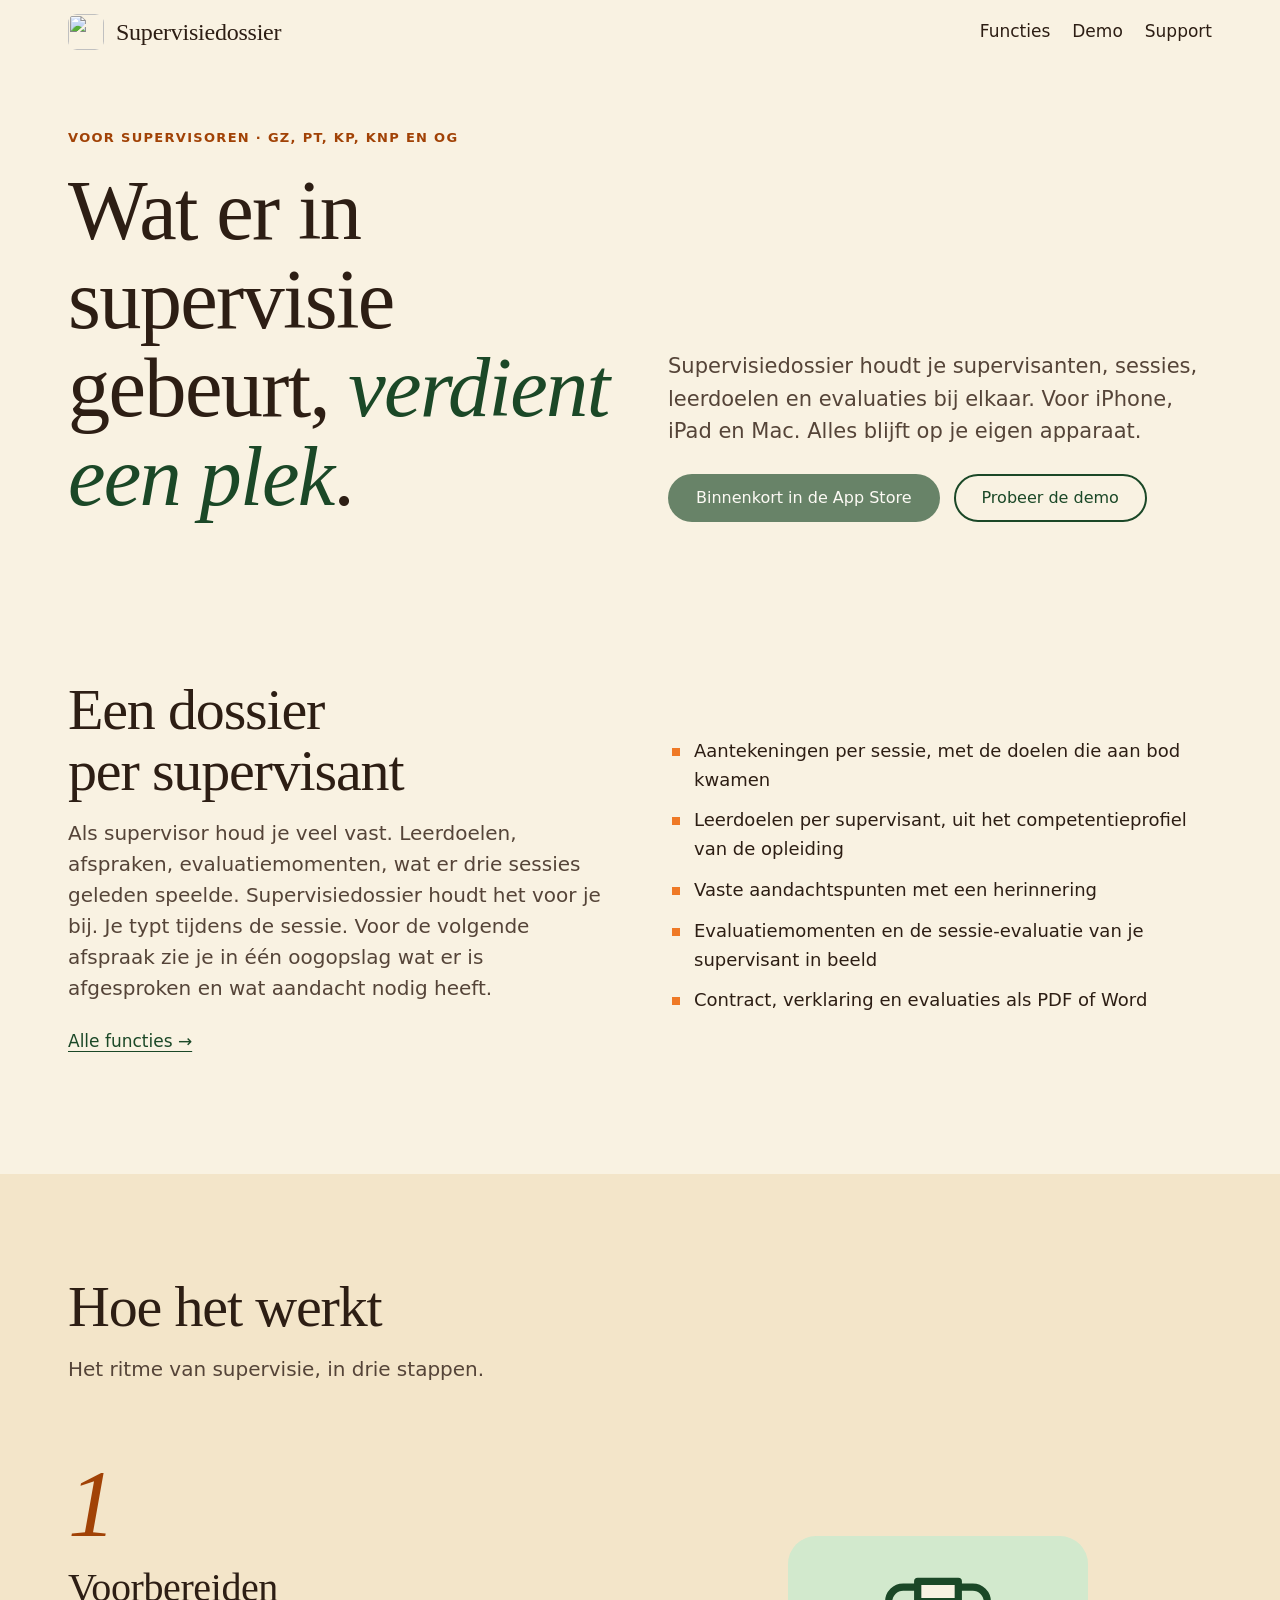
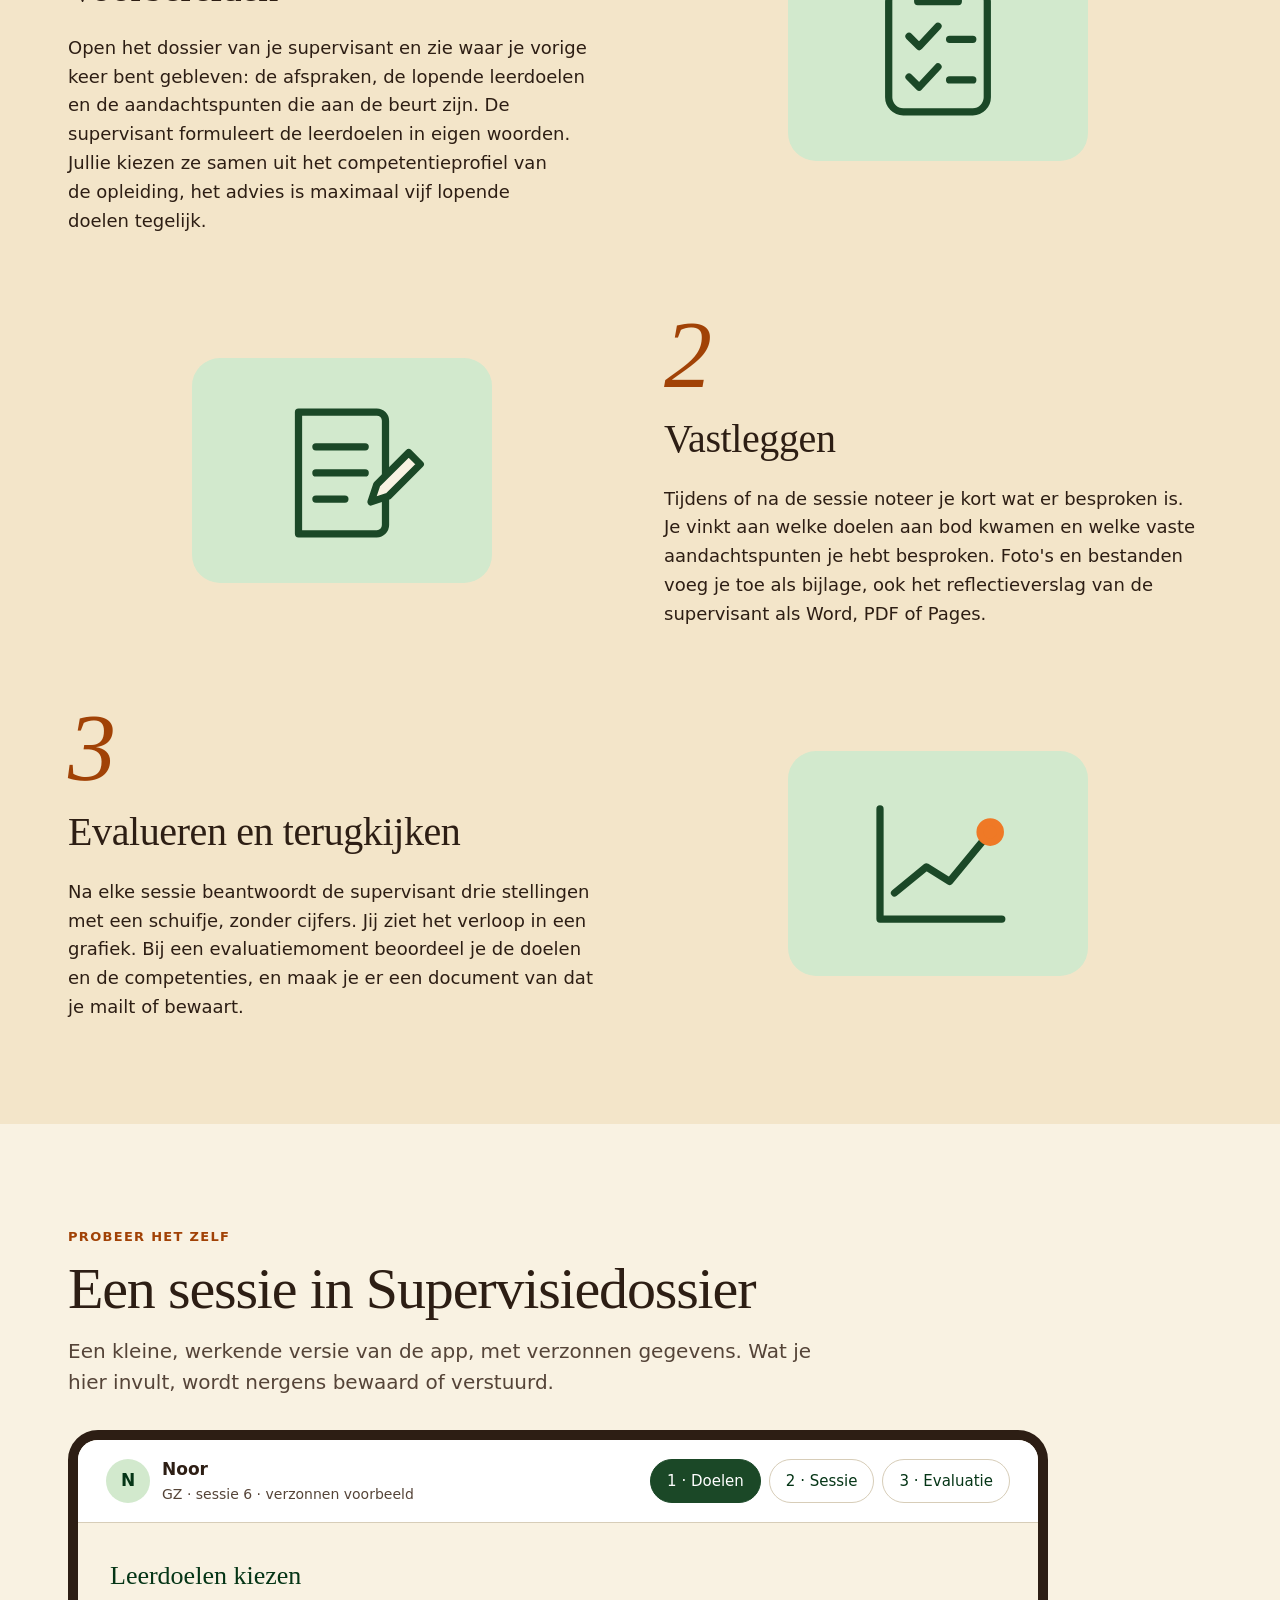
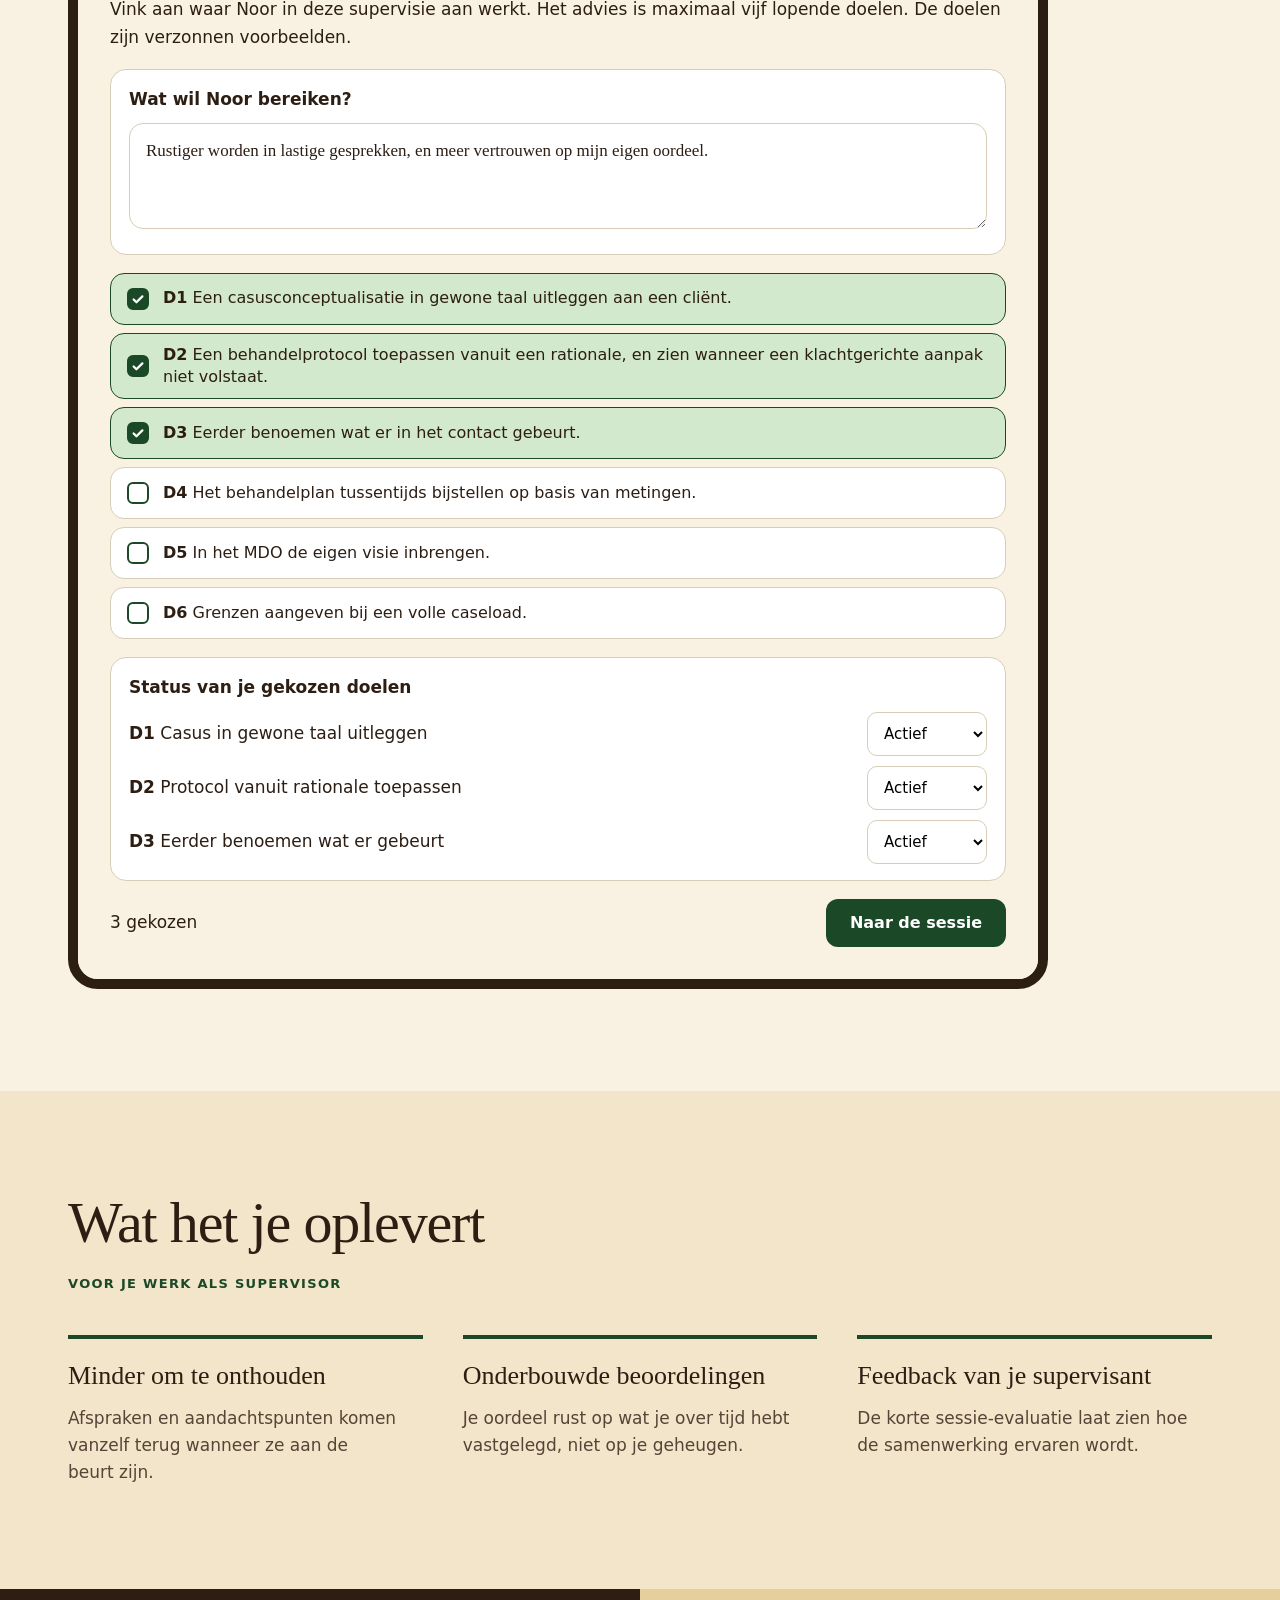
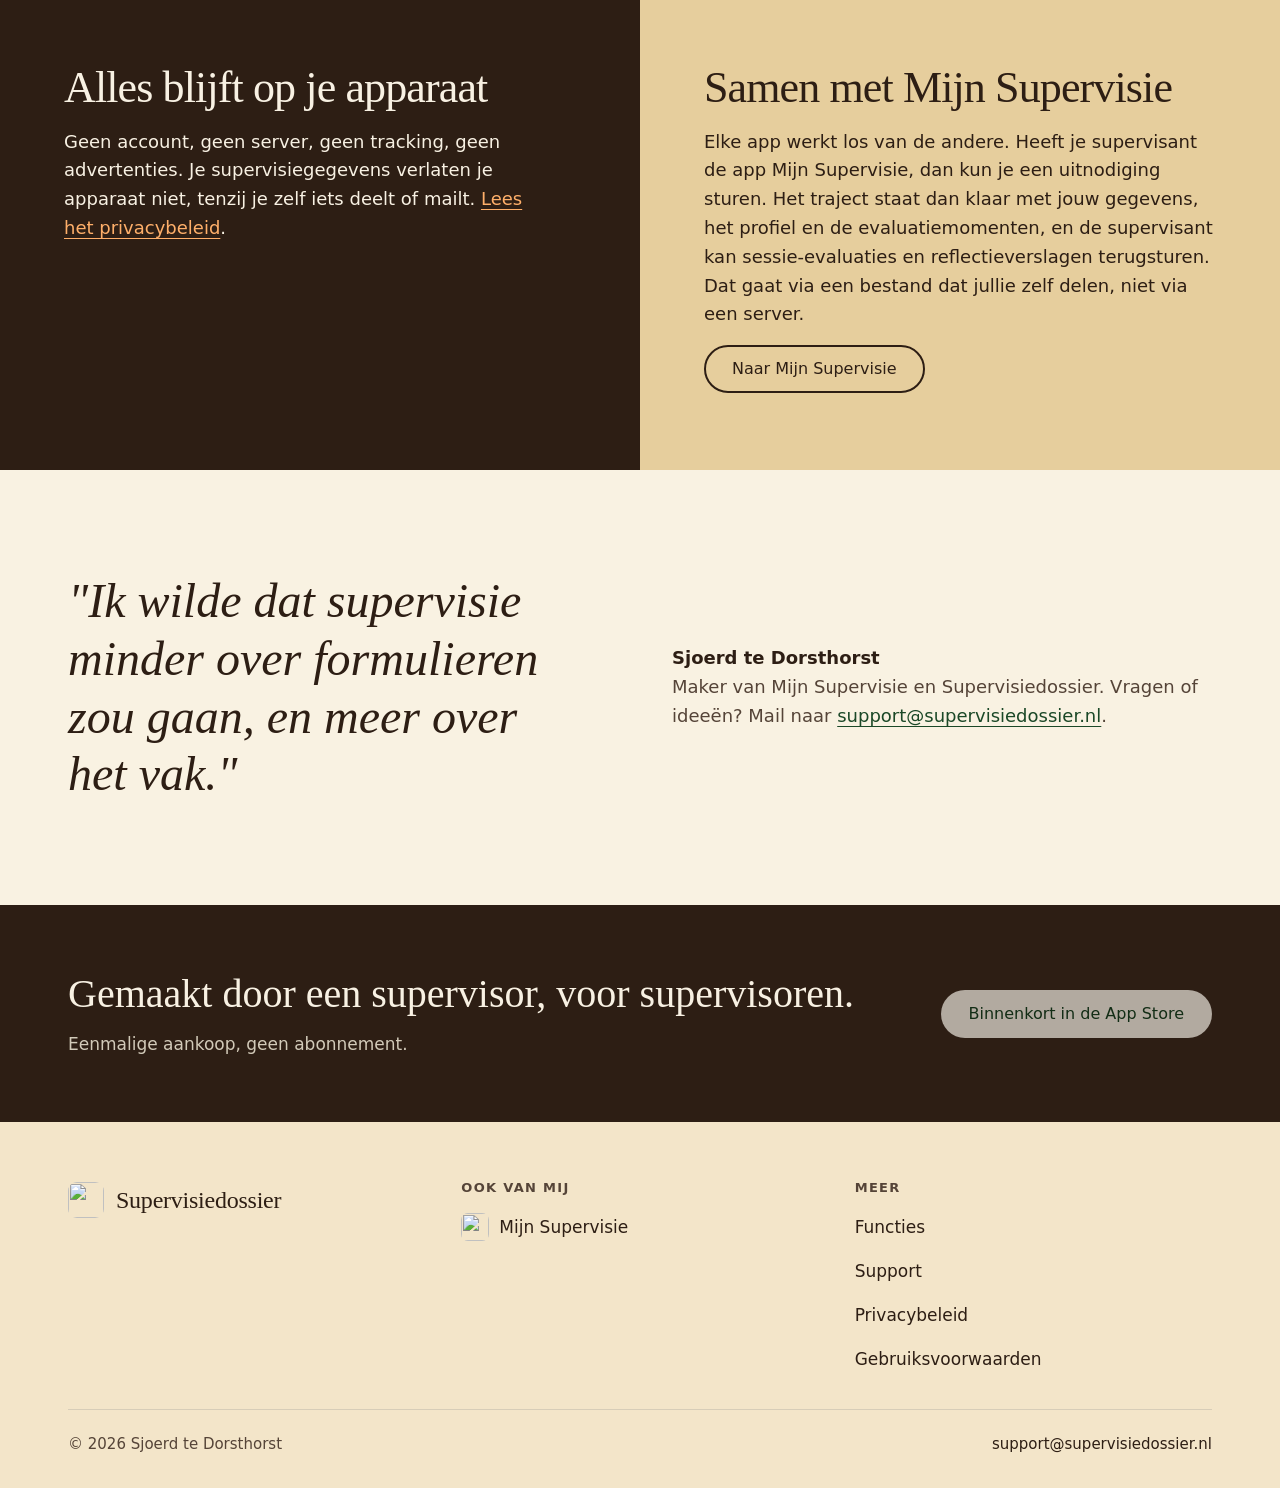
==== index.html @ b16e12ed "Add files via upload" ====
<!doctype html>
<html lang="nl">
<head>
<meta charset="utf-8">
<meta name="viewport" content="width=device-width, initial-scale=1">
<title>Supervisiedossier, de app voor supervisoren</title>
<meta name="description" content="Supervisiedossier houdt je supervisanten, sessies, leerdoelen en evaluaties bij elkaar. Voor iPhone, iPad en Mac. Alles blijft op je eigen apparaat.">
<meta name="color-scheme" content="light">
<link rel="icon" href="assets/icon-supervisiedossier.png">
<link rel="apple-touch-icon" href="assets/icon-supervisiedossier.png">
<link rel="stylesheet" href="style.css">
</head>
<body class="sd">
<a class="skip" href="#inhoud">Naar de inhoud</a>
<header class="top"><div class="wrap">
<a class="brand" href="index.html"><img src="assets/icon-supervisiedossier.png" alt="">Supervisiedossier</a>
<nav class="main" aria-label="Hoofdmenu">
<a href="functies.html">Functies</a>
<a href="index.html#demo">Demo</a>
<a href="support.html">Support</a>
</nav></div></header>
<main id="inhoud">
<div class="wrap hero">
<div><div class="lbl" style="color:var(--sun-ink);margin-bottom:18px">Voor supervisoren · GZ, PT, KP, KNP en OG</div><h1 class="hd">Wat er in supervisie gebeurt, <em>verdient een plek</em>.</h1></div>
<div><p class="lead">Supervisiedossier houdt je supervisanten, sessies, leerdoelen en evaluaties bij elkaar. Voor iPhone, iPad en Mac. Alles blijft op je eigen apparaat.</p><div class="cta"><a class="btn primary" data-store href="#">Download in de App Store</a><a class="btn ghost" href="#demo">Probeer de demo</a><small><span class="price" data-price hidden></span> <span data-price-note hidden>eenmalig · iPhone, iPad en Mac</span></small></div></div>
</div>
<section class="s"><div class="wrap two">
<div><h2 class="hd">Een dossier per supervisant</h2><p class="intro">Als supervisor houd je veel vast. Leerdoelen, afspraken, evaluatiemomenten, wat er drie sessies geleden speelde. Supervisiedossier houdt het voor je bij. Je typt tijdens de sessie. Voor de volgende afspraak zie je in één oogopslag wat er is afgesproken en wat aandacht nodig heeft.</p><p style="margin-top:24px"><a href="functies.html">Alle functies →</a></p></div>
<ul class="ticks"><li>Aantekeningen per sessie, met de doelen die aan bod kwamen</li><li>Leerdoelen per supervisant, uit het competentieprofiel van de opleiding</li><li>Vaste aandachtspunten met een herinnering</li><li>Evaluatiemomenten en de sessie-evaluatie van je supervisant in beeld</li><li>Contract, verklaring en evaluaties als PDF of Word</li></ul>
</div></section>
<section class="s alt" id="hoe"><div class="wrap">
<h2 class="hd">Hoe het werkt</h2><p class="intro">Het ritme van supervisie, in drie stappen.</p>
<div class="step"><div><div class="num" aria-hidden="true">1</div><h3>Voorbereiden</h3><p>Open het dossier van je supervisant en zie waar je vorige keer bent gebleven: de afspraken, de lopende leerdoelen en de aandachtspunten die aan de beurt zijn. De supervisant formuleert de leerdoelen in eigen woorden. Jullie kiezen ze samen uit het competentieprofiel van de opleiding, het advies is maximaal vijf lopende doelen tegelijk.</p></div><div class="vis" style="flex-direction:column;gap:20px;align-items:center"><div class="vis"><div class="stepicon"><svg viewBox="0 0 120 120" fill="none" stroke="var(--accent)" stroke-width="5" stroke-linecap="round" stroke-linejoin="round" aria-hidden="true"><rect x="26" y="18" width="68" height="86" rx="10"/><path d="M46 14h28v14H46z" fill="var(--paper)"/><path d="M40 52l7 7 13-14M40 80l7 7 13-14"/><path d="M68 54h16M68 82h16"/></svg></div></div><figure class="shotfig"><img src="assets/screens/sd-doelen.png" alt="Scherm uit Supervisiedossier: voorbereiden" loading="lazy" onerror="this.parentNode.classList.add('missing')"></figure></div></div><div class="step"><div class="vis" style="flex-direction:column;gap:20px;align-items:center"><div class="vis"><div class="stepicon"><svg viewBox="0 0 120 120" fill="none" stroke="var(--accent)" stroke-width="5" stroke-linecap="round" stroke-linejoin="round" aria-hidden="true"><path d="M30 20h54a6 6 0 0 1 6 6v72a6 6 0 0 1-6 6H30z"/><path d="M42 44h34M42 62h34M42 80h20"/><path d="M84 70l22-22 8 8-22 22-12 4z" fill="var(--paper)"/></svg></div></div><figure class="shotfig"><img src="assets/screens/sd-sessie.png" alt="Scherm uit Supervisiedossier: vastleggen" loading="lazy" onerror="this.parentNode.classList.add('missing')"></figure></div><div><div class="num" aria-hidden="true">2</div><h3>Vastleggen</h3><p>Tijdens of na de sessie noteer je kort wat er besproken is. Je vinkt aan welke doelen aan bod kwamen en welke vaste aandachtspunten je hebt besproken. Foto's en bestanden voeg je toe als bijlage, ook het reflectieverslag van de supervisant als Word, PDF of Pages.</p></div></div><div class="step"><div><div class="num" aria-hidden="true">3</div><h3>Evalueren en terugkijken</h3><p>Na elke sessie beantwoordt de supervisant drie stellingen met een schuifje, zonder cijfers. Jij ziet het verloop in een grafiek. Bij een evaluatiemoment beoordeel je de doelen en de competenties, en maak je er een document van dat je mailt of bewaart.</p></div><div class="vis" style="flex-direction:column;gap:20px;align-items:center"><div class="vis"><div class="stepicon"><svg viewBox="0 0 120 120" fill="none" stroke="var(--accent)" stroke-width="5" stroke-linecap="round" stroke-linejoin="round" aria-hidden="true"><path d="M20 98h84M20 98V22"/><path d="M30 80l22-18 16 10 28-34"/><circle cx="96" cy="38" r="7" fill="var(--sun)" stroke="var(--sun)"/></svg></div></div><figure class="shotfig"><img src="assets/screens/sd-evaluatie.png" alt="Scherm uit Supervisiedossier: evalueren en terugkijken" loading="lazy" onerror="this.parentNode.classList.add('missing')"></figure></div></div>
</div></section>
<section class="s" id="demo"><div class="wrap">
<div class="lbl" style="color:var(--sun-ink);margin-bottom:12px">Probeer het zelf</div>
<h2 class="hd">Een sessie in Supervisiedossier</h2>
<p class="intro">Een kleine, werkende versie van de app, met verzonnen gegevens. Wat je hier invult, wordt nergens bewaard of verstuurd.</p>
<div id="demo-app" aria-live="polite"><noscript><p>Voor de demo is JavaScript nodig.</p></noscript></div>
</div></section>
<section class="s alt" id="meerwaarde"><div class="wrap">
<h2 class="hd">Wat het je oplevert</h2><div class="lbl" style="color:var(--accent);margin-top:20px">Voor je werk als supervisor</div>
<div class="value"><div><h3>Minder om te onthouden</h3><p>Afspraken en aandachtspunten komen vanzelf terug wanneer ze aan de beurt zijn.</p></div><div><h3>Onderbouwde beoordelingen</h3><p>Je oordeel rust op wat je over tijd hebt vastgelegd, niet op je geheugen.</p></div><div><h3>Feedback van je supervisant</h3><p>De korte sessie-evaluatie laat zien hoe de samenwerking ervaren wordt.</p></div></div>
</div></section>
<section class="blocks">
<div class="dark"><h2 class="hd">Alles blijft op je apparaat</h2><p>Geen account, geen server, geen tracking, geen advertenties. Je supervisiegegevens verlaten je apparaat niet, tenzij je zelf iets deelt of mailt. <a href="privacy.html">Lees het privacybeleid</a>.</p></div>
<div class="sandbg"><h2 class="hd">Samen met Mijn Supervisie</h2><p>Elke app werkt los van de andere. Heeft je supervisant de app Mijn Supervisie, dan kun je een uitnodiging sturen. Het traject staat dan klaar met jouw gegevens, het profiel en de evaluatiemomenten, en de supervisant kan sessie-evaluaties en reflectieverslagen terugsturen. Dat gaat via een bestand dat jullie zelf delen, niet via een server.</p><a class="btn ghost" href="https://mijnsupervisie.nl" style="border-color:var(--ink);color:var(--ink)">Naar Mijn Supervisie</a></div>
</section>
<section class="s"><div class="wrap two">
<blockquote>"Ik wilde dat supervisie minder over formulieren zou gaan, en meer over het vak."</blockquote>
<div class="maker"><strong>Sjoerd te Dorsthorst</strong><span style="color:var(--ink2)">Maker van Mijn Supervisie en Supervisiedossier. Vragen of ideeën? Mail naar <a href="mailto:support@supervisiedossier.nl">support@supervisiedossier.nl</a>.</span></div>
</div></section>
<section class="band"><div class="wrap"><div><p class="big">Gemaakt door een supervisor, voor supervisoren.</p><p style="margin:12px 0 0;color:oklch(0.84 0.025 85)">Eenmalige aankoop, geen abonnement.</p></div><div style="display:flex;flex-direction:column;gap:12px;align-items:flex-start"><a class="btn light" data-store href="#">Download in de App Store</a></div></div></section>
</main>
<footer class="bot"><div class="wrap">
<div class="grid">
<a class="brand" href="index.html" style="align-self:start"><img src="assets/icon-supervisiedossier.png" alt="">Supervisiedossier</a>
<div class="col"><div class="lbl">Ook van mij</div><a href="https://mijnsupervisie.nl" style="gap:10px"><img src="assets/icon-mijnsupervisie.png" alt="" style="width:28px;height:28px;border-radius:7px">Mijn Supervisie</a></div>
<div class="col"><div class="lbl">Meer</div><a href="functies.html">Functies</a><a href="support.html">Support</a><a href="privacy.html">Privacybeleid</a><a href="voorwaarden.html">Gebruiksvoorwaarden</a></div>
</div>
<div class="legal"><span>© 2026 Sjoerd te Dorsthorst</span><a href="mailto:support@supervisiedossier.nl" style="min-height:0">support@supervisiedossier.nl</a></div>
</div></footer>
<script src="site-config.js"></script>
<script src="site.js"></script>
<script>window.DEMO={"kind": "sd", "who": "Noor", "initials": "N", "whoSub": "GZ · sessie 6 · verzonnen voorbeeld", "tabs": ["Doelen", "Sessie", "Evaluatie"], "nextLabels": ["Naar de sessie", "Naar de evaluatie"], "goalsTitle": "Leerdoelen kiezen", "goalsIntro": "Vink aan waar Noor in deze supervisie aan werkt. Het advies is maximaal vijf lopende doelen. De doelen zijn verzonnen voorbeelden.", "wishLabel": "Wat wil Noor bereiken?", "wish": "Rustiger worden in lastige gesprekken, en meer vertrouwen op mijn eigen oordeel.", "goals": [{"id": "g1", "code": "D1", "text": "Een casusconceptualisatie in gewone taal uitleggen aan een cliënt.", "short": "Casus in gewone taal uitleggen", "on": true}, {"id": "g2", "code": "D2", "text": "Een behandelprotocol toepassen vanuit een rationale, en zien wanneer een klachtgerichte aanpak niet volstaat.", "short": "Protocol vanuit rationale toepassen", "on": true}, {"id": "g3", "code": "D3", "text": "Eerder benoemen wat er in het contact gebeurt.", "short": "Eerder benoemen wat er gebeurt", "on": true}, {"id": "g4", "code": "D4", "text": "Het behandelplan tussentijds bijstellen op basis van metingen.", "short": "Behandelplan bijstellen", "on": false}, {"id": "g5", "code": "D5", "text": "In het MDO de eigen visie inbrengen.", "short": "Eigen visie inbrengen in het MDO", "on": false}, {"id": "g6", "code": "D6", "text": "Grenzen aangeven bij een volle caseload.", "short": "Grenzen aangeven", "on": false}], "sessionTitle": "Sessie 6", "sessionMeta": "9 november 2026 · 45 minuten, telt als 1 sessie", "seenLabel": "Doelen die aan bod kwamen", "seenStart": ["g3"], "ptsLabel": "Vaste aandachtspunten van deze sessie", "pts": ["Opname of ander sessiemateriaal besproken", "Reflectie op persoon-rol", "Sterke kanten en groei benoemd", "Spanning, faalangst of schaamte besproken", "Geoefend of nagespeeld"], "ptsStart": [0], "noteLabel": "Aantekeningen", "note": "Noor bracht een opname in van een sessie die stroef liep. We keken samen naar het moment waarop ze sneller ging praten. Afspraak: volgende keer weer een fragment, nu van een moment waar ze tevreden over is.", "evTitle": "Hoe was de bijeenkomst van vandaag voor jou?", "evIntro": "Deze drie stellingen vult de supervisant in, zonder cijfers. Schuif zelf mee.", "evStart": [84, 72, 90], "axes": [{"name": "Gehoord en begrepen", "sub": "De supervisor heeft naar mij geluisterd en mij begrepen.", "hist": [3.1, 3.4, 3.3, 3.8, 4.0]}, {"name": "Eigen inbreng", "sub": "Ik heb kunnen inbrengen wat ik vooraf wilde.", "hist": [2.6, 3.0, 3.2, 3.1, 3.6]}, {"name": "Inzichten en handvatten", "sub": "Deze sessie gaf mij nieuwe inzichten en handvatten.", "hist": [2.9, 3.2, 3.5, 3.7, 3.9]}], "chartTitle": "Verloop over alle sessies", "chartNote": "Dit zie jij als supervisor. Het laatste punt beweegt mee met de schuifjes."};</script>
<script src="demo.js"></script>
</body>
</html>
---- style.css ----
:root{
  --paper:oklch(0.962 0.022 85);--paper2:oklch(0.925 0.04 85);--sand:oklch(0.86 0.07 85);
  --ink:oklch(0.25 0.03 55);--ink2:oklch(0.4 0.03 55);--line:oklch(0.85 0.03 85);
  --sun:oklch(0.7 0.17 50);--sun-ink:oklch(0.5 0.14 45);
  --serif:"Iowan Old Style","Palatino Linotype",Palatino,"Book Antiqua",Georgia,serif;
  --sans:-apple-system,BlinkMacSystemFont,"Segoe UI",system-ui,Roboto,"Helvetica Neue",sans-serif;
}
body.ms{--accent:oklch(0.42 0.15 258);--accent-dark:oklch(0.32 0.15 258);--accent-soft:oklch(0.91 0.045 250);--sky:oklch(0.86 0.06 250);--hill1:oklch(0.52 0.13 258);--hill2:oklch(0.42 0.15 258);--hill3:oklch(0.33 0.12 258);}
body.sd{--accent:oklch(0.36 0.075 150);--accent-dark:oklch(0.29 0.075 150);--accent-soft:oklch(0.91 0.045 140);--sky:oklch(0.86 0.06 145);--hill1:oklch(0.5 0.09 150);--hill2:oklch(0.4 0.08 150);--hill3:oklch(0.31 0.07 150);}
*{box-sizing:border-box}
html{scroll-behavior:smooth}
@media (prefers-reduced-motion:reduce){html{scroll-behavior:auto}*{animation:none!important;transition:none!important}}
body{margin:0;background:var(--paper);color:var(--ink);font-family:var(--sans);font-size:17px;line-height:1.6;-webkit-font-smoothing:antialiased}
a{color:var(--accent);text-underline-offset:4px}
a:hover{color:var(--accent-dark)}
img{max-width:100%}
.skip{position:absolute;left:-999px;top:8px;background:var(--ink);color:#fff;padding:10px 16px;border-radius:8px;z-index:50}
.skip:focus{left:8px}
:focus-visible{outline:3px solid var(--sun);outline-offset:2px}
.wrap{max-width:1200px;margin:0 auto;padding:0 28px}
.hd{font-family:var(--serif);font-weight:400;letter-spacing:-0.02em;margin:0;text-wrap:balance;line-height:1.05}
.lbl{font-size:13px;font-weight:600;letter-spacing:0.1em;text-transform:uppercase}
p{text-wrap:pretty}

/* header */
header.top{position:sticky;top:0;z-index:20;background:oklch(0.962 0.022 85 / .94);backdrop-filter:blur(8px)}
header.top .wrap{display:flex;justify-content:space-between;align-items:center;gap:16px;flex-wrap:wrap;padding-top:10px;padding-bottom:10px}
.brand{display:inline-flex;align-items:center;gap:12px;min-height:44px;text-decoration:none;color:var(--ink);font-family:var(--serif);font-size:24px;letter-spacing:-0.01em}
.brand img{width:36px;height:36px;border-radius:9px;display:block}
nav.main{display:flex;gap:22px;flex-wrap:wrap;align-items:center}
nav.main a{display:inline-flex;align-items:center;min-height:44px;color:var(--ink);text-decoration:none}
nav.main a:hover,nav.main a[aria-current]{color:var(--accent);text-decoration:underline;text-underline-offset:6px}

/* buttons */
.btn{display:inline-flex;align-items:center;justify-content:center;min-height:48px;padding:0 26px;border-radius:999px;text-decoration:none;font-weight:500;font-size:16px;border:2px solid transparent;cursor:pointer;font-family:inherit}
.btn.primary{background:var(--accent);color:#fff}
.btn.primary:hover{background:var(--accent-dark);color:#fff}
.btn.ghost{background:transparent;border-color:var(--accent);color:var(--accent)}
.btn.ghost:hover{background:var(--accent-soft)}
.btn.light{background:oklch(0.97 0.012 85);color:var(--accent-dark)}
.btn[aria-disabled=true]{opacity:.65;cursor:default;pointer-events:none}
.price{font-family:var(--serif);font-size:26px}

/* hero */
.hero{display:grid;grid-template-columns:repeat(auto-fit,minmax(min(440px,100%),1fr));gap:36px 56px;align-items:end;padding:64px 28px 56px}
.hero h1{font-size:clamp(44px,6.6vw,92px)}
.hero h1 em{color:var(--accent)}
.hero .lead{font-size:21px;line-height:1.55;color:var(--ink2);max-width:28em;margin:0 0 26px}
.cta{display:flex;gap:14px;align-items:center;flex-wrap:wrap}
.cta small{color:var(--ink2);font-size:15px}
.scene{position:relative;height:clamp(260px,38vw,480px);overflow:hidden;background:var(--sky)}
.scene svg{position:absolute;inset:0;width:100%;height:100%}
.scene img.art{position:absolute;inset:0;width:100%;height:100%;object-fit:cover}

/* sections */
section.s{padding:clamp(64px,8vw,112px) 0}
section.alt{background:var(--paper2)}
.s h2{font-size:clamp(34px,4.6vw,58px);margin-bottom:16px}
.intro{font-size:20px;line-height:1.55;color:var(--ink2);max-width:38em;margin:0}
.two{display:grid;grid-template-columns:repeat(auto-fit,minmax(min(420px,100%),1fr));gap:48px 64px;align-items:center}
.ticks{list-style:none;margin:0;padding:0;display:flex;flex-direction:column;gap:12px;font-size:18px}
.ticks li{display:flex;gap:14px}
.ticks li:before{content:"";flex:none;width:8px;height:8px;margin-top:11px;background:var(--sun)}
.step{display:grid;grid-template-columns:repeat(auto-fit,minmax(min(380px,100%),1fr));gap:48px;align-items:center;margin-top:clamp(48px,6vw,88px)}
.step .num{font-family:var(--serif);font-style:italic;font-size:96px;line-height:.9;color:var(--sun-ink)}
.step h3{font-family:var(--serif);font-weight:400;font-size:clamp(28px,3.2vw,40px);margin:8px 0 14px;letter-spacing:-0.01em}
.step p{margin:0;font-size:18px;max-width:30em}
.step .vis{display:flex;justify-content:center}
.stepicon{width:100%;max-width:420px;aspect-ratio:4/3;border-radius:28px;background:var(--accent-soft);display:flex;align-items:center;justify-content:center}
.stepicon svg{width:58%;height:auto}
figure.shotfig{margin:0}
figure.shotfig img{display:block;width:100%;border-radius:16px;box-shadow:0 24px 48px -20px oklch(0.25 0.05 60 / .45)}
figure.shotfig.missing{display:none}

/* features */
.feat{display:grid;grid-template-columns:repeat(auto-fit,minmax(min(320px,100%),1fr));gap:44px 56px;margin-top:48px}
.feat article{border-top:2px solid var(--accent);padding-top:16px}
.feat .n{font-family:var(--serif);font-style:italic;font-size:22px;color:var(--sun-ink)}
.feat h3{margin:4px 0 8px;font-size:20px;font-weight:600}
.feat p{margin:0;font-size:17px;color:var(--ink2)}
.value{display:grid;grid-template-columns:repeat(auto-fit,minmax(min(320px,100%),1fr));gap:40px;margin-top:40px}
.value div{border-top:4px solid var(--accent);padding-top:16px}
.value h3{font-family:var(--serif);font-weight:400;font-size:26px;margin:0 0 8px}
.value p{margin:0;color:var(--ink2)}

/* blocks */
.blocks{display:grid;grid-template-columns:repeat(auto-fit,minmax(min(420px,100%),1fr))}
.blocks>div{padding:clamp(40px,6vw,88px) clamp(28px,5vw,72px);display:flex;flex-direction:column;gap:16px;align-items:flex-start}
.blocks h2{font-size:clamp(30px,3.6vw,44px);margin:0}
.blocks p{margin:0;font-size:18px;max-width:30em}
.dark{background:var(--ink);color:oklch(0.96 0.02 85)}
.dark a{color:oklch(0.82 0.13 60)}
.sandbg{background:var(--sand)}
blockquote{margin:0;font-family:var(--serif);font-style:italic;font-size:clamp(28px,3.8vw,48px);line-height:1.2;text-wrap:pretty}
.maker{font-size:18px}
.maker strong{display:block}
.band{background:var(--ink);color:oklch(0.96 0.02 85)}
.band .wrap{display:flex;justify-content:space-between;gap:32px;align-items:center;flex-wrap:wrap;padding-top:64px;padding-bottom:64px}
.band p.big{font-family:var(--serif);font-size:clamp(26px,3.2vw,40px);line-height:1.25;margin:0;max-width:20em}

/* page heads and text pages */
.phead{background:var(--sand)}
.phead.dk{background:var(--ink);color:oklch(0.96 0.02 85)}
.phead .wrap{padding-top:clamp(48px,7vw,96px);padding-bottom:clamp(36px,5vw,60px)}
.phead h1{font-size:clamp(42px,6.4vw,80px)}
.phead p{font-size:21px;max-width:32em;margin:16px 0 0}
article.text{max-width:720px;margin:0 auto;padding:56px 28px 112px;font-size:18px;line-height:1.7}
article.text h2{font-family:var(--serif);font-weight:400;font-size:28px;margin:44px 0 12px;letter-spacing:-0.01em}
article.text p{margin:0 0 20px}
.contact{display:grid;grid-template-columns:repeat(auto-fit,minmax(min(280px,100%),1fr));margin-bottom:64px}
.contact>div{padding:32px;display:flex;flex-direction:column;gap:6px}
.contact .c1{background:var(--ink);color:oklch(0.96 0.02 85)}
.contact .c1 a{color:oklch(0.96 0.02 85);font-size:21px;overflow-wrap:anywhere}
.contact .c2{background:var(--paper2);font-size:21px}
.faq{border-top:1px solid var(--line)}
.faq div{border-bottom:1px solid var(--line);padding:22px 0;display:grid;grid-template-columns:repeat(auto-fit,minmax(min(280px,100%),1fr));gap:10px 40px}
.faq h3{margin:0;font-size:19px;font-weight:600}
.faq p{margin:0;color:var(--ink2)}

/* footer */
footer.bot{background:var(--paper2)}
footer.bot .grid{display:grid;grid-template-columns:repeat(auto-fit,minmax(min(220px,100%),1fr));gap:36px;padding:56px 0 28px}
footer.bot a{display:inline-flex;align-items:center;min-height:44px;color:var(--ink);text-decoration:none}
footer.bot a:hover{color:var(--accent);text-decoration:underline}
footer.bot .col{display:flex;flex-direction:column}
footer.bot .lbl{color:var(--ink2);margin-bottom:6px}
footer.bot .legal{border-top:1px solid var(--line);padding:22px 0 32px;display:flex;justify-content:space-between;gap:16px;flex-wrap:wrap;font-size:15px;color:var(--ink2)}

/* demo */
.demoframe{max-width:980px;border:10px solid var(--ink);border-radius:30px;overflow:hidden;background:var(--paper);margin-top:32px}
.demo-top{display:flex;justify-content:space-between;align-items:center;gap:14px;flex-wrap:wrap;padding:16px clamp(16px,3vw,28px);background:#fff;border-bottom:1px solid var(--line)}
.demo-who{display:flex;align-items:center;gap:12px}
.avatar{width:44px;height:44px;border-radius:50%;background:var(--accent-soft);color:var(--accent-dark);display:flex;align-items:center;justify-content:center;font-weight:600}
.demo-who small{display:block;color:var(--ink2);font-size:14px}
.tabs{display:flex;gap:8px;flex-wrap:wrap}
.tabs button{min-height:44px;padding:0 16px;border-radius:999px;border:1px solid var(--line);background:transparent;color:var(--accent-dark);font:inherit;font-size:15px;font-weight:500;cursor:pointer}
.tabs button[aria-current=step]{background:var(--accent);border-color:var(--accent);color:#fff}
.demo-body{padding:clamp(18px,3vw,32px);display:flex;flex-direction:column;gap:18px;background:var(--paper)}
.demo-body h3{margin:0;font-family:var(--serif);font-weight:500;font-size:26px;color:var(--accent-dark)}
.demo-body p{margin:0}
.demo-body .note{font-size:15px;color:var(--ink2)}
.card{background:#fff;border:1px solid var(--line);border-radius:16px;padding:16px 18px}
.choice{cursor:pointer;text-align:left;display:flex;align-items:center;gap:14px;min-height:52px;width:100%;padding:10px 16px;border-radius:14px;border:1px solid var(--line);background:#fff;color:var(--ink);font:inherit;font-size:16px;line-height:1.4}
.choice[aria-pressed=true]{background:var(--accent-soft);border-color:var(--accent)}
.choice .box{flex:none;width:22px;height:22px;border-radius:6px;border:2px solid var(--accent);background:#fff;display:flex;align-items:center;justify-content:center}
.choice[aria-pressed=true] .box{background:var(--accent)}
.choice .box svg{width:14px;height:14px;stroke:#fff;fill:none;stroke-width:2.6;stroke-linecap:round;stroke-linejoin:round;opacity:0}
.choice[aria-pressed=true] .box svg{opacity:1}
.chips{display:flex;gap:8px;flex-wrap:wrap}
.chip{cursor:pointer;display:inline-flex;align-items:center;gap:8px;min-height:44px;padding:8px 16px;border-radius:999px;border:1px solid var(--line);background:#fff;color:var(--ink);font:inherit;font-size:15px;text-align:left}
.chip[aria-pressed=true]{background:var(--accent-soft);border-color:var(--accent)}
.chip svg{width:14px;height:14px;stroke:var(--accent-dark);fill:none;stroke-width:2.6;stroke-linecap:round;stroke-linejoin:round;flex:none;opacity:0}
.chip[aria-pressed=true] svg{opacity:1}
.demo-body textarea{width:100%;padding:14px 16px;border:1px solid var(--line);border-radius:14px;background:#fff;color:var(--ink);font-family:var(--serif);font-size:17px;line-height:1.5;resize:vertical}
.demo-body select{min-height:44px;padding:0 12px;border-radius:10px;border:1px solid var(--line);background:#fff;font:inherit;font-size:15px}
.row{display:flex;justify-content:space-between;align-items:center;gap:14px;flex-wrap:wrap}
.dbtn{cursor:pointer;min-height:48px;padding:0 24px;border:0;border-radius:12px;background:var(--accent);color:#fff;font:inherit;font-weight:600;font-size:16px}
.dbtn.sec{background:#fff;color:var(--accent-dark);border:1px solid var(--accent)}
.dbtn:disabled{opacity:.45;cursor:default}
.goalrow{display:flex;gap:12px;align-items:center;flex-wrap:wrap;justify-content:space-between}
.dgrid{display:grid;grid-template-columns:repeat(auto-fit,minmax(min(300px,100%),1fr));gap:24px;align-items:start}
.slider{display:flex;flex-direction:column;gap:4px;padding:14px 18px 6px}
.slider .t{font-family:var(--serif);font-weight:500;font-size:19px;line-height:1.25;color:var(--accent-dark)}
.slider .ends{display:flex;justify-content:space-between;font-size:14px;color:var(--ink2)}
.slider input{width:100%;height:44px;margin:0;accent-color:var(--accent);cursor:pointer}
.legend{display:flex;gap:16px;flex-wrap:wrap;font-size:14px;color:var(--ink2)}
.legend span{display:inline-flex;align-items:center;gap:6px}
.sr{position:absolute;width:1px;height:1px;overflow:hidden;clip:rect(0 0 0 0)}
pre.prompt{margin:0;white-space:pre-wrap;font-family:var(--sans);font-size:15px;line-height:1.55;background:#fff;border:1px dashed var(--accent);border-radius:14px;padding:16px 18px}
.warn{font-size:15px;color:oklch(0.42 0.14 45)}
.ok{color:var(--accent-dark);font-weight:600;font-size:15px}
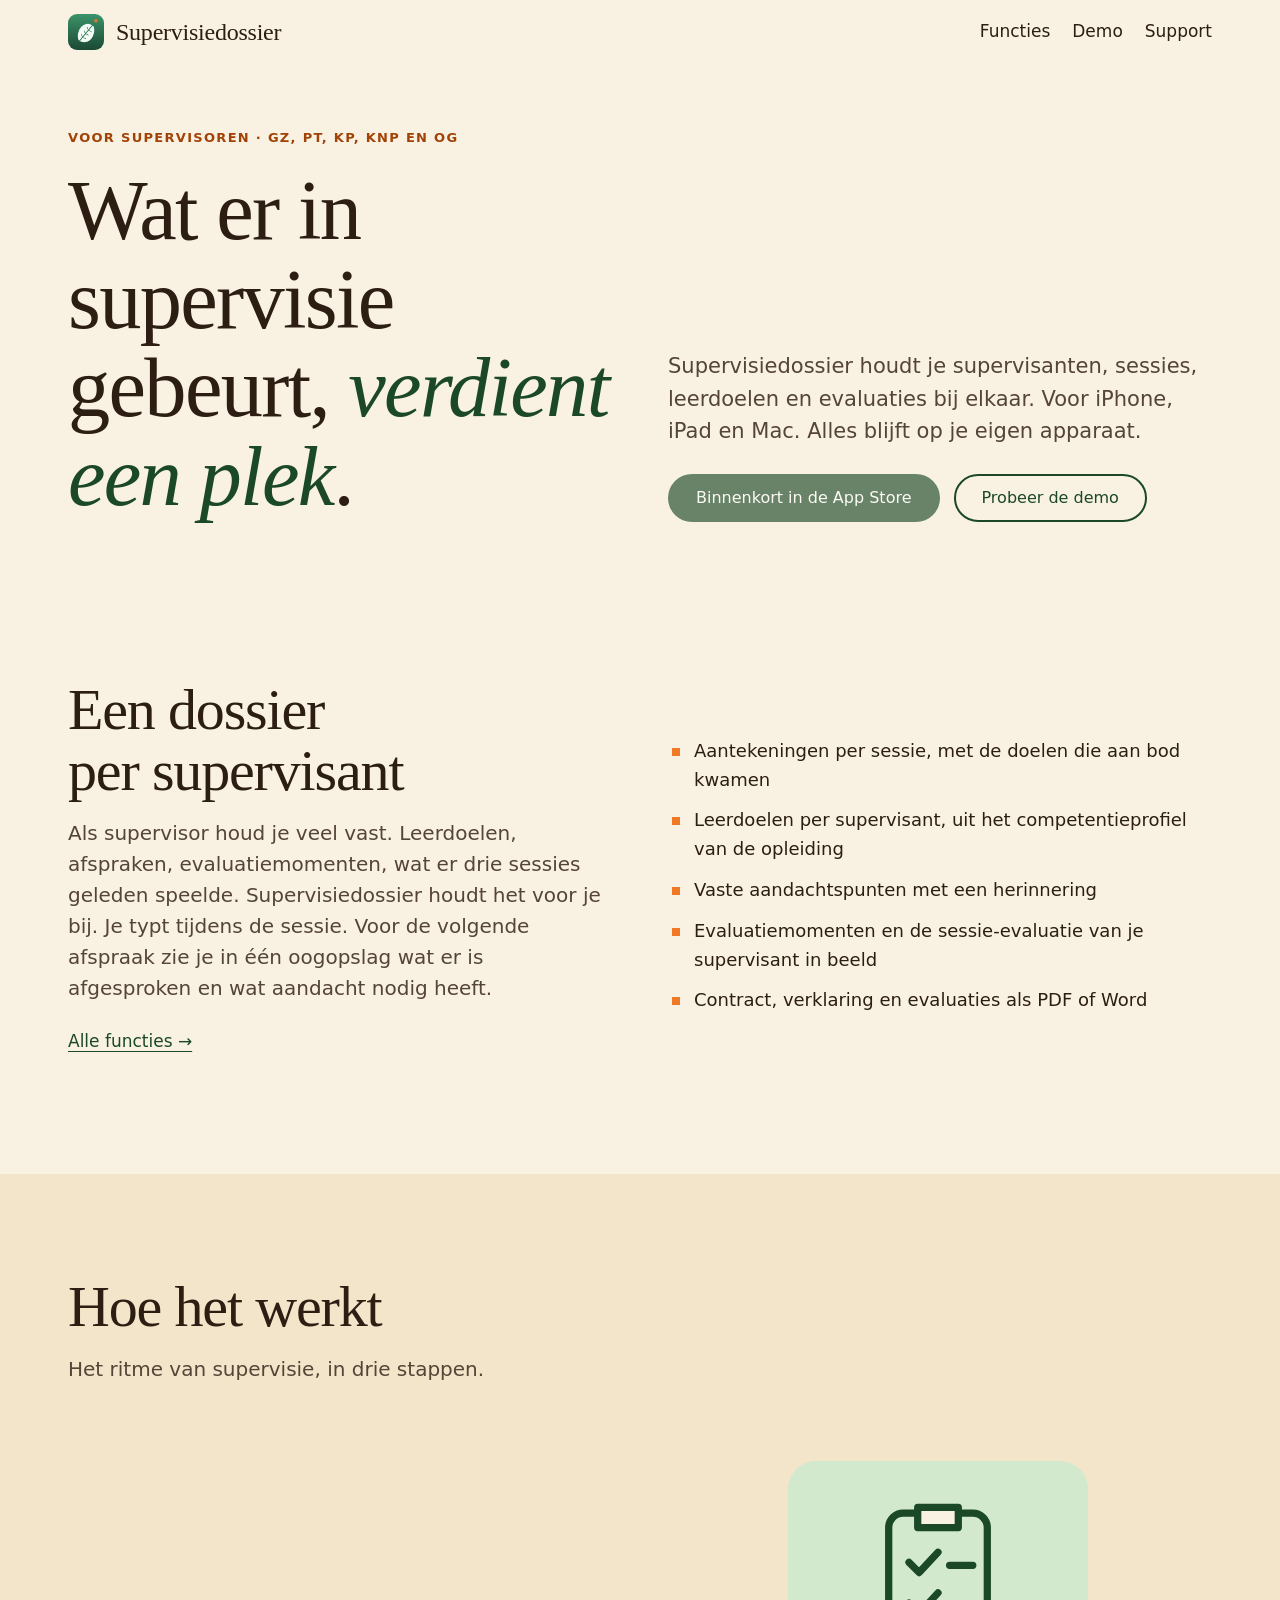
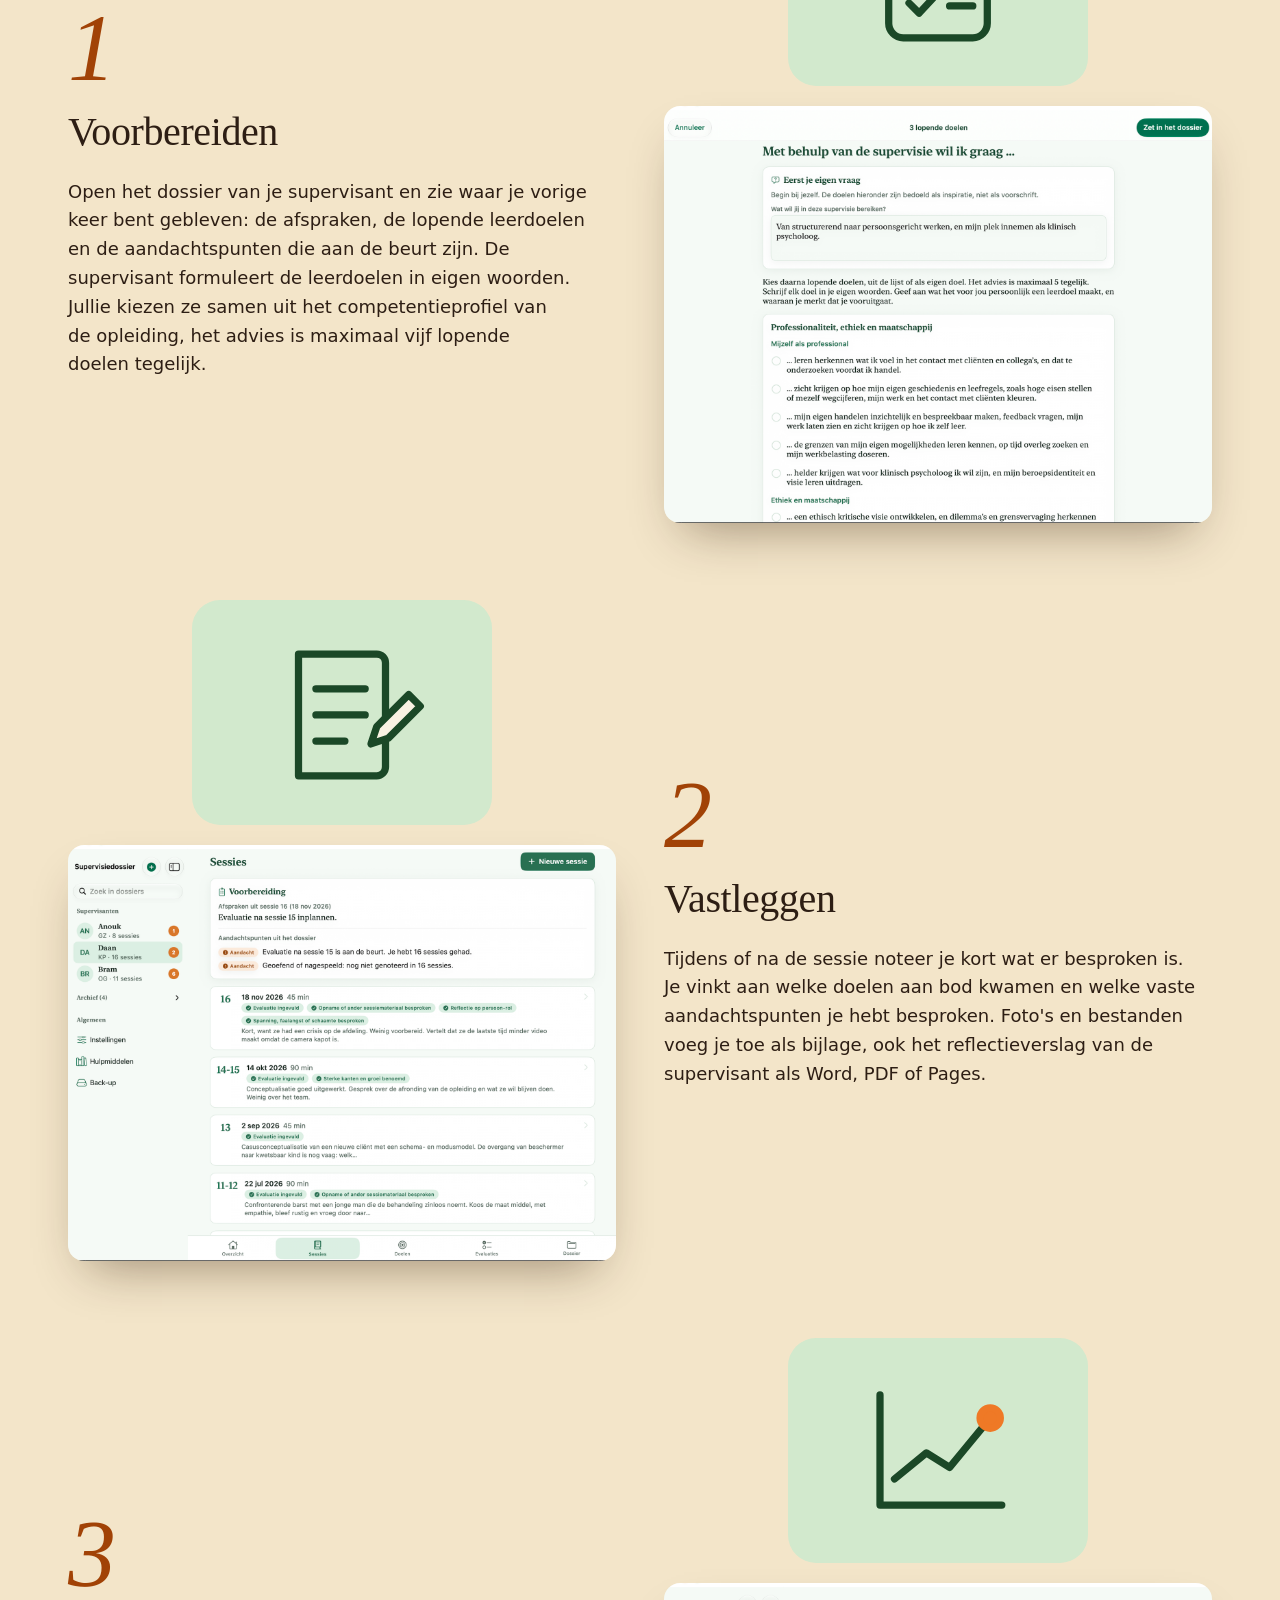
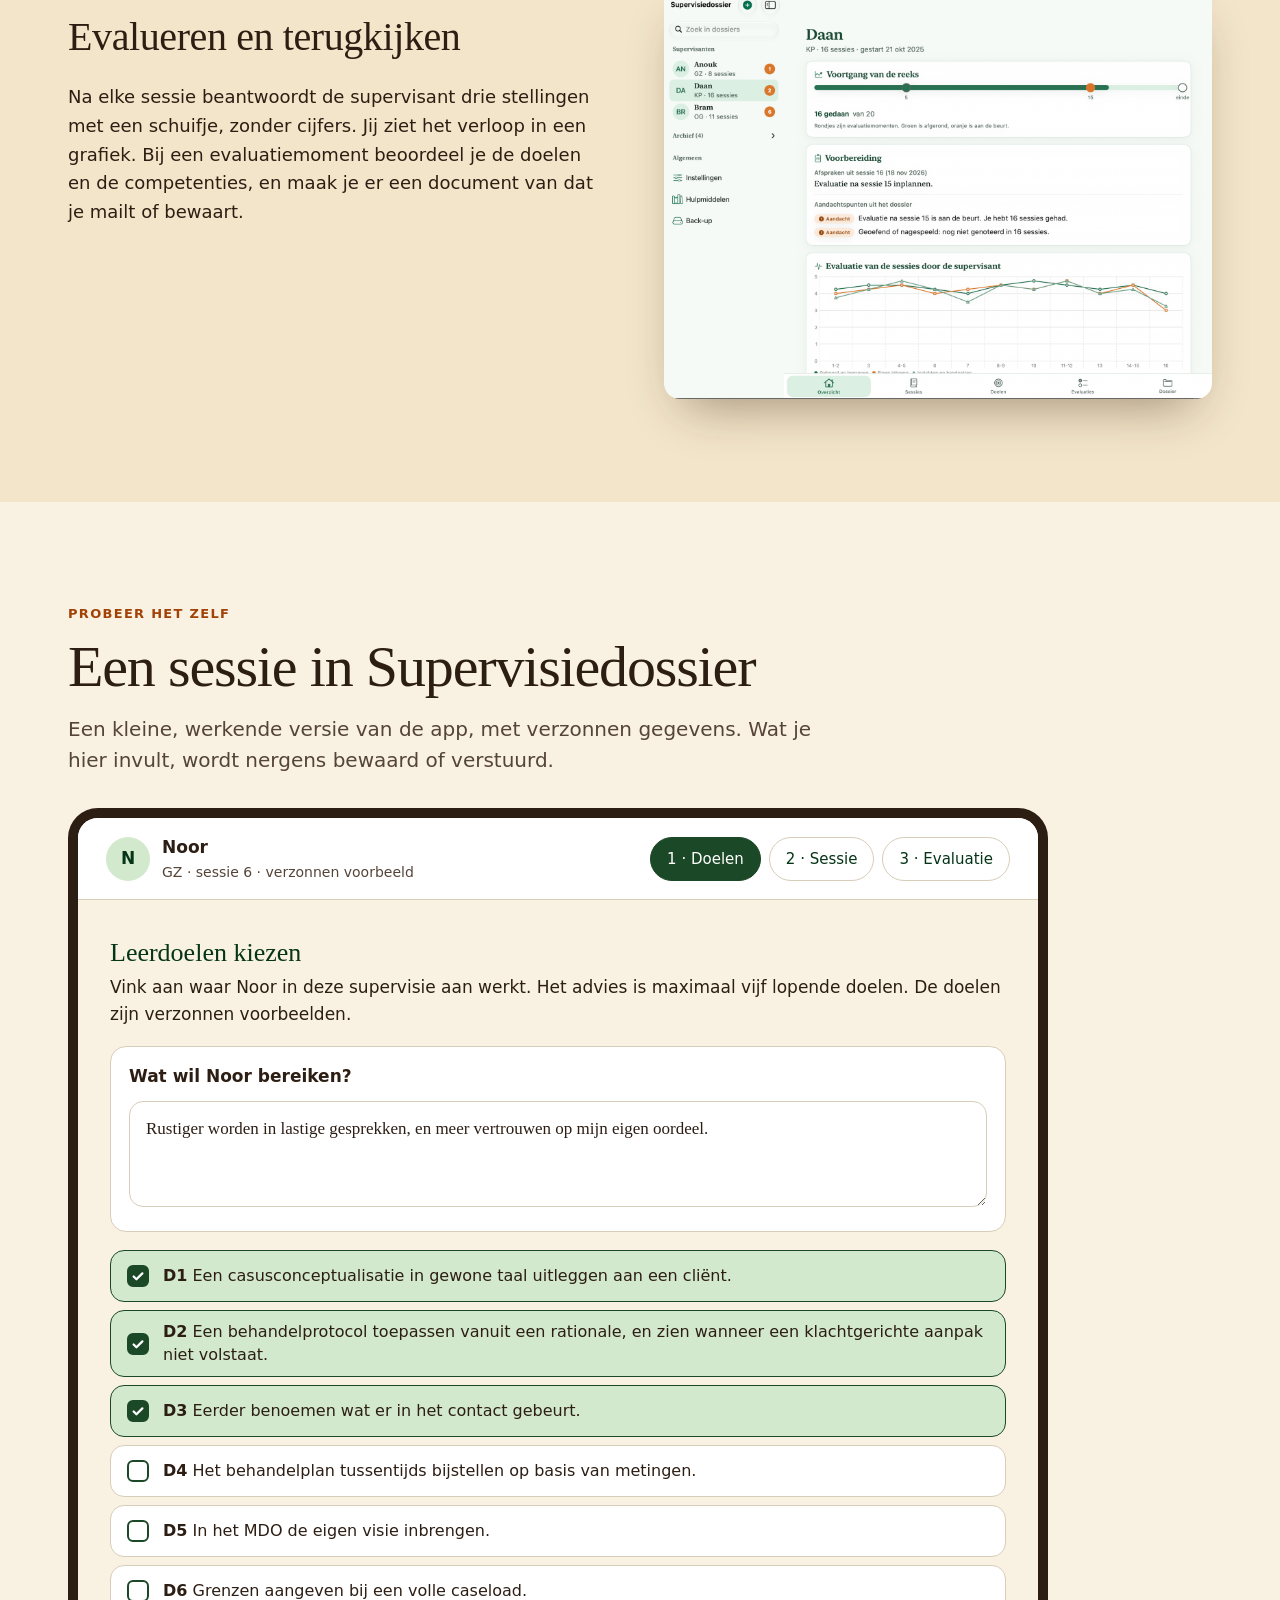
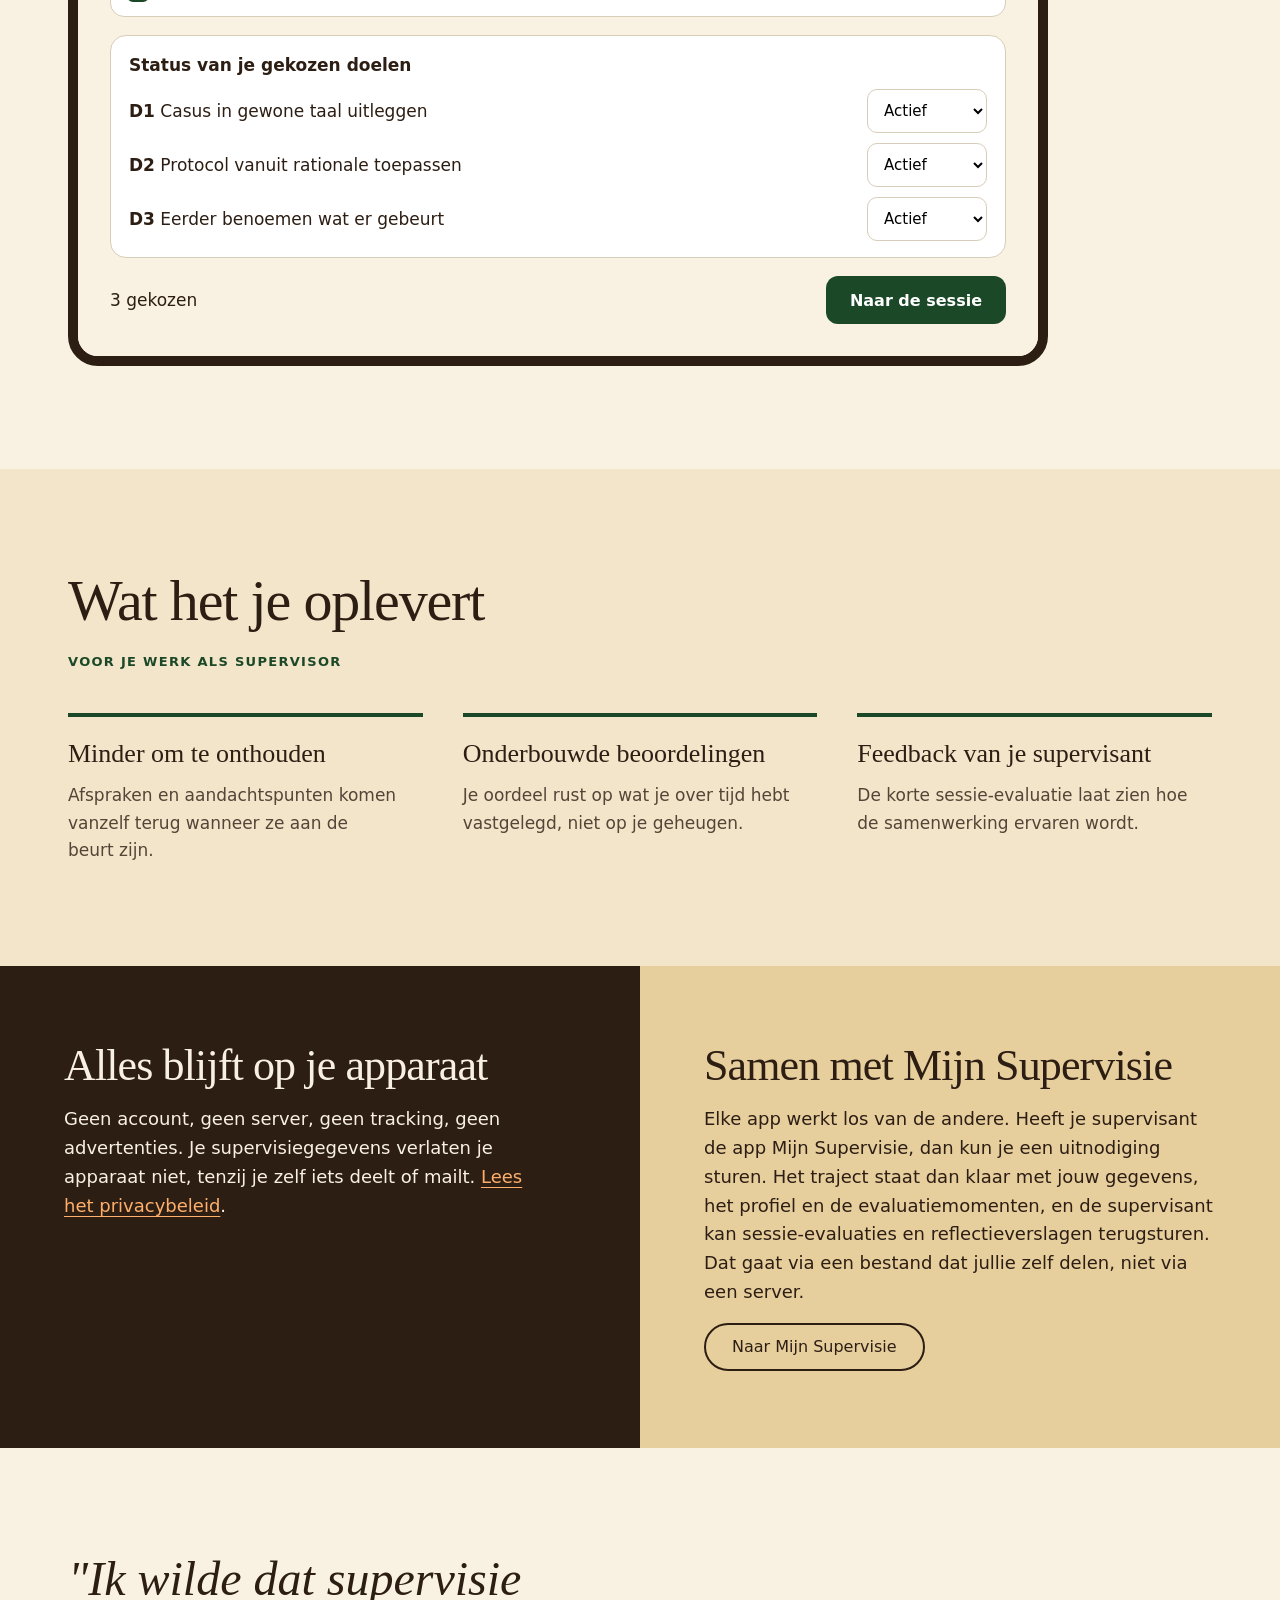
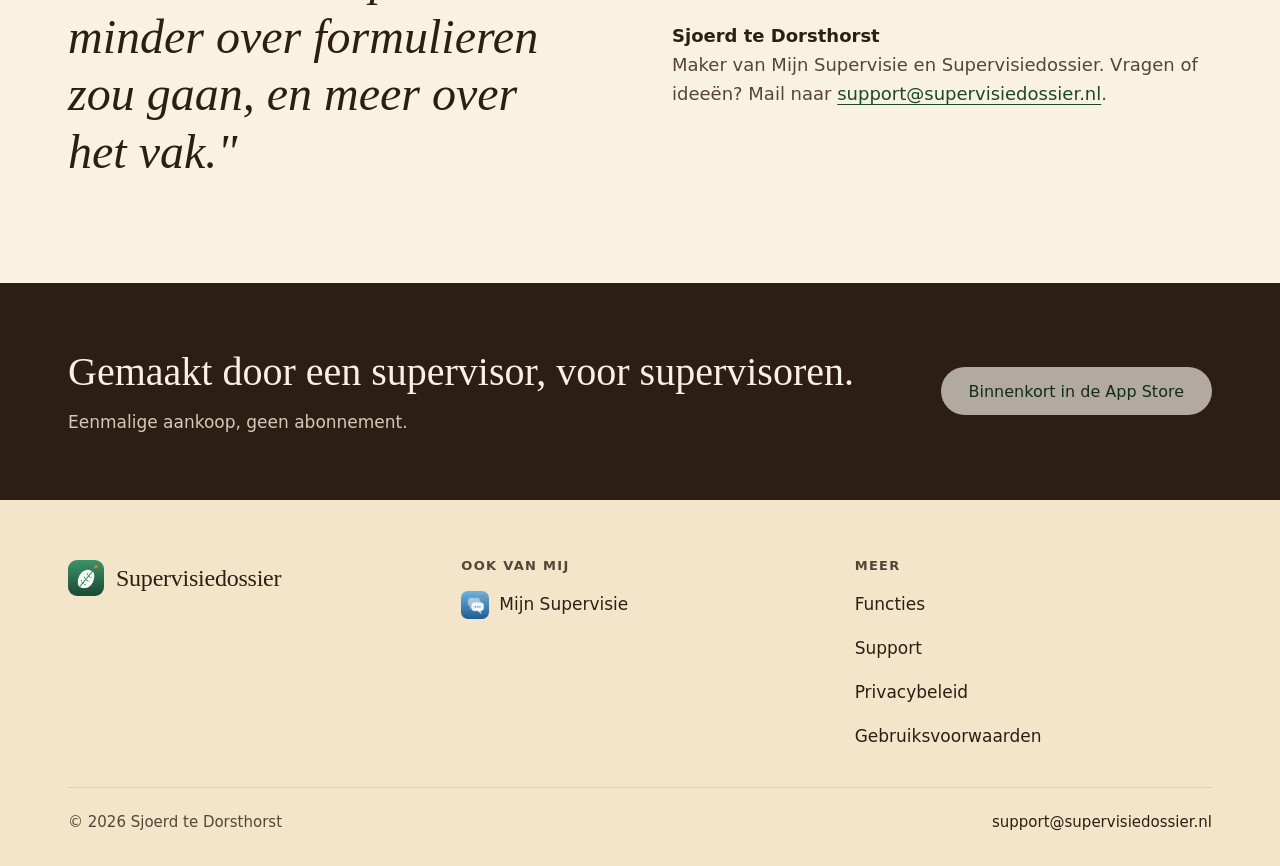
==== commit b960fd4f: "Add files via upload" ====
--- a/index.html
+++ b/index.html
@@ -6,14 +6,14 @@
 <title>Supervisiedossier, de app voor supervisoren</title>
 <meta name="description" content="Supervisiedossier houdt je supervisanten, sessies, leerdoelen en evaluaties bij elkaar. Voor iPhone, iPad en Mac. Alles blijft op je eigen apparaat.">
 <meta name="color-scheme" content="light">
-<link rel="icon" href="assets/icon-supervisiedossier.png">
-<link rel="apple-touch-icon" href="assets/icon-supervisiedossier.png">
+<link rel="icon" href="icon-supervisiedossier.png">
+<link rel="apple-touch-icon" href="icon-supervisiedossier.png">
 <link rel="stylesheet" href="style.css">
 </head>
 <body class="sd">
 <a class="skip" href="#inhoud">Naar de inhoud</a>
 <header class="top"><div class="wrap">
-<a class="brand" href="index.html"><img src="assets/icon-supervisiedossier.png" alt="">Supervisiedossier</a>
+<a class="brand" href="index.html"><img src="icon-supervisiedossier.png" alt="">Supervisiedossier</a>
 <nav class="main" aria-label="Hoofdmenu">
 <a href="functies.html">Functies</a>
 <a href="index.html#demo">Demo</a>
@@ -30,7 +30,7 @@
 </div></section>
 <section class="s alt" id="hoe"><div class="wrap">
 <h2 class="hd">Hoe het werkt</h2><p class="intro">Het ritme van supervisie, in drie stappen.</p>
-<div class="step"><div><div class="num" aria-hidden="true">1</div><h3>Voorbereiden</h3><p>Open het dossier van je supervisant en zie waar je vorige keer bent gebleven: de afspraken, de lopende leerdoelen en de aandachtspunten die aan de beurt zijn. De supervisant formuleert de leerdoelen in eigen woorden. Jullie kiezen ze samen uit het competentieprofiel van de opleiding, het advies is maximaal vijf lopende doelen tegelijk.</p></div><div class="vis" style="flex-direction:column;gap:20px;align-items:center"><div class="vis"><div class="stepicon"><svg viewBox="0 0 120 120" fill="none" stroke="var(--accent)" stroke-width="5" stroke-linecap="round" stroke-linejoin="round" aria-hidden="true"><rect x="26" y="18" width="68" height="86" rx="10"/><path d="M46 14h28v14H46z" fill="var(--paper)"/><path d="M40 52l7 7 13-14M40 80l7 7 13-14"/><path d="M68 54h16M68 82h16"/></svg></div></div><figure class="shotfig"><img src="assets/screens/sd-doelen.png" alt="Scherm uit Supervisiedossier: voorbereiden" loading="lazy" onerror="this.parentNode.classList.add('missing')"></figure></div></div><div class="step"><div class="vis" style="flex-direction:column;gap:20px;align-items:center"><div class="vis"><div class="stepicon"><svg viewBox="0 0 120 120" fill="none" stroke="var(--accent)" stroke-width="5" stroke-linecap="round" stroke-linejoin="round" aria-hidden="true"><path d="M30 20h54a6 6 0 0 1 6 6v72a6 6 0 0 1-6 6H30z"/><path d="M42 44h34M42 62h34M42 80h20"/><path d="M84 70l22-22 8 8-22 22-12 4z" fill="var(--paper)"/></svg></div></div><figure class="shotfig"><img src="assets/screens/sd-sessie.png" alt="Scherm uit Supervisiedossier: vastleggen" loading="lazy" onerror="this.parentNode.classList.add('missing')"></figure></div><div><div class="num" aria-hidden="true">2</div><h3>Vastleggen</h3><p>Tijdens of na de sessie noteer je kort wat er besproken is. Je vinkt aan welke doelen aan bod kwamen en welke vaste aandachtspunten je hebt besproken. Foto's en bestanden voeg je toe als bijlage, ook het reflectieverslag van de supervisant als Word, PDF of Pages.</p></div></div><div class="step"><div><div class="num" aria-hidden="true">3</div><h3>Evalueren en terugkijken</h3><p>Na elke sessie beantwoordt de supervisant drie stellingen met een schuifje, zonder cijfers. Jij ziet het verloop in een grafiek. Bij een evaluatiemoment beoordeel je de doelen en de competenties, en maak je er een document van dat je mailt of bewaart.</p></div><div class="vis" style="flex-direction:column;gap:20px;align-items:center"><div class="vis"><div class="stepicon"><svg viewBox="0 0 120 120" fill="none" stroke="var(--accent)" stroke-width="5" stroke-linecap="round" stroke-linejoin="round" aria-hidden="true"><path d="M20 98h84M20 98V22"/><path d="M30 80l22-18 16 10 28-34"/><circle cx="96" cy="38" r="7" fill="var(--sun)" stroke="var(--sun)"/></svg></div></div><figure class="shotfig"><img src="assets/screens/sd-evaluatie.png" alt="Scherm uit Supervisiedossier: evalueren en terugkijken" loading="lazy" onerror="this.parentNode.classList.add('missing')"></figure></div></div>
+<div class="step"><div><div class="num" aria-hidden="true">1</div><h3>Voorbereiden</h3><p>Open het dossier van je supervisant en zie waar je vorige keer bent gebleven: de afspraken, de lopende leerdoelen en de aandachtspunten die aan de beurt zijn. De supervisant formuleert de leerdoelen in eigen woorden. Jullie kiezen ze samen uit het competentieprofiel van de opleiding, het advies is maximaal vijf lopende doelen tegelijk.</p></div><div class="vis" style="flex-direction:column;gap:20px;align-items:center"><div class="vis"><div class="stepicon"><svg viewBox="0 0 120 120" fill="none" stroke="var(--accent)" stroke-width="5" stroke-linecap="round" stroke-linejoin="round" aria-hidden="true"><rect x="26" y="18" width="68" height="86" rx="10"/><path d="M46 14h28v14H46z" fill="var(--paper)"/><path d="M40 52l7 7 13-14M40 80l7 7 13-14"/><path d="M68 54h16M68 82h16"/></svg></div></div><figure class="shotfig"><img src="sd-doelen.png" alt="Scherm uit Supervisiedossier: voorbereiden" loading="lazy" onerror="this.parentNode.classList.add('missing')"></figure></div></div><div class="step"><div class="vis" style="flex-direction:column;gap:20px;align-items:center"><div class="vis"><div class="stepicon"><svg viewBox="0 0 120 120" fill="none" stroke="var(--accent)" stroke-width="5" stroke-linecap="round" stroke-linejoin="round" aria-hidden="true"><path d="M30 20h54a6 6 0 0 1 6 6v72a6 6 0 0 1-6 6H30z"/><path d="M42 44h34M42 62h34M42 80h20"/><path d="M84 70l22-22 8 8-22 22-12 4z" fill="var(--paper)"/></svg></div></div><figure class="shotfig"><img src="sd-sessie.png" alt="Scherm uit Supervisiedossier: vastleggen" loading="lazy" onerror="this.parentNode.classList.add('missing')"></figure></div><div><div class="num" aria-hidden="true">2</div><h3>Vastleggen</h3><p>Tijdens of na de sessie noteer je kort wat er besproken is. Je vinkt aan welke doelen aan bod kwamen en welke vaste aandachtspunten je hebt besproken. Foto's en bestanden voeg je toe als bijlage, ook het reflectieverslag van de supervisant als Word, PDF of Pages.</p></div></div><div class="step"><div><div class="num" aria-hidden="true">3</div><h3>Evalueren en terugkijken</h3><p>Na elke sessie beantwoordt de supervisant drie stellingen met een schuifje, zonder cijfers. Jij ziet het verloop in een grafiek. Bij een evaluatiemoment beoordeel je de doelen en de competenties, en maak je er een document van dat je mailt of bewaart.</p></div><div class="vis" style="flex-direction:column;gap:20px;align-items:center"><div class="vis"><div class="stepicon"><svg viewBox="0 0 120 120" fill="none" stroke="var(--accent)" stroke-width="5" stroke-linecap="round" stroke-linejoin="round" aria-hidden="true"><path d="M20 98h84M20 98V22"/><path d="M30 80l22-18 16 10 28-34"/><circle cx="96" cy="38" r="7" fill="var(--sun)" stroke="var(--sun)"/></svg></div></div><figure class="shotfig"><img src="sd-evaluatie.png" alt="Scherm uit Supervisiedossier: evalueren en terugkijken" loading="lazy" onerror="this.parentNode.classList.add('missing')"></figure></div></div>
 </div></section>
 <section class="s" id="demo"><div class="wrap">
 <div class="lbl" style="color:var(--sun-ink);margin-bottom:12px">Probeer het zelf</div>
@@ -54,8 +54,8 @@
 </main>
 <footer class="bot"><div class="wrap">
 <div class="grid">
-<a class="brand" href="index.html" style="align-self:start"><img src="assets/icon-supervisiedossier.png" alt="">Supervisiedossier</a>
-<div class="col"><div class="lbl">Ook van mij</div><a href="https://mijnsupervisie.nl" style="gap:10px"><img src="assets/icon-mijnsupervisie.png" alt="" style="width:28px;height:28px;border-radius:7px">Mijn Supervisie</a></div>
+<a class="brand" href="index.html" style="align-self:start"><img src="icon-supervisiedossier.png" alt="">Supervisiedossier</a>
+<div class="col"><div class="lbl">Ook van mij</div><a href="https://mijnsupervisie.nl" style="gap:10px"><img src="icon-mijnsupervisie.png" alt="" style="width:28px;height:28px;border-radius:7px">Mijn Supervisie</a></div>
 <div class="col"><div class="lbl">Meer</div><a href="functies.html">Functies</a><a href="support.html">Support</a><a href="privacy.html">Privacybeleid</a><a href="voorwaarden.html">Gebruiksvoorwaarden</a></div>
 </div>
 <div class="legal"><span>© 2026 Sjoerd te Dorsthorst</span><a href="mailto:support@supervisiedossier.nl" style="min-height:0">support@supervisiedossier.nl</a></div>
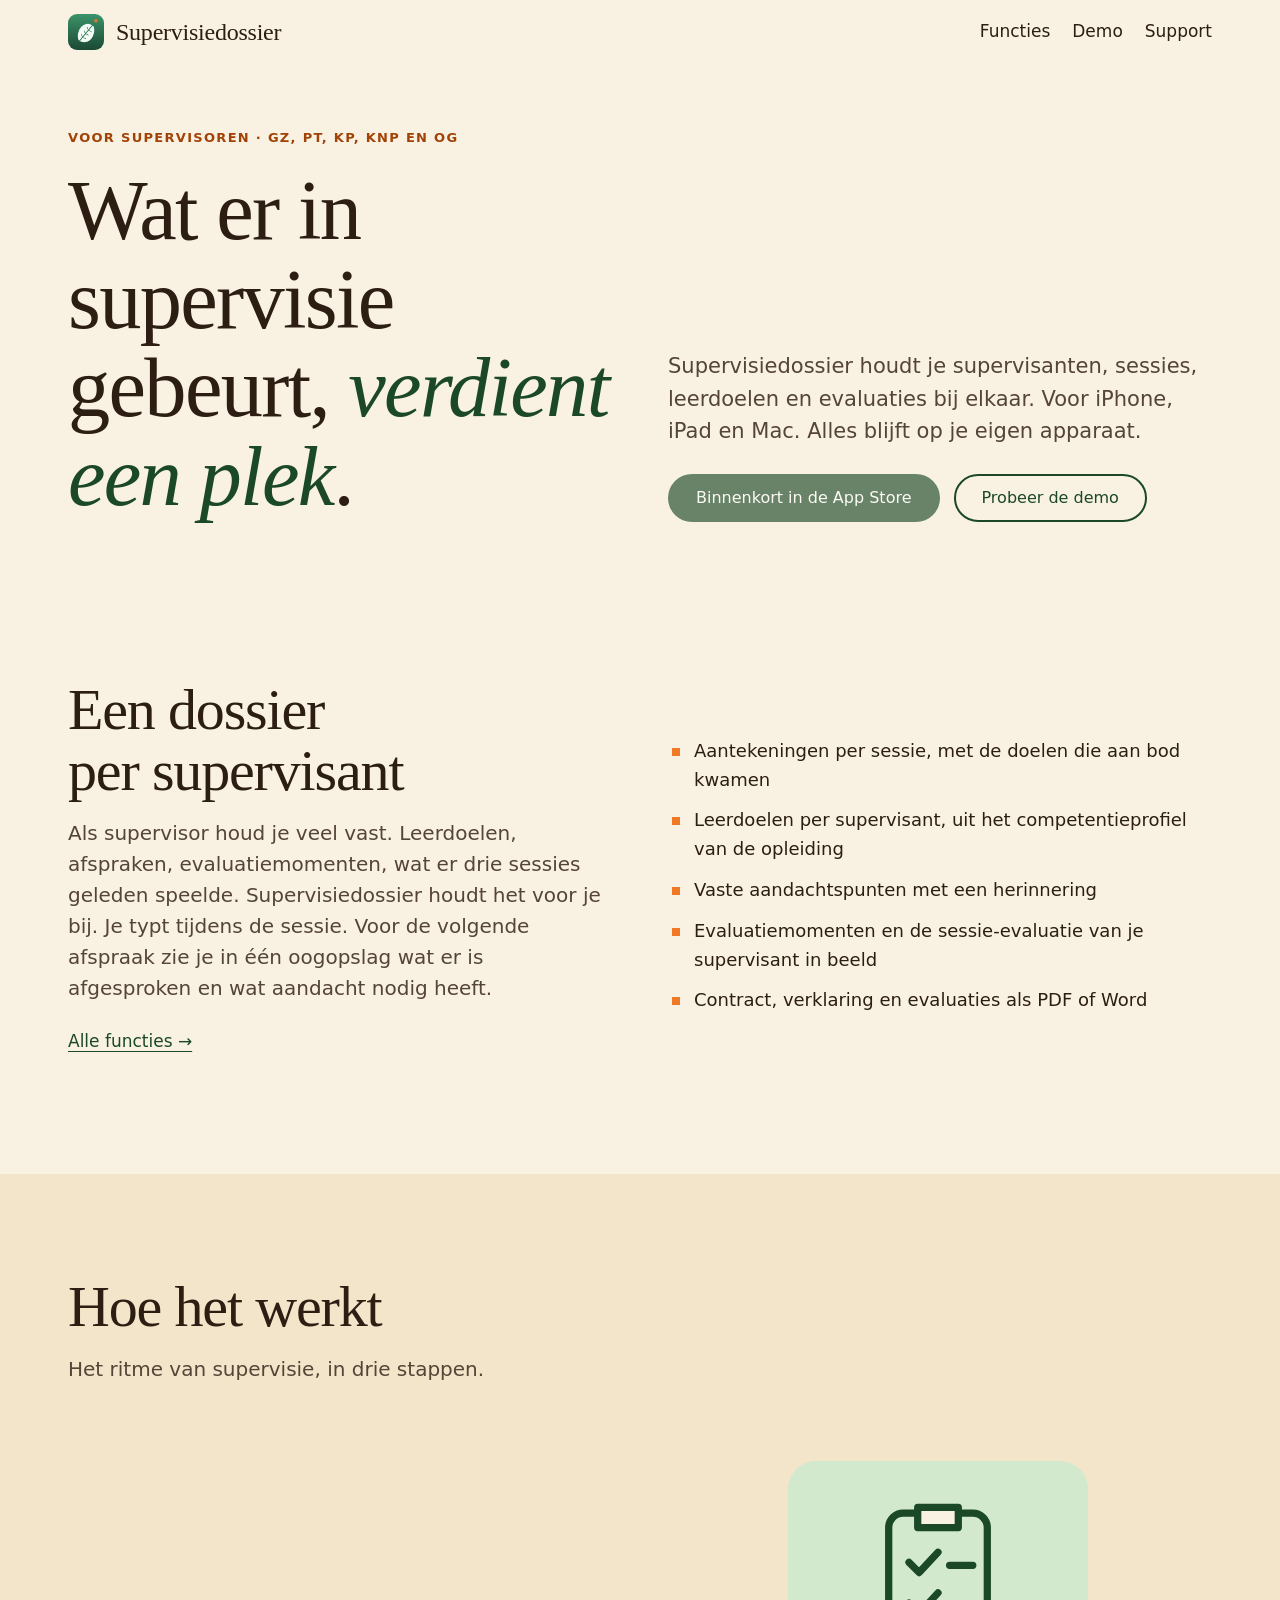
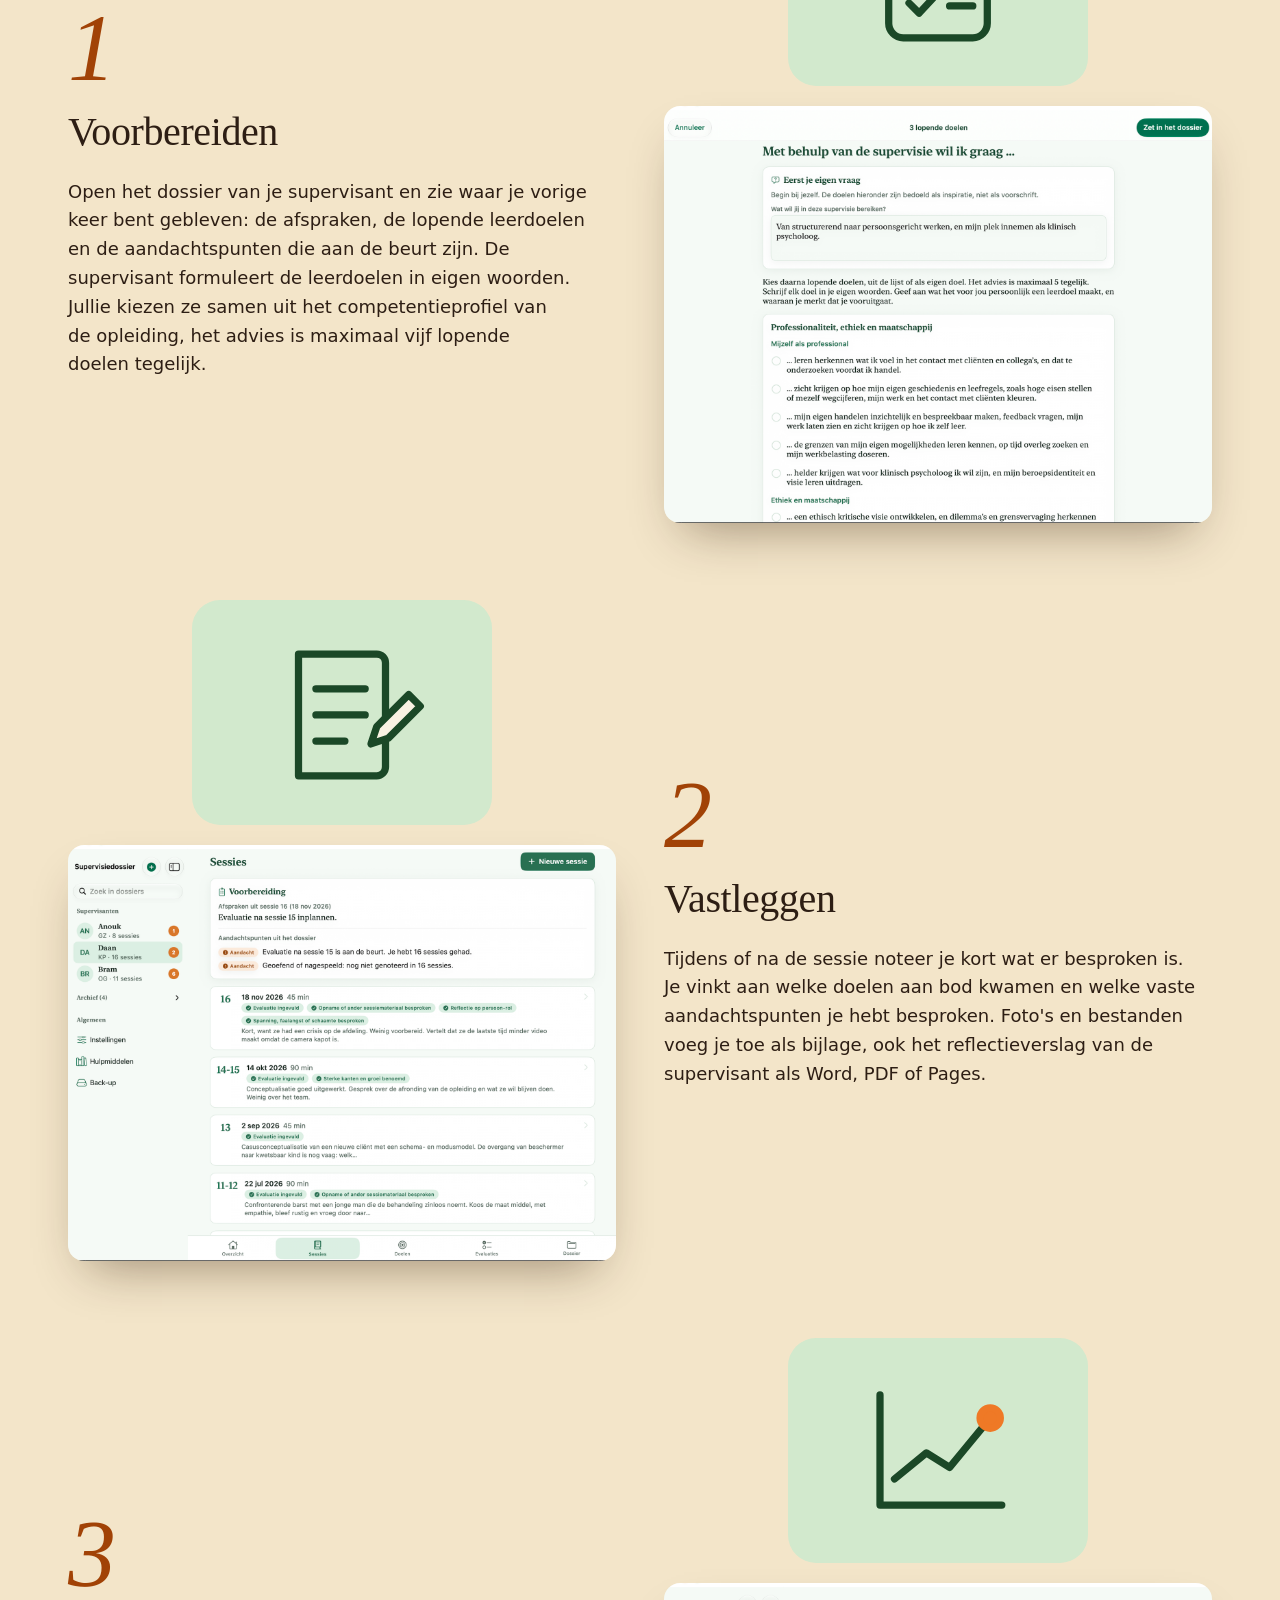
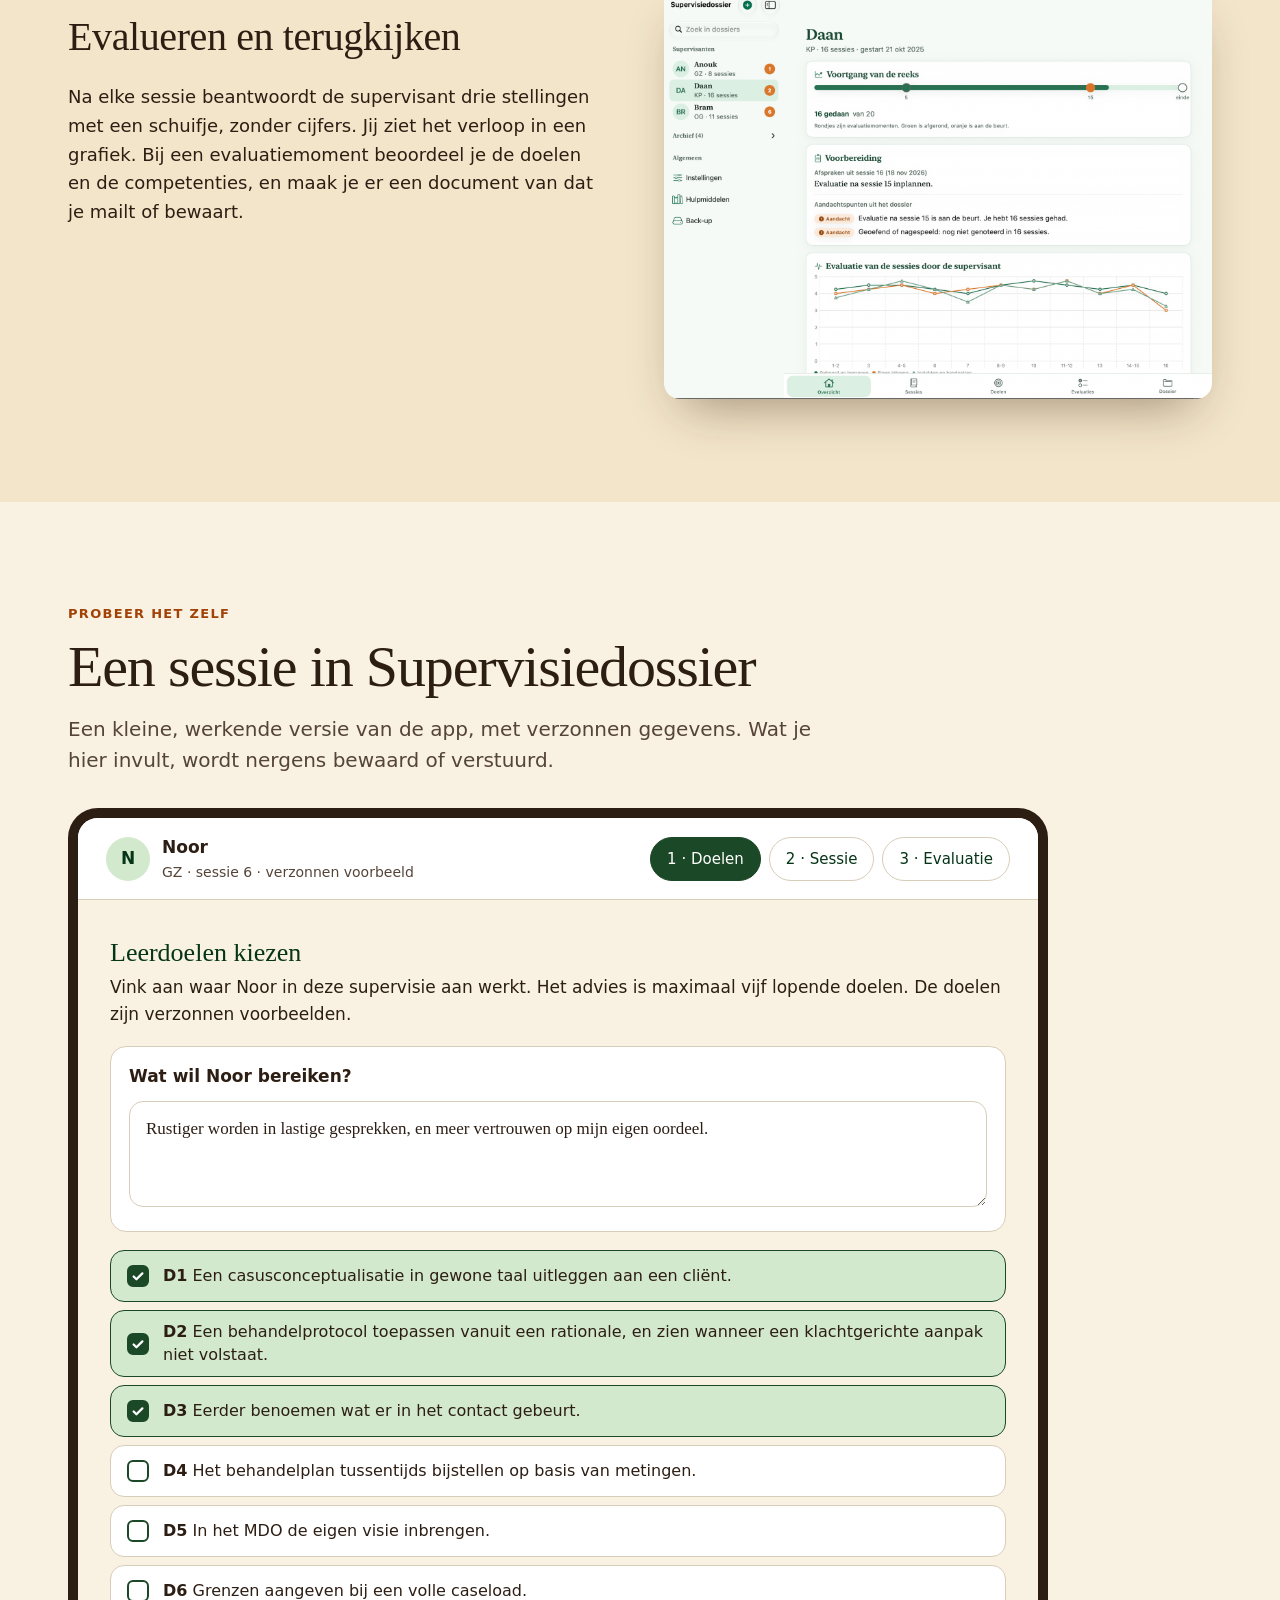
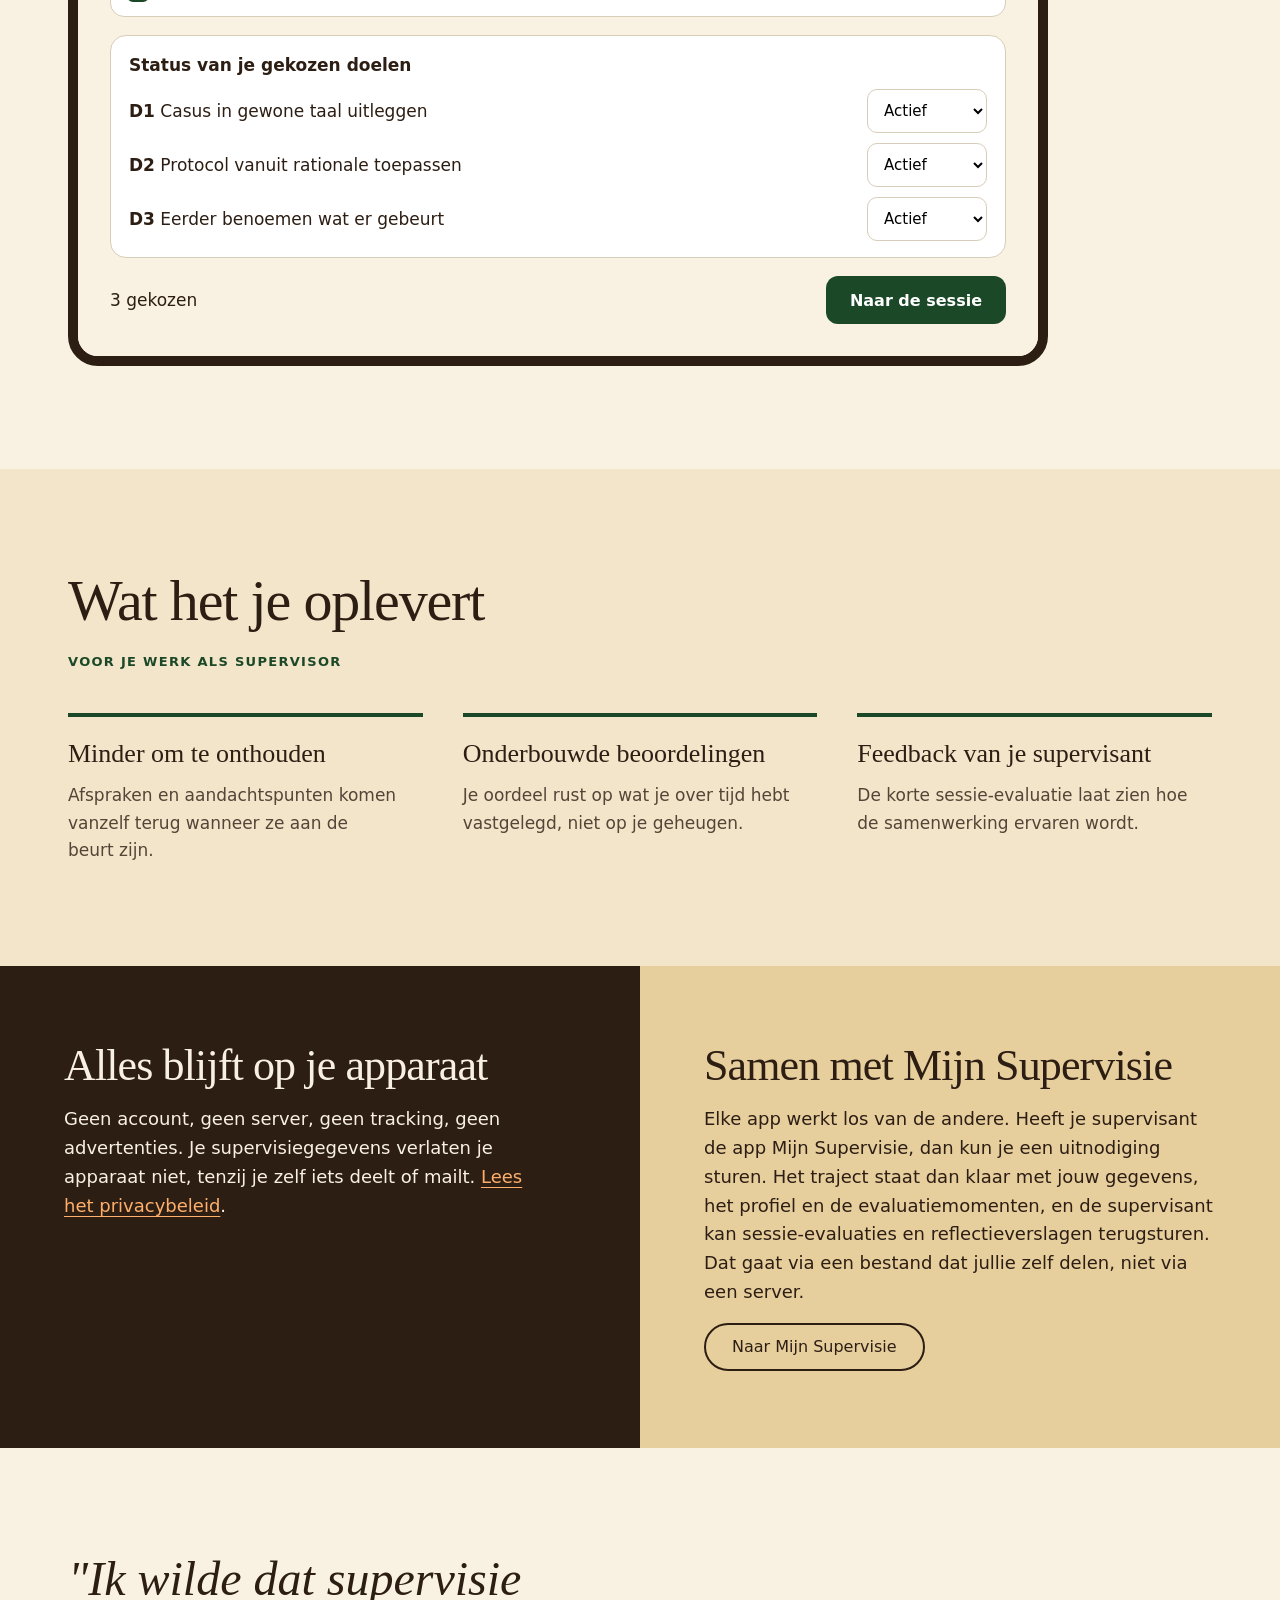
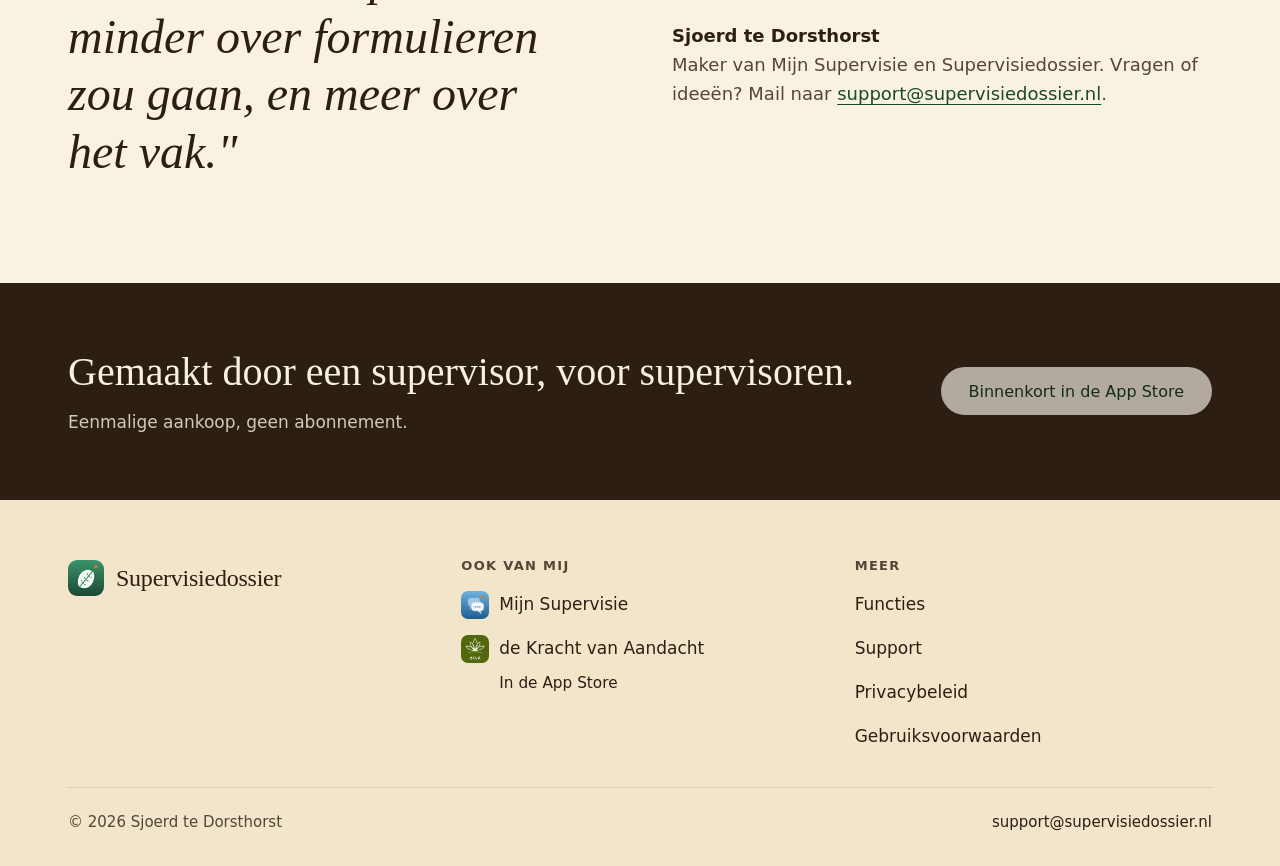
==== commit 6f807600: "Add files via upload" ====
--- a/index.html
+++ b/index.html
@@ -55,7 +55,7 @@
 <footer class="bot"><div class="wrap">
 <div class="grid">
 <a class="brand" href="index.html" style="align-self:start"><img src="icon-supervisiedossier.png" alt="">Supervisiedossier</a>
-<div class="col"><div class="lbl">Ook van mij</div><a href="https://mijnsupervisie.nl" style="gap:10px"><img src="icon-mijnsupervisie.png" alt="" style="width:28px;height:28px;border-radius:7px">Mijn Supervisie</a></div>
+<div class="col"><div class="lbl">Ook van mij</div><a href="https://mijnsupervisie.nl" style="gap:10px"><img src="icon-mijnsupervisie.png" alt="" style="width:28px;height:28px;border-radius:7px">Mijn Supervisie</a><a href="https://krachtvanaandachtapp.nl" style="gap:10px"><img src="icoon-96.png" alt="" style="width:28px;height:28px;border-radius:7px" onerror="this.style.display='none'">de Kracht van Aandacht</a><a href="https://apps.apple.com/app/de-kracht-van-aandacht/id6835198342" style="min-height:0;font-size:.9em;padding-left:38px">In de App Store</a></div>
 <div class="col"><div class="lbl">Meer</div><a href="functies.html">Functies</a><a href="support.html">Support</a><a href="privacy.html">Privacybeleid</a><a href="voorwaarden.html">Gebruiksvoorwaarden</a></div>
 </div>
 <div class="legal"><span>© 2026 Sjoerd te Dorsthorst</span><a href="mailto:support@supervisiedossier.nl" style="min-height:0">support@supervisiedossier.nl</a></div>
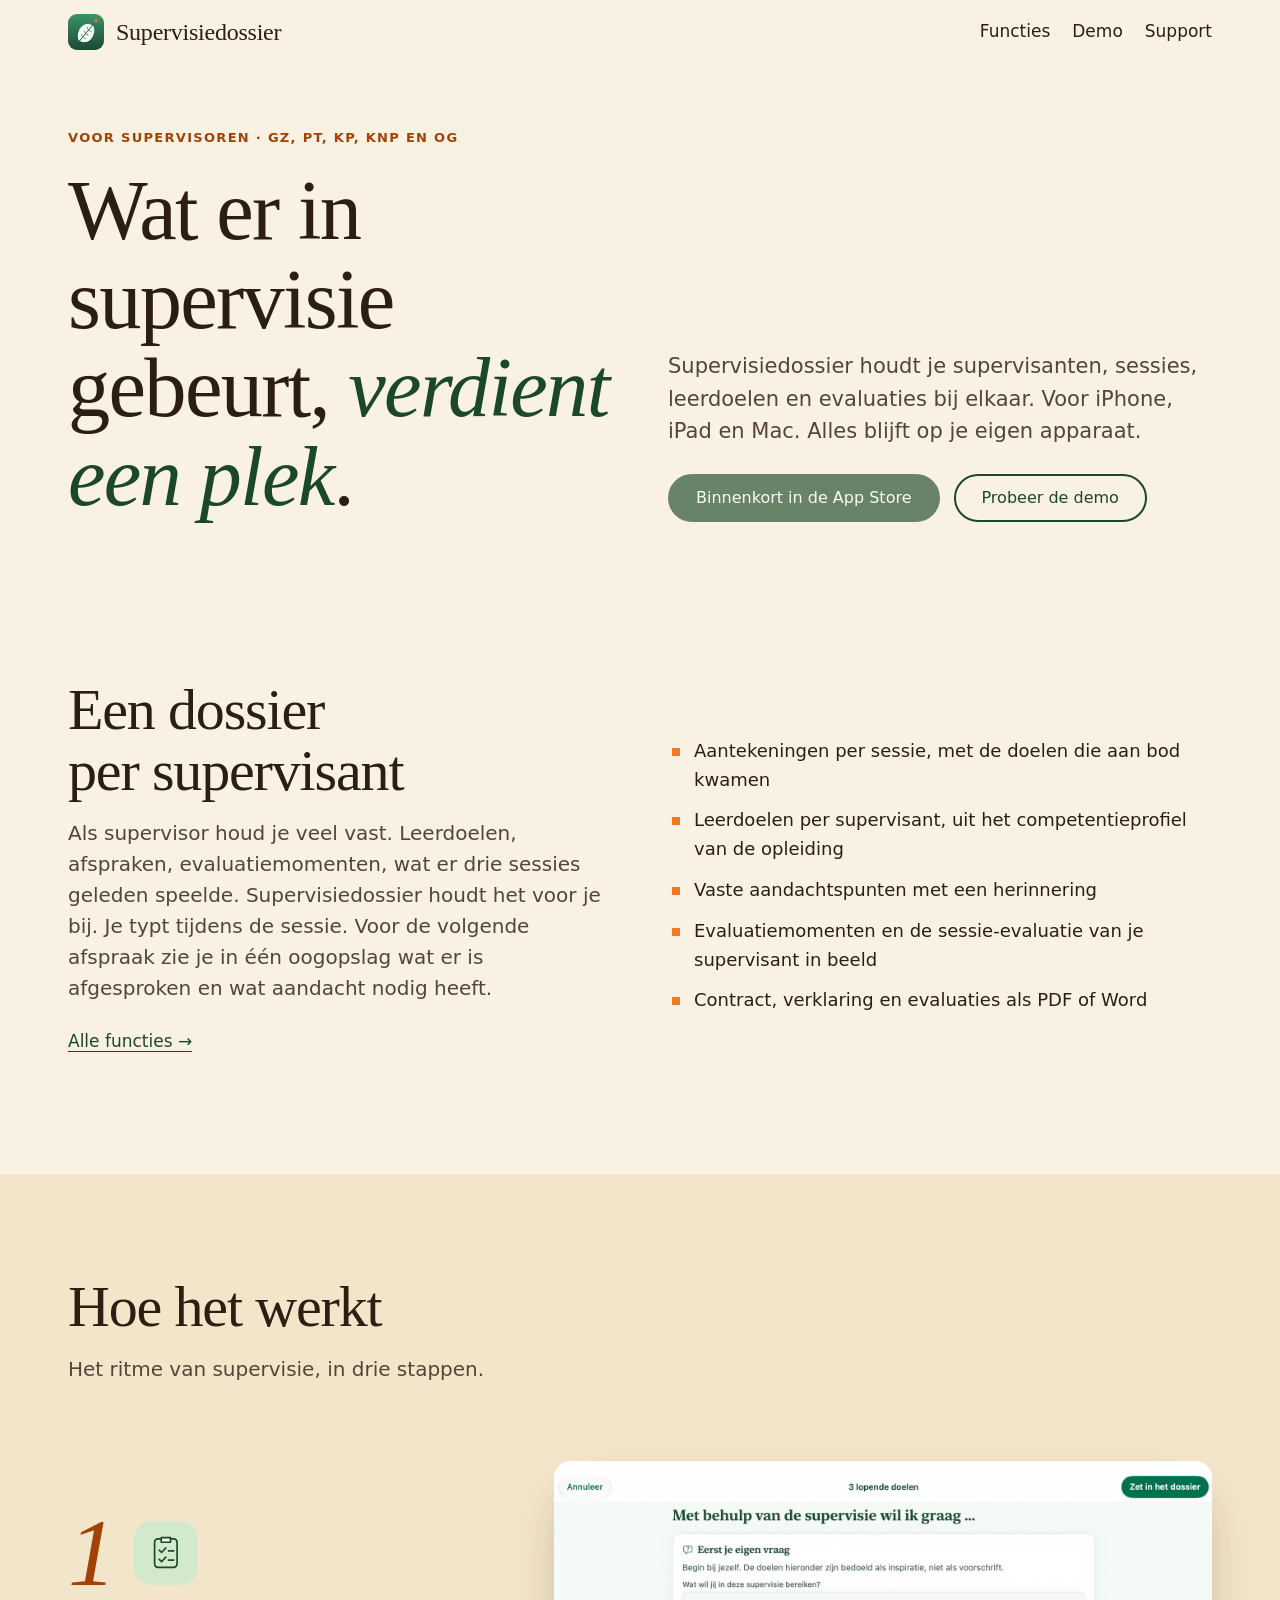
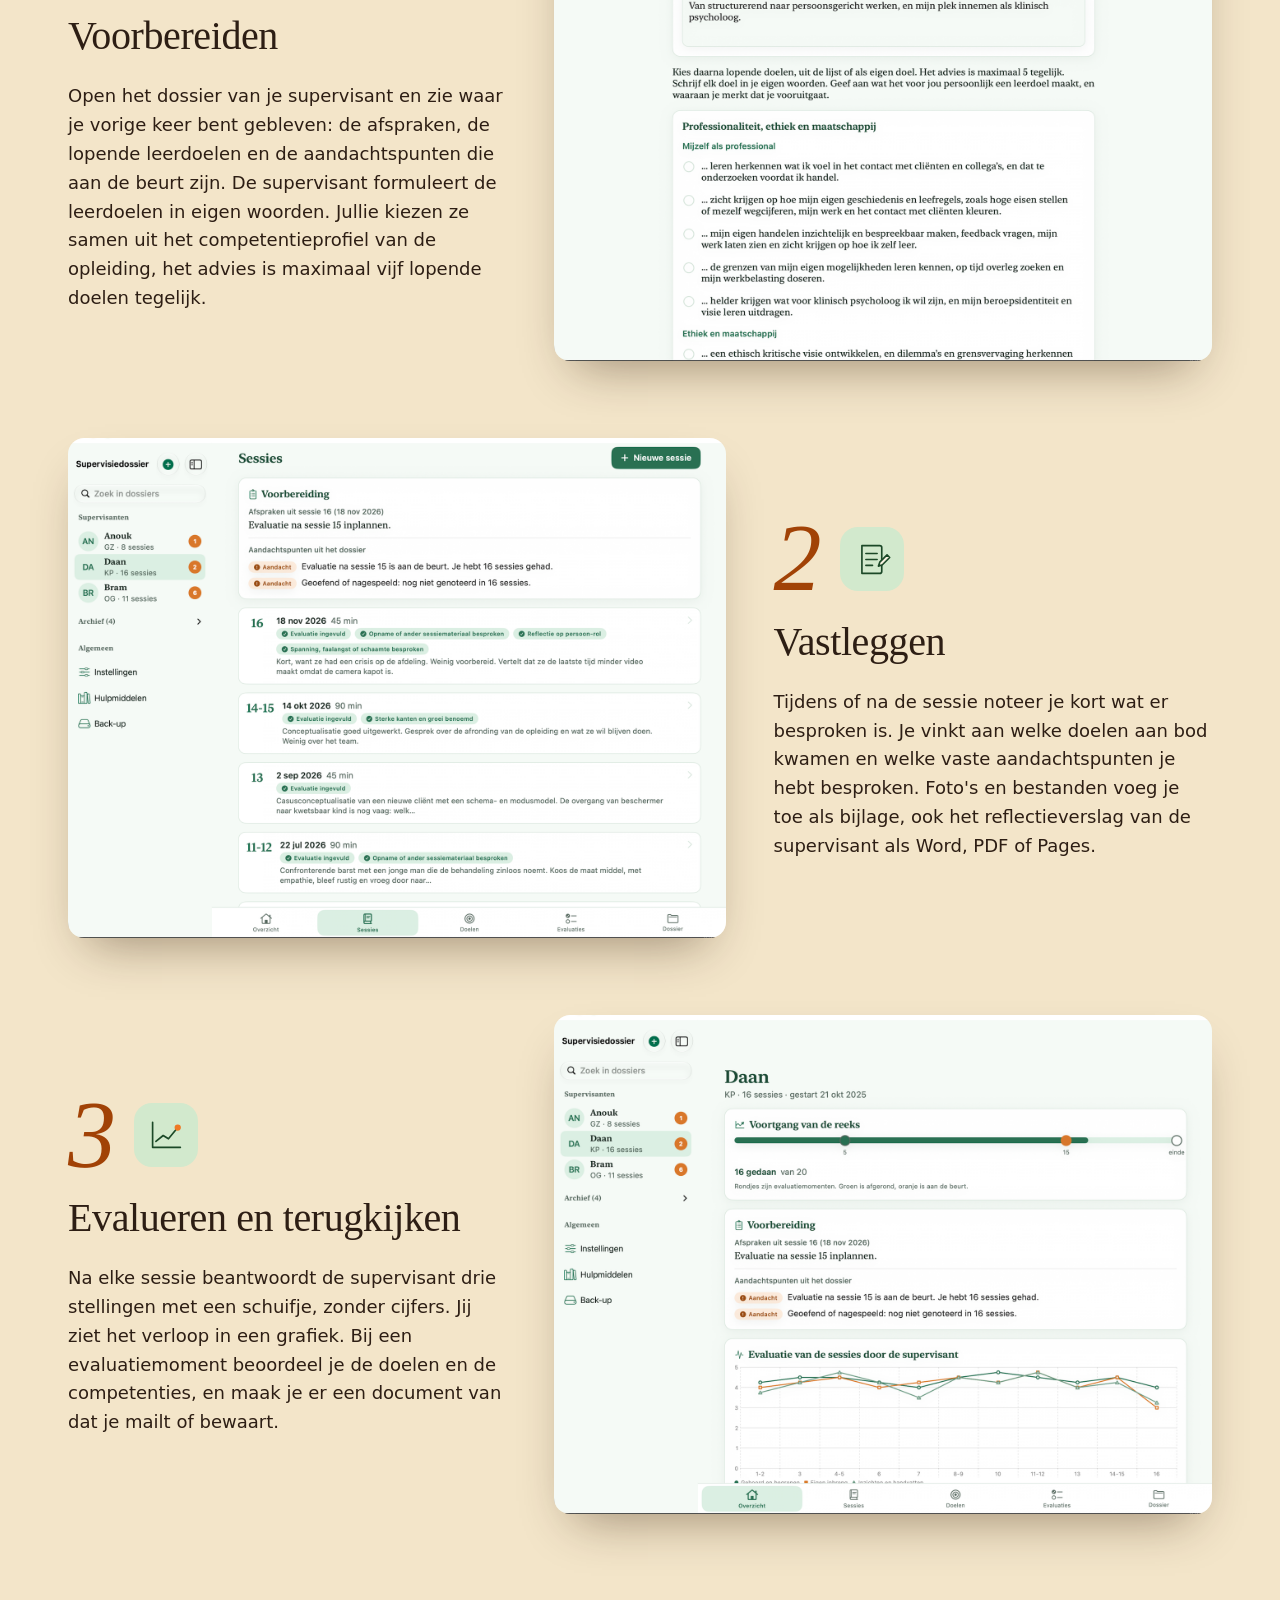
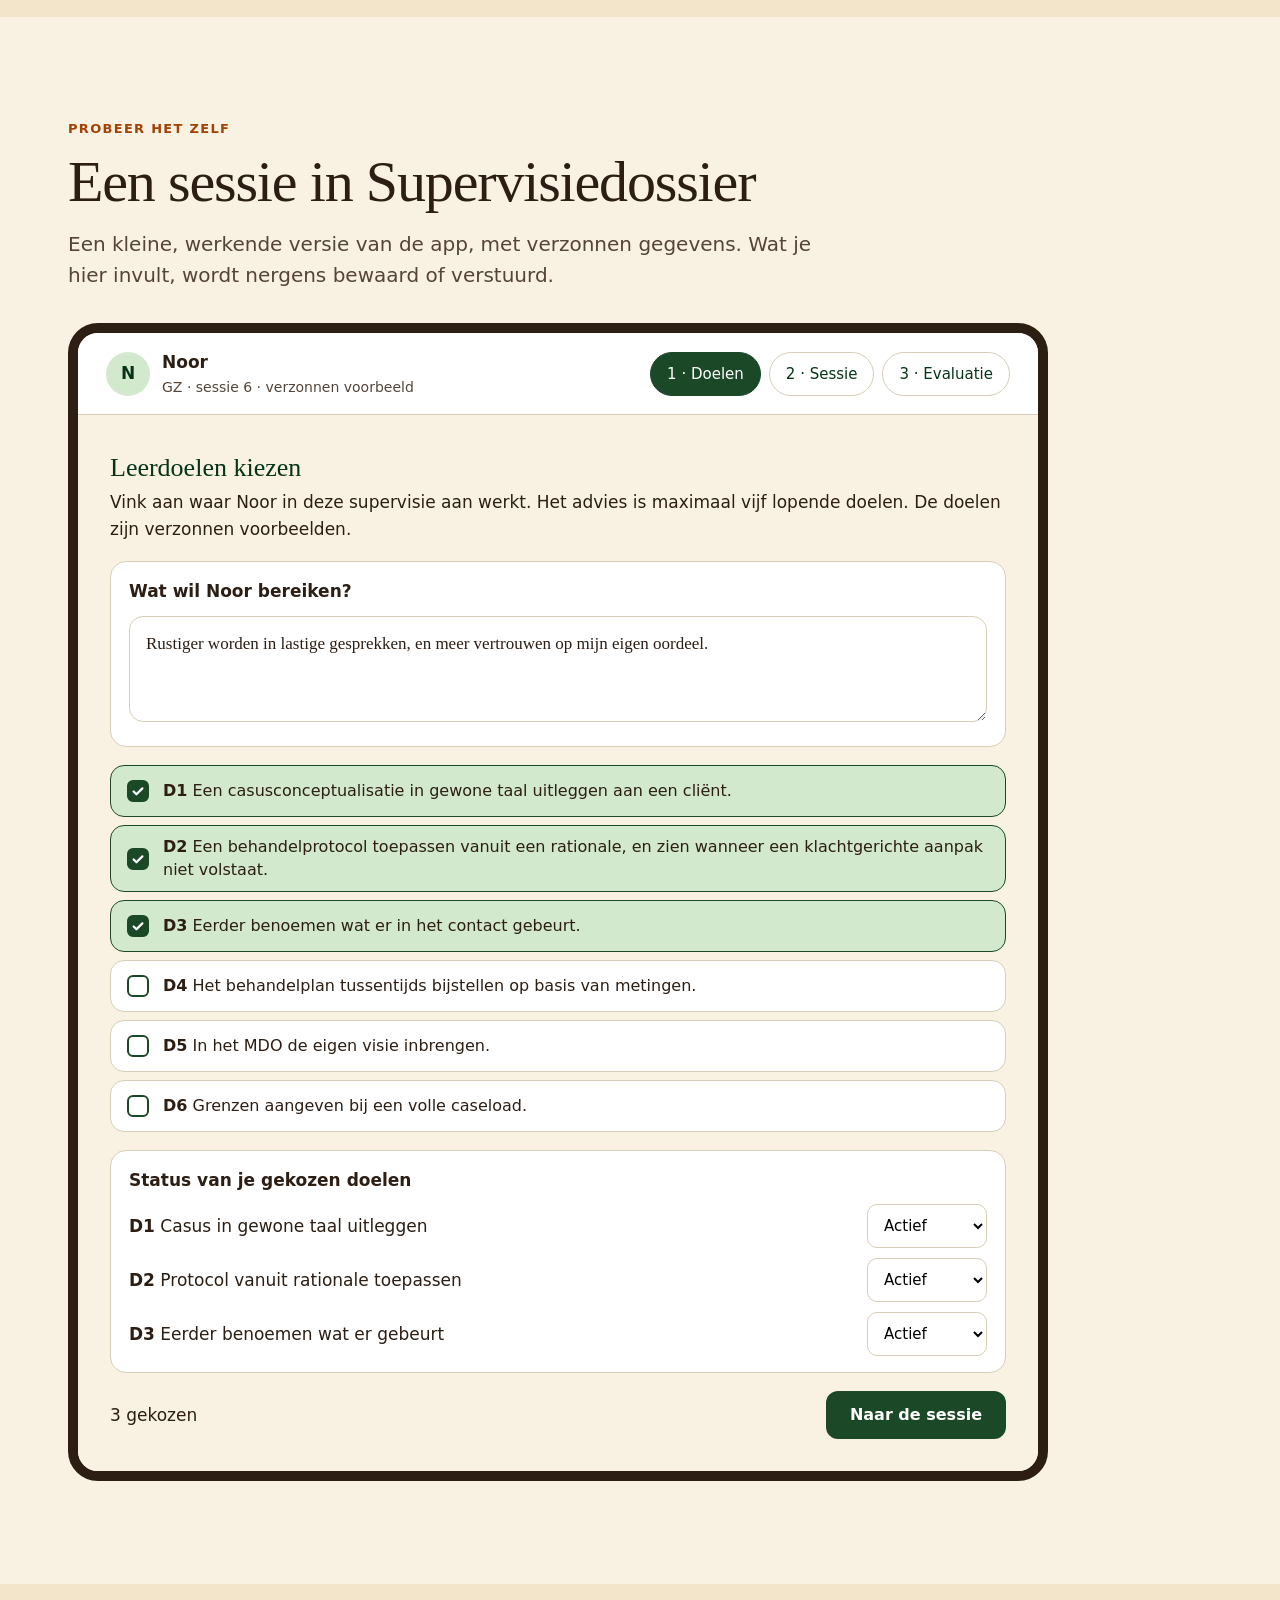
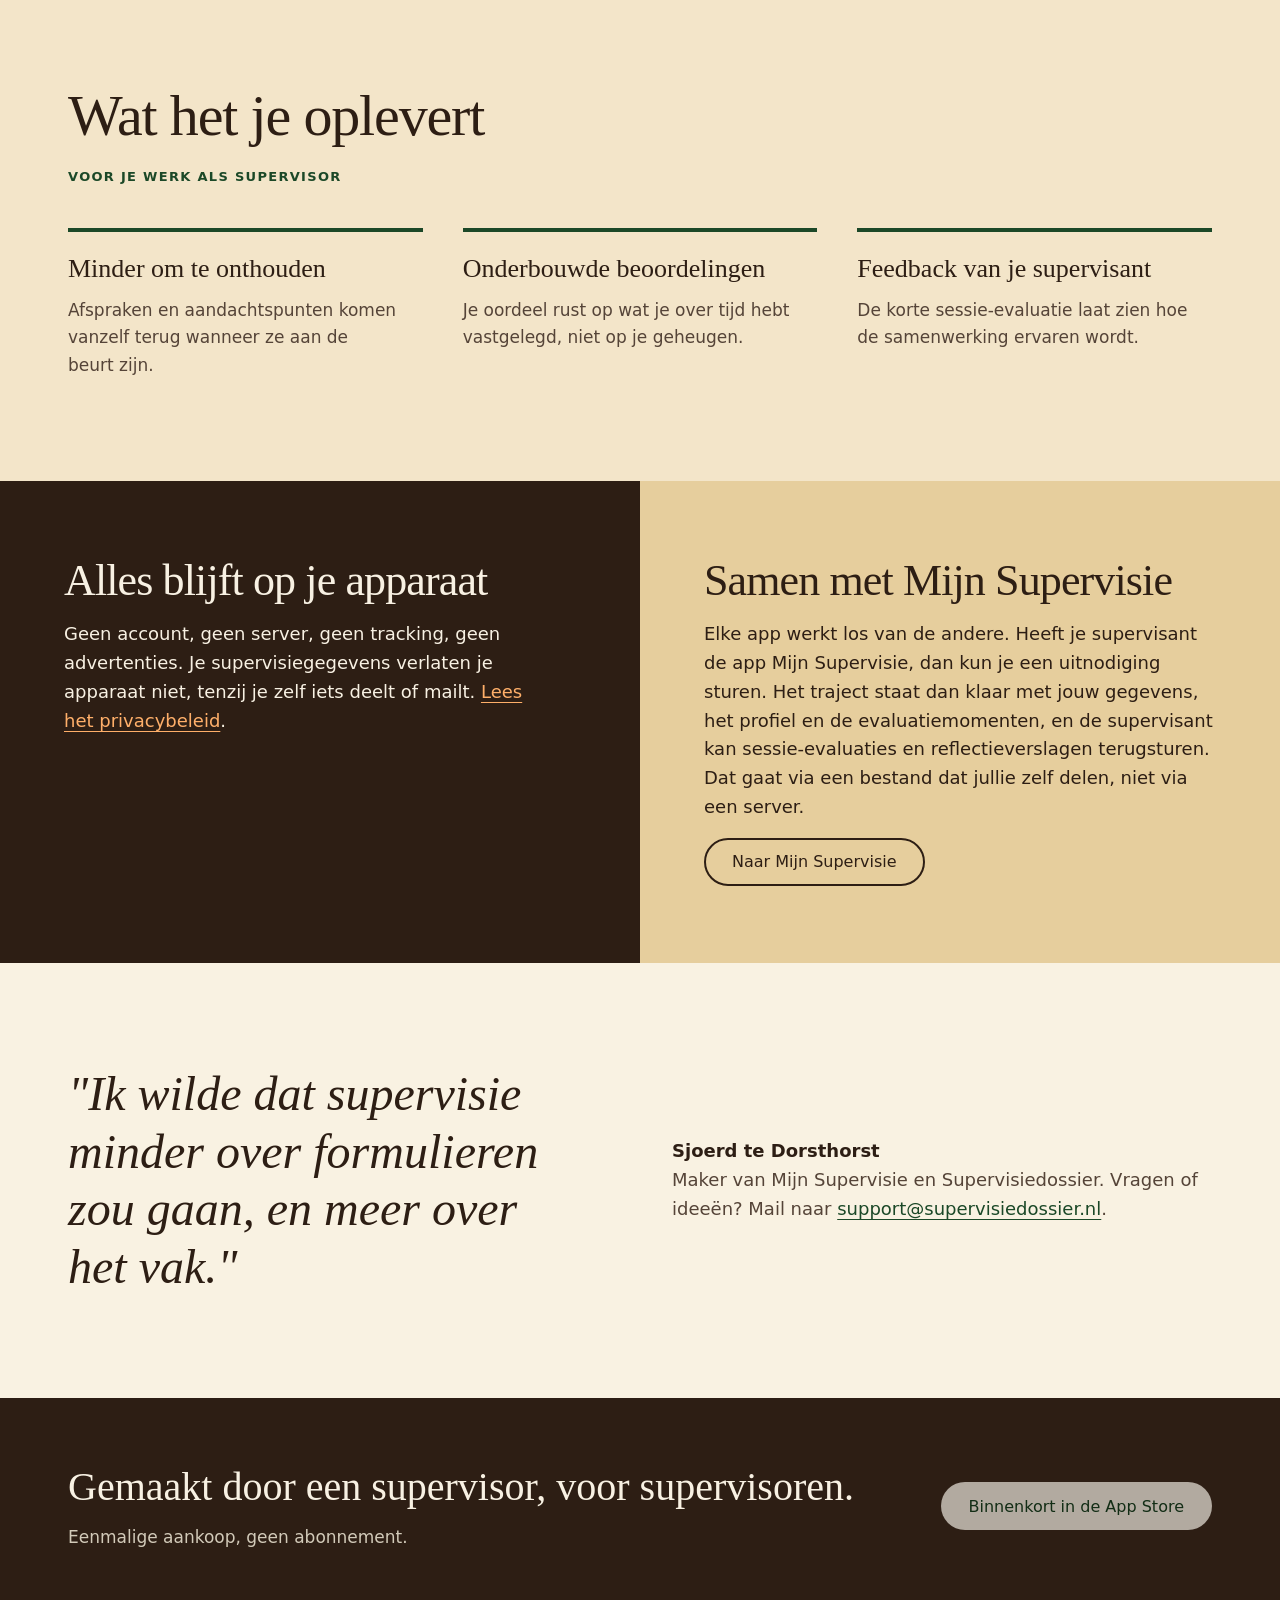
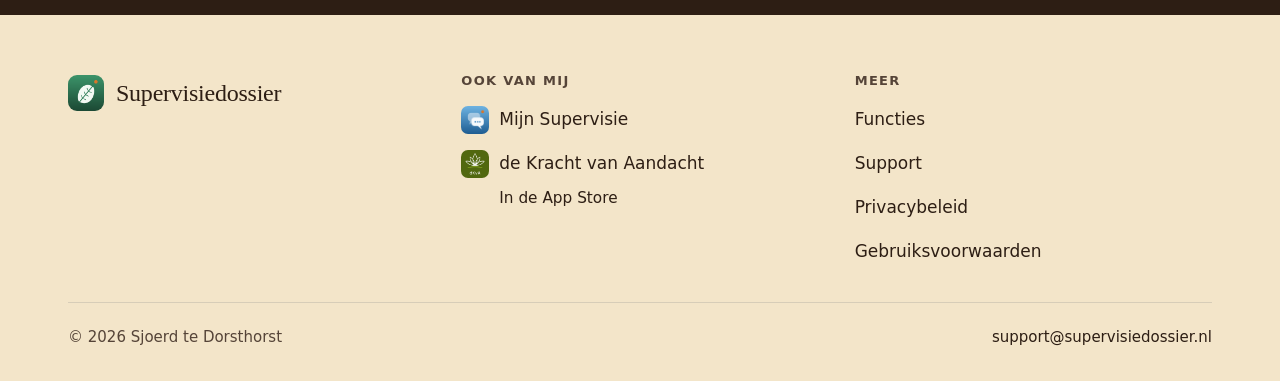
==== commit ea94d1ea: "Add files via upload" ====
--- a/index.html
+++ b/index.html
@@ -30,7 +30,7 @@
 </div></section>
 <section class="s alt" id="hoe"><div class="wrap">
 <h2 class="hd">Hoe het werkt</h2><p class="intro">Het ritme van supervisie, in drie stappen.</p>
-<div class="step"><div><div class="num" aria-hidden="true">1</div><h3>Voorbereiden</h3><p>Open het dossier van je supervisant en zie waar je vorige keer bent gebleven: de afspraken, de lopende leerdoelen en de aandachtspunten die aan de beurt zijn. De supervisant formuleert de leerdoelen in eigen woorden. Jullie kiezen ze samen uit het competentieprofiel van de opleiding, het advies is maximaal vijf lopende doelen tegelijk.</p></div><div class="vis" style="flex-direction:column;gap:20px;align-items:center"><div class="vis"><div class="stepicon"><svg viewBox="0 0 120 120" fill="none" stroke="var(--accent)" stroke-width="5" stroke-linecap="round" stroke-linejoin="round" aria-hidden="true"><rect x="26" y="18" width="68" height="86" rx="10"/><path d="M46 14h28v14H46z" fill="var(--paper)"/><path d="M40 52l7 7 13-14M40 80l7 7 13-14"/><path d="M68 54h16M68 82h16"/></svg></div></div><figure class="shotfig"><img src="sd-doelen.png" alt="Scherm uit Supervisiedossier: voorbereiden" loading="lazy" onerror="this.parentNode.classList.add('missing')"></figure></div></div><div class="step"><div class="vis" style="flex-direction:column;gap:20px;align-items:center"><div class="vis"><div class="stepicon"><svg viewBox="0 0 120 120" fill="none" stroke="var(--accent)" stroke-width="5" stroke-linecap="round" stroke-linejoin="round" aria-hidden="true"><path d="M30 20h54a6 6 0 0 1 6 6v72a6 6 0 0 1-6 6H30z"/><path d="M42 44h34M42 62h34M42 80h20"/><path d="M84 70l22-22 8 8-22 22-12 4z" fill="var(--paper)"/></svg></div></div><figure class="shotfig"><img src="sd-sessie.png" alt="Scherm uit Supervisiedossier: vastleggen" loading="lazy" onerror="this.parentNode.classList.add('missing')"></figure></div><div><div class="num" aria-hidden="true">2</div><h3>Vastleggen</h3><p>Tijdens of na de sessie noteer je kort wat er besproken is. Je vinkt aan welke doelen aan bod kwamen en welke vaste aandachtspunten je hebt besproken. Foto's en bestanden voeg je toe als bijlage, ook het reflectieverslag van de supervisant als Word, PDF of Pages.</p></div></div><div class="step"><div><div class="num" aria-hidden="true">3</div><h3>Evalueren en terugkijken</h3><p>Na elke sessie beantwoordt de supervisant drie stellingen met een schuifje, zonder cijfers. Jij ziet het verloop in een grafiek. Bij een evaluatiemoment beoordeel je de doelen en de competenties, en maak je er een document van dat je mailt of bewaart.</p></div><div class="vis" style="flex-direction:column;gap:20px;align-items:center"><div class="vis"><div class="stepicon"><svg viewBox="0 0 120 120" fill="none" stroke="var(--accent)" stroke-width="5" stroke-linecap="round" stroke-linejoin="round" aria-hidden="true"><path d="M20 98h84M20 98V22"/><path d="M30 80l22-18 16 10 28-34"/><circle cx="96" cy="38" r="7" fill="var(--sun)" stroke="var(--sun)"/></svg></div></div><figure class="shotfig"><img src="sd-evaluatie.png" alt="Scherm uit Supervisiedossier: evalueren en terugkijken" loading="lazy" onerror="this.parentNode.classList.add('missing')"></figure></div></div>
+<div class="step"><div><div class="numrow"><div class="num" aria-hidden="true">1</div><div class="stepicon"><svg viewBox="0 0 120 120" fill="none" stroke="var(--accent)" stroke-width="5" stroke-linecap="round" stroke-linejoin="round" aria-hidden="true"><rect x="26" y="18" width="68" height="86" rx="10"/><path d="M46 14h28v14H46z" fill="var(--paper)"/><path d="M40 52l7 7 13-14M40 80l7 7 13-14"/><path d="M68 54h16M68 82h16"/></svg></div></div><h3>Voorbereiden</h3><p>Open het dossier van je supervisant en zie waar je vorige keer bent gebleven: de afspraken, de lopende leerdoelen en de aandachtspunten die aan de beurt zijn. De supervisant formuleert de leerdoelen in eigen woorden. Jullie kiezen ze samen uit het competentieprofiel van de opleiding, het advies is maximaal vijf lopende doelen tegelijk.</p></div><div class="vis" style="flex-direction:column;gap:20px;align-items:center"><figure class="shotfig"><img src="sd-doelen.png" alt="Scherm uit Supervisiedossier: voorbereiden" loading="lazy" onerror="this.parentNode.classList.add('missing')"></figure></div></div><div class="step"><div class="vis" style="flex-direction:column;gap:20px;align-items:center"><figure class="shotfig"><img src="sd-sessie.png" alt="Scherm uit Supervisiedossier: vastleggen" loading="lazy" onerror="this.parentNode.classList.add('missing')"></figure></div><div><div class="numrow"><div class="num" aria-hidden="true">2</div><div class="stepicon"><svg viewBox="0 0 120 120" fill="none" stroke="var(--accent)" stroke-width="5" stroke-linecap="round" stroke-linejoin="round" aria-hidden="true"><path d="M30 20h54a6 6 0 0 1 6 6v72a6 6 0 0 1-6 6H30z"/><path d="M42 44h34M42 62h34M42 80h20"/><path d="M84 70l22-22 8 8-22 22-12 4z" fill="var(--paper)"/></svg></div></div><h3>Vastleggen</h3><p>Tijdens of na de sessie noteer je kort wat er besproken is. Je vinkt aan welke doelen aan bod kwamen en welke vaste aandachtspunten je hebt besproken. Foto's en bestanden voeg je toe als bijlage, ook het reflectieverslag van de supervisant als Word, PDF of Pages.</p></div></div><div class="step"><div><div class="numrow"><div class="num" aria-hidden="true">3</div><div class="stepicon"><svg viewBox="0 0 120 120" fill="none" stroke="var(--accent)" stroke-width="5" stroke-linecap="round" stroke-linejoin="round" aria-hidden="true"><path d="M20 98h84M20 98V22"/><path d="M30 80l22-18 16 10 28-34"/><circle cx="96" cy="38" r="7" fill="var(--sun)" stroke="var(--sun)"/></svg></div></div><h3>Evalueren en terugkijken</h3><p>Na elke sessie beantwoordt de supervisant drie stellingen met een schuifje, zonder cijfers. Jij ziet het verloop in een grafiek. Bij een evaluatiemoment beoordeel je de doelen en de competenties, en maak je er een document van dat je mailt of bewaart.</p></div><div class="vis" style="flex-direction:column;gap:20px;align-items:center"><figure class="shotfig"><img src="sd-evaluatie.png" alt="Scherm uit Supervisiedossier: evalueren en terugkijken" loading="lazy" onerror="this.parentNode.classList.add('missing')"></figure></div></div>
 </div></section>
 <section class="s" id="demo"><div class="wrap">
 <div class="lbl" style="color:var(--sun-ink);margin-bottom:12px">Probeer het zelf</div>
--- a/style.css
+++ b/style.css
@@ -66,8 +66,10 @@
 .step h3{font-family:var(--serif);font-weight:400;font-size:clamp(28px,3.2vw,40px);margin:8px 0 14px;letter-spacing:-0.01em}
 .step p{margin:0;font-size:18px;max-width:30em}
 .step .vis{display:flex;justify-content:center}
-.stepicon{width:100%;max-width:420px;aspect-ratio:4/3;border-radius:28px;background:var(--accent-soft);display:flex;align-items:center;justify-content:center}
-.stepicon svg{width:58%;height:auto}
+.step .numrow{display:flex;align-items:center;gap:18px}
+.stepicon{width:64px;height:64px;flex:none;border-radius:18px;background:var(--accent-soft);display:flex;align-items:center;justify-content:center}
+.stepicon svg{width:62%;height:auto}
+@media(min-width:900px){.step{grid-template-columns:minmax(0,1fr) minmax(0,1.5fr)}.step:has(>.vis:first-child){grid-template-columns:minmax(0,1.5fr) minmax(0,1fr)}}
 figure.shotfig{margin:0}
 figure.shotfig img{display:block;width:100%;border-radius:16px;box-shadow:0 24px 48px -20px oklch(0.25 0.05 60 / .45)}
 figure.shotfig.missing{display:none}
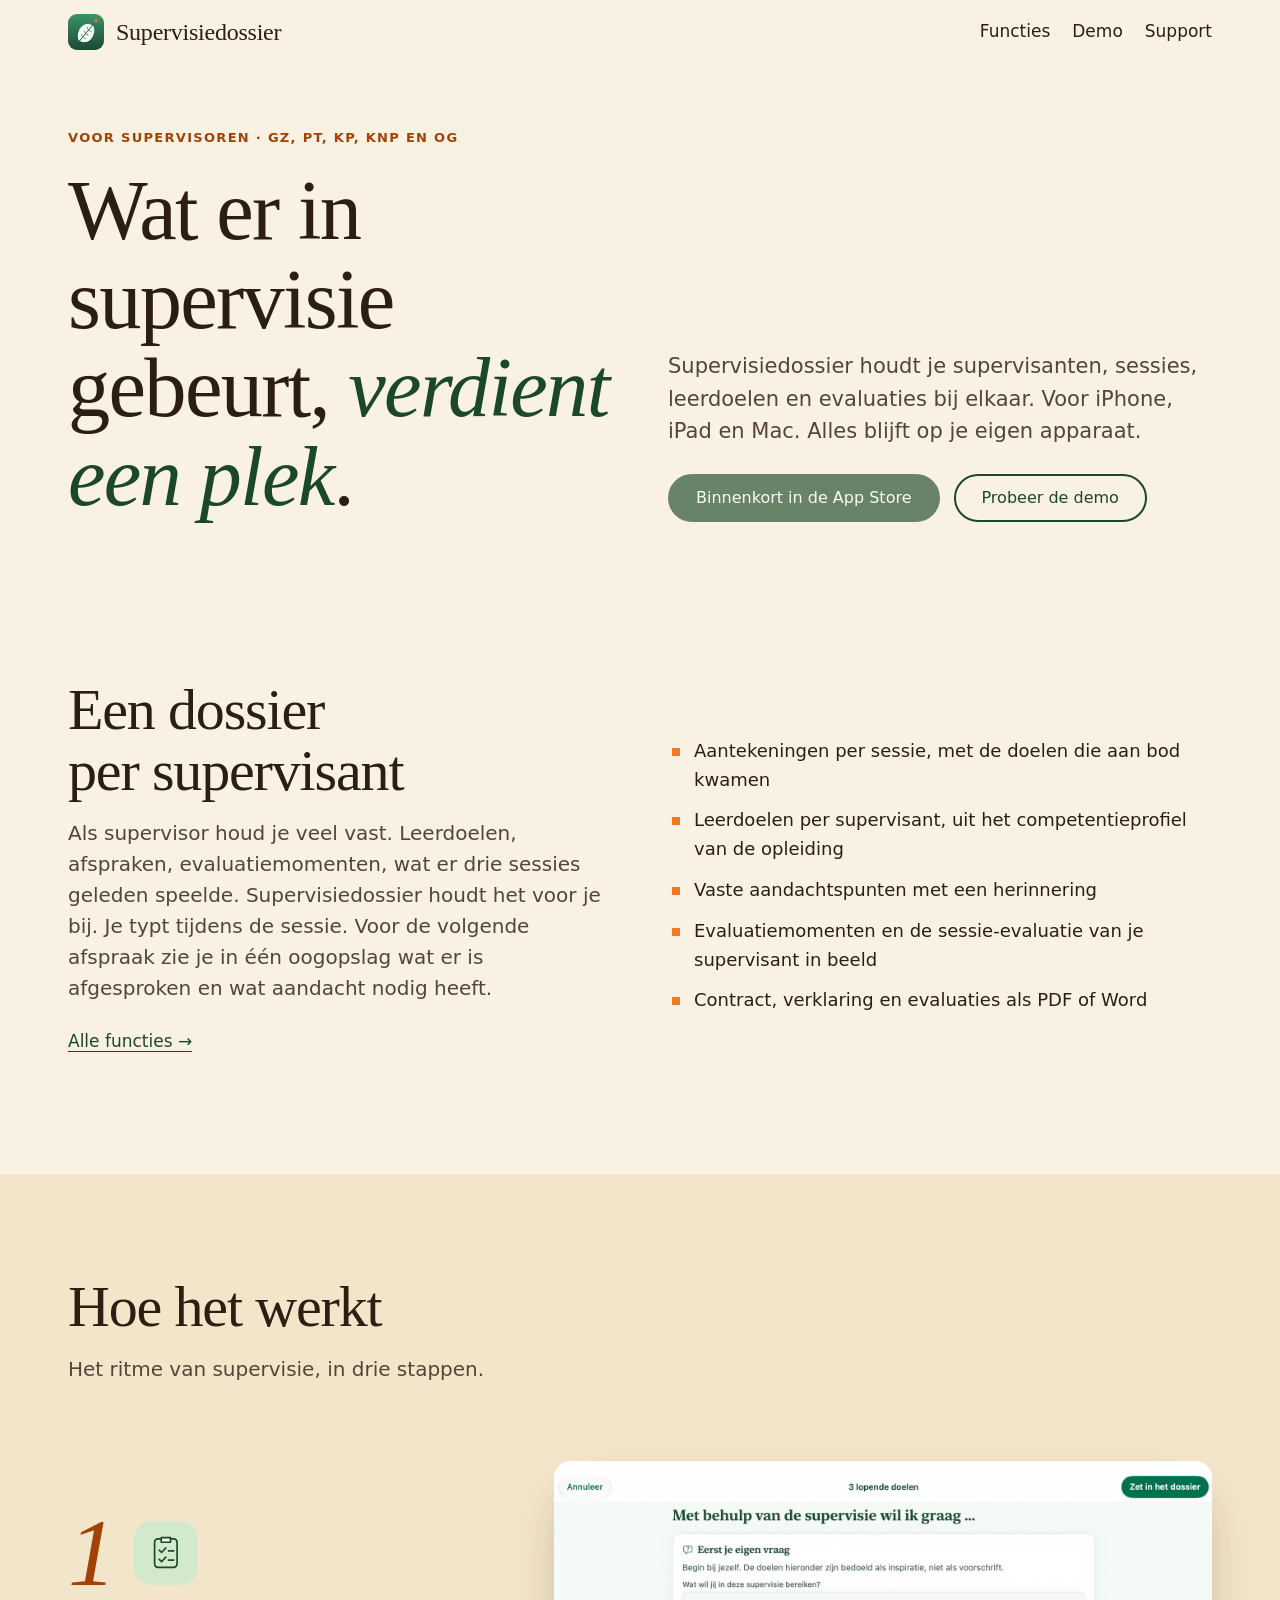
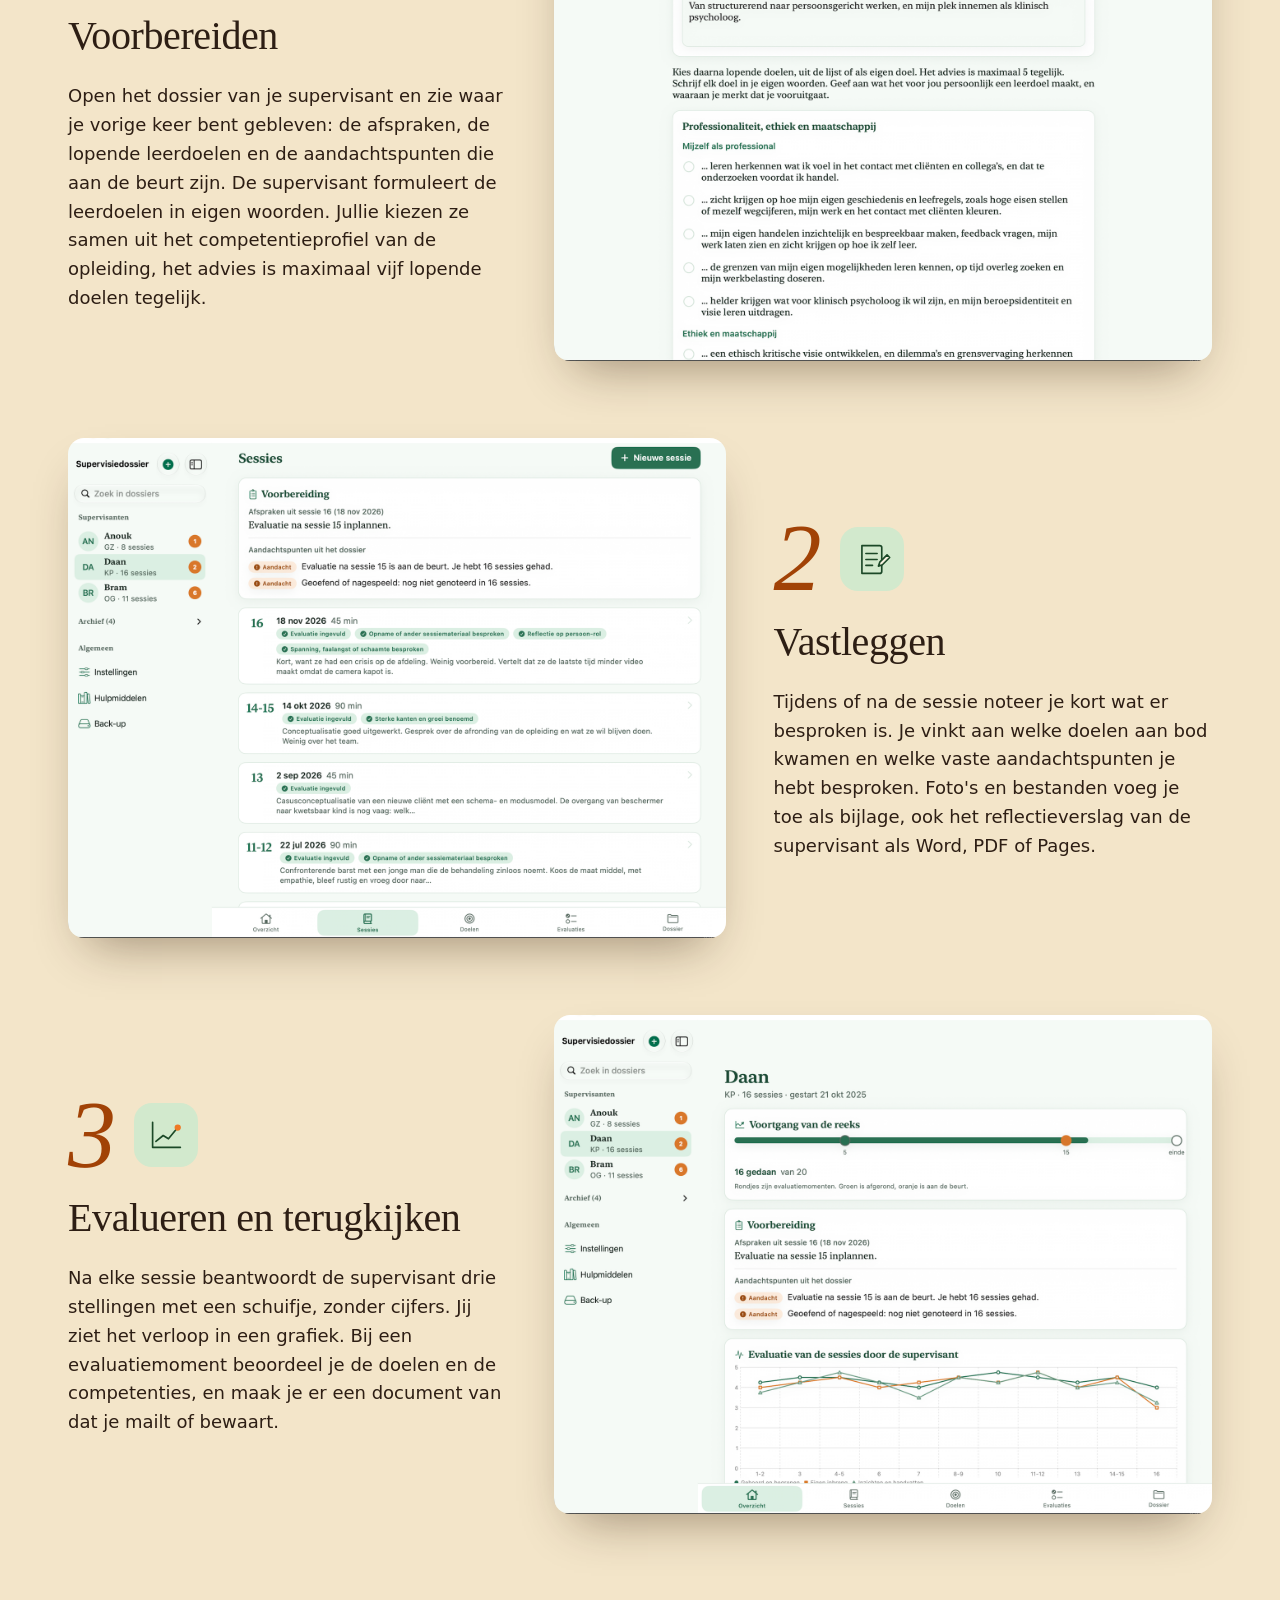
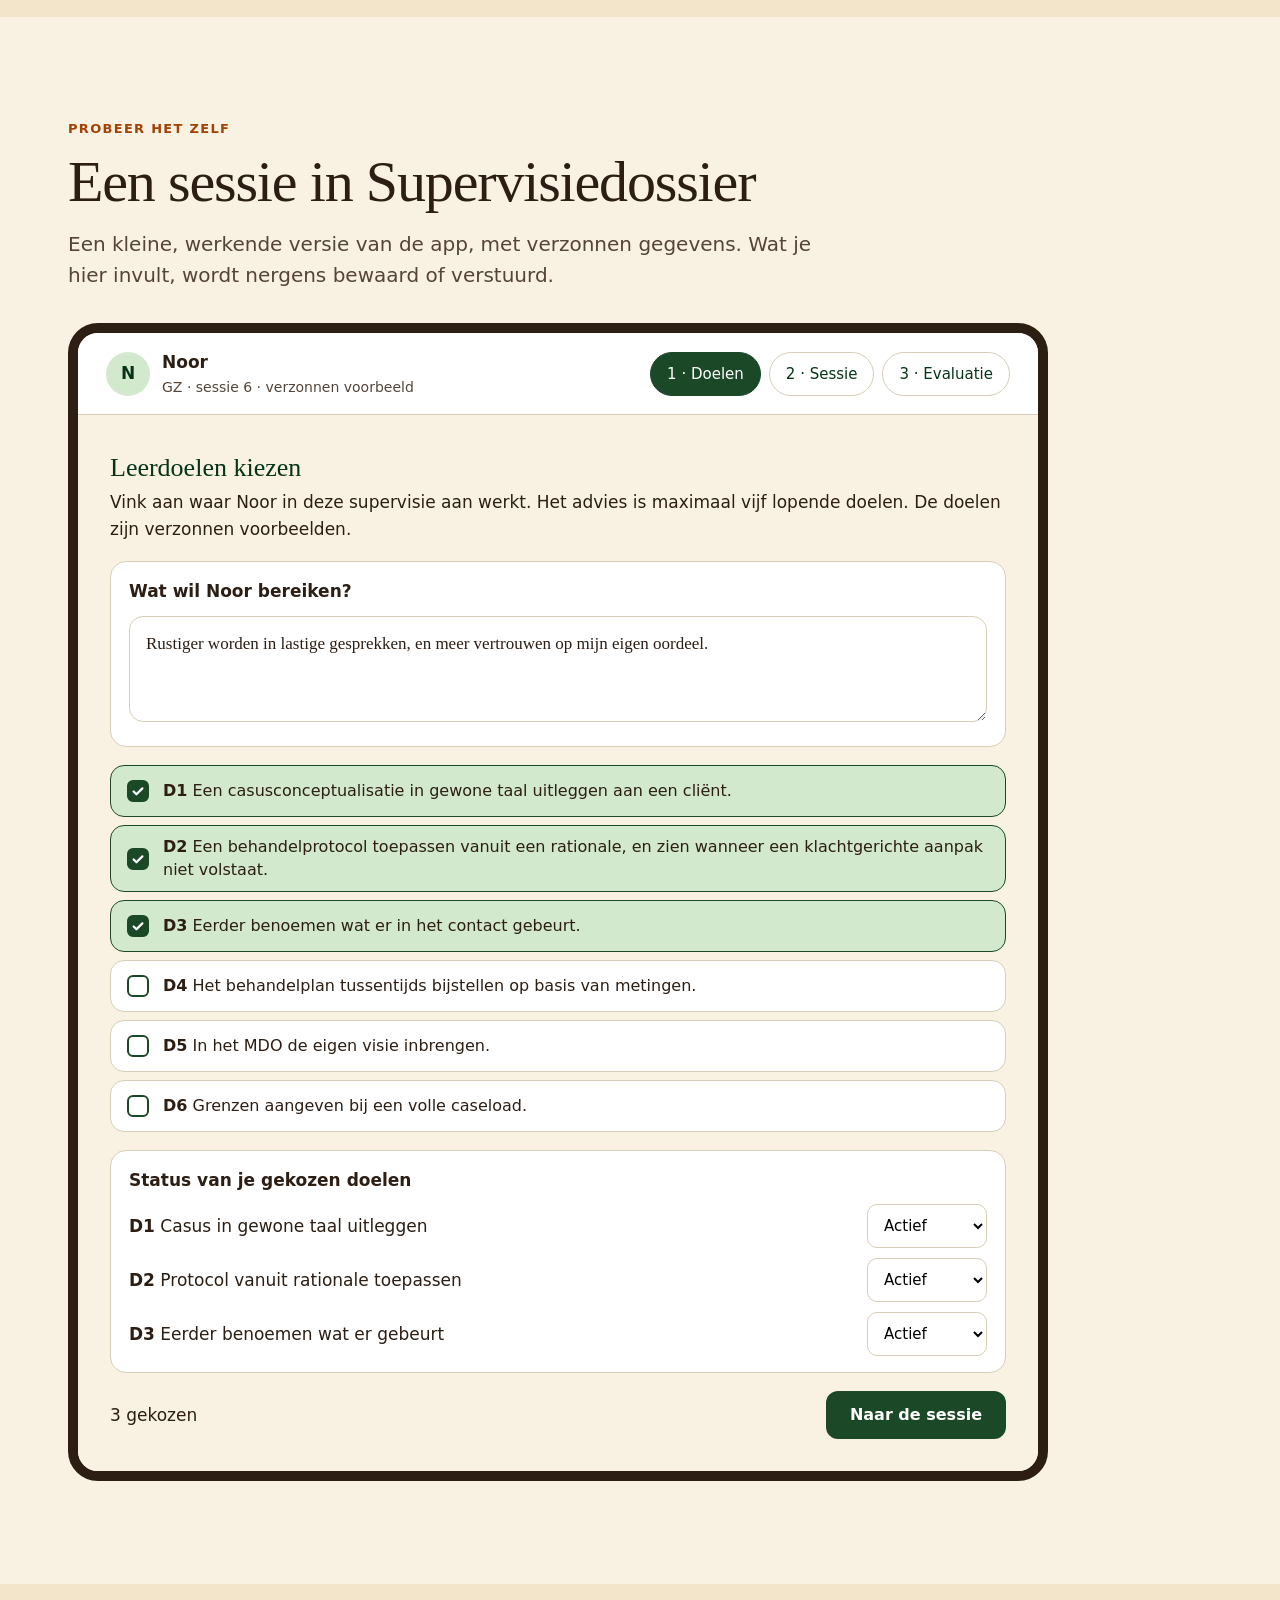
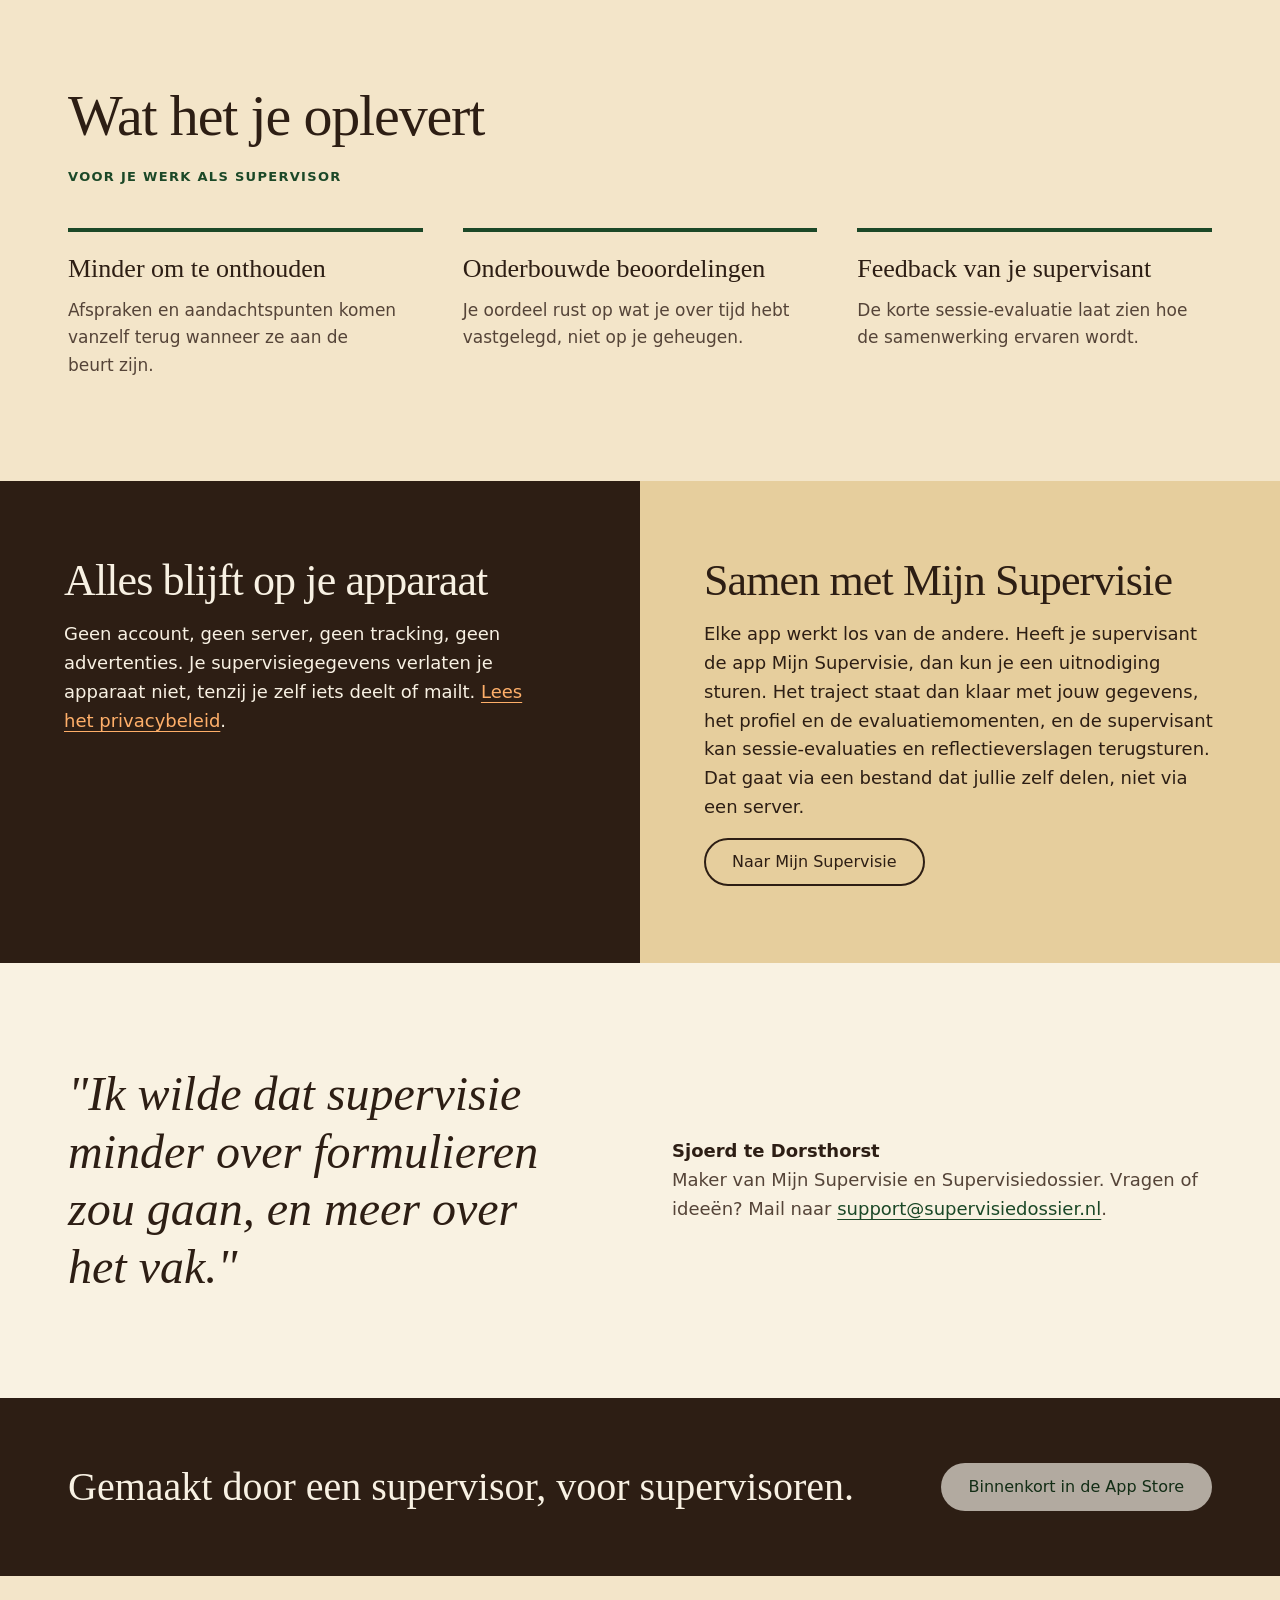
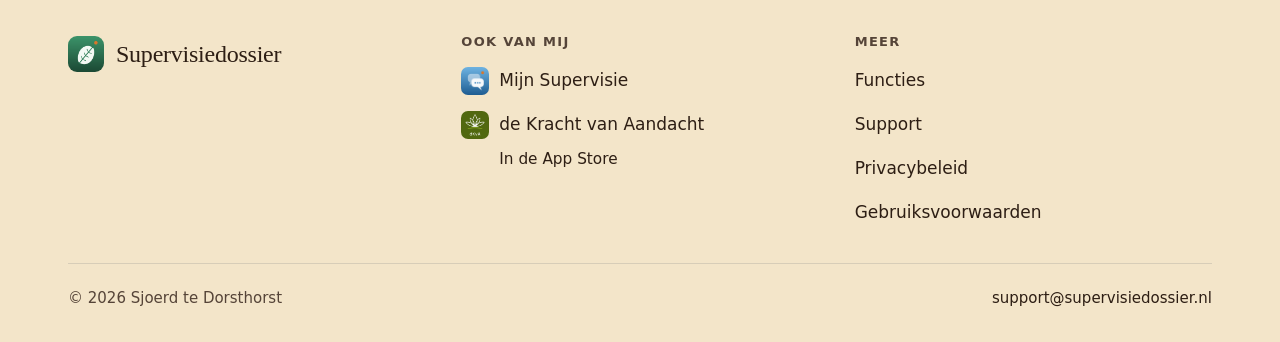
==== commit c2b3ad0b: "Update index.html" ====
--- a/index.html
+++ b/index.html
@@ -22,7 +22,7 @@
 <main id="inhoud">
 <div class="wrap hero">
 <div><div class="lbl" style="color:var(--sun-ink);margin-bottom:18px">Voor supervisoren · GZ, PT, KP, KNP en OG</div><h1 class="hd">Wat er in supervisie gebeurt, <em>verdient een plek</em>.</h1></div>
-<div><p class="lead">Supervisiedossier houdt je supervisanten, sessies, leerdoelen en evaluaties bij elkaar. Voor iPhone, iPad en Mac. Alles blijft op je eigen apparaat.</p><div class="cta"><a class="btn primary" data-store href="#">Download in de App Store</a><a class="btn ghost" href="#demo">Probeer de demo</a><small><span class="price" data-price hidden></span> <span data-price-note hidden>eenmalig · iPhone, iPad en Mac</span></small></div></div>
+<div><p class="lead">Supervisiedossier houdt je supervisanten, sessies, leerdoelen en evaluaties bij elkaar. Voor iPhone, iPad en Mac. Alles blijft op je eigen apparaat.</p><div class="cta"><a class="btn primary" data-store href="#">Download in de App Store</a><a class="btn ghost" href="#demo">Probeer de demo</a><small><span class="price" data-price hidden></span> <span data-price-note hidden>iPhone, iPad en Mac</span></small></div></div>
 </div>
 <section class="s"><div class="wrap two">
 <div><h2 class="hd">Een dossier per supervisant</h2><p class="intro">Als supervisor houd je veel vast. Leerdoelen, afspraken, evaluatiemomenten, wat er drie sessies geleden speelde. Supervisiedossier houdt het voor je bij. Je typt tijdens de sessie. Voor de volgende afspraak zie je in één oogopslag wat er is afgesproken en wat aandacht nodig heeft.</p><p style="margin-top:24px"><a href="functies.html">Alle functies →</a></p></div>
@@ -50,7 +50,7 @@
 <blockquote>"Ik wilde dat supervisie minder over formulieren zou gaan, en meer over het vak."</blockquote>
 <div class="maker"><strong>Sjoerd te Dorsthorst</strong><span style="color:var(--ink2)">Maker van Mijn Supervisie en Supervisiedossier. Vragen of ideeën? Mail naar <a href="mailto:support@supervisiedossier.nl">support@supervisiedossier.nl</a>.</span></div>
 </div></section>
-<section class="band"><div class="wrap"><div><p class="big">Gemaakt door een supervisor, voor supervisoren.</p><p style="margin:12px 0 0;color:oklch(0.84 0.025 85)">Eenmalige aankoop, geen abonnement.</p></div><div style="display:flex;flex-direction:column;gap:12px;align-items:flex-start"><a class="btn light" data-store href="#">Download in de App Store</a></div></div></section>
+<section class="band"><div class="wrap"><div><p class="big">Gemaakt door een supervisor, voor supervisoren.</p></div><div style="display:flex;flex-direction:column;gap:12px;align-items:flex-start"><a class="btn light" data-store href="#">Download in de App Store</a></div></div></section>
 </main>
 <footer class="bot"><div class="wrap">
 <div class="grid">
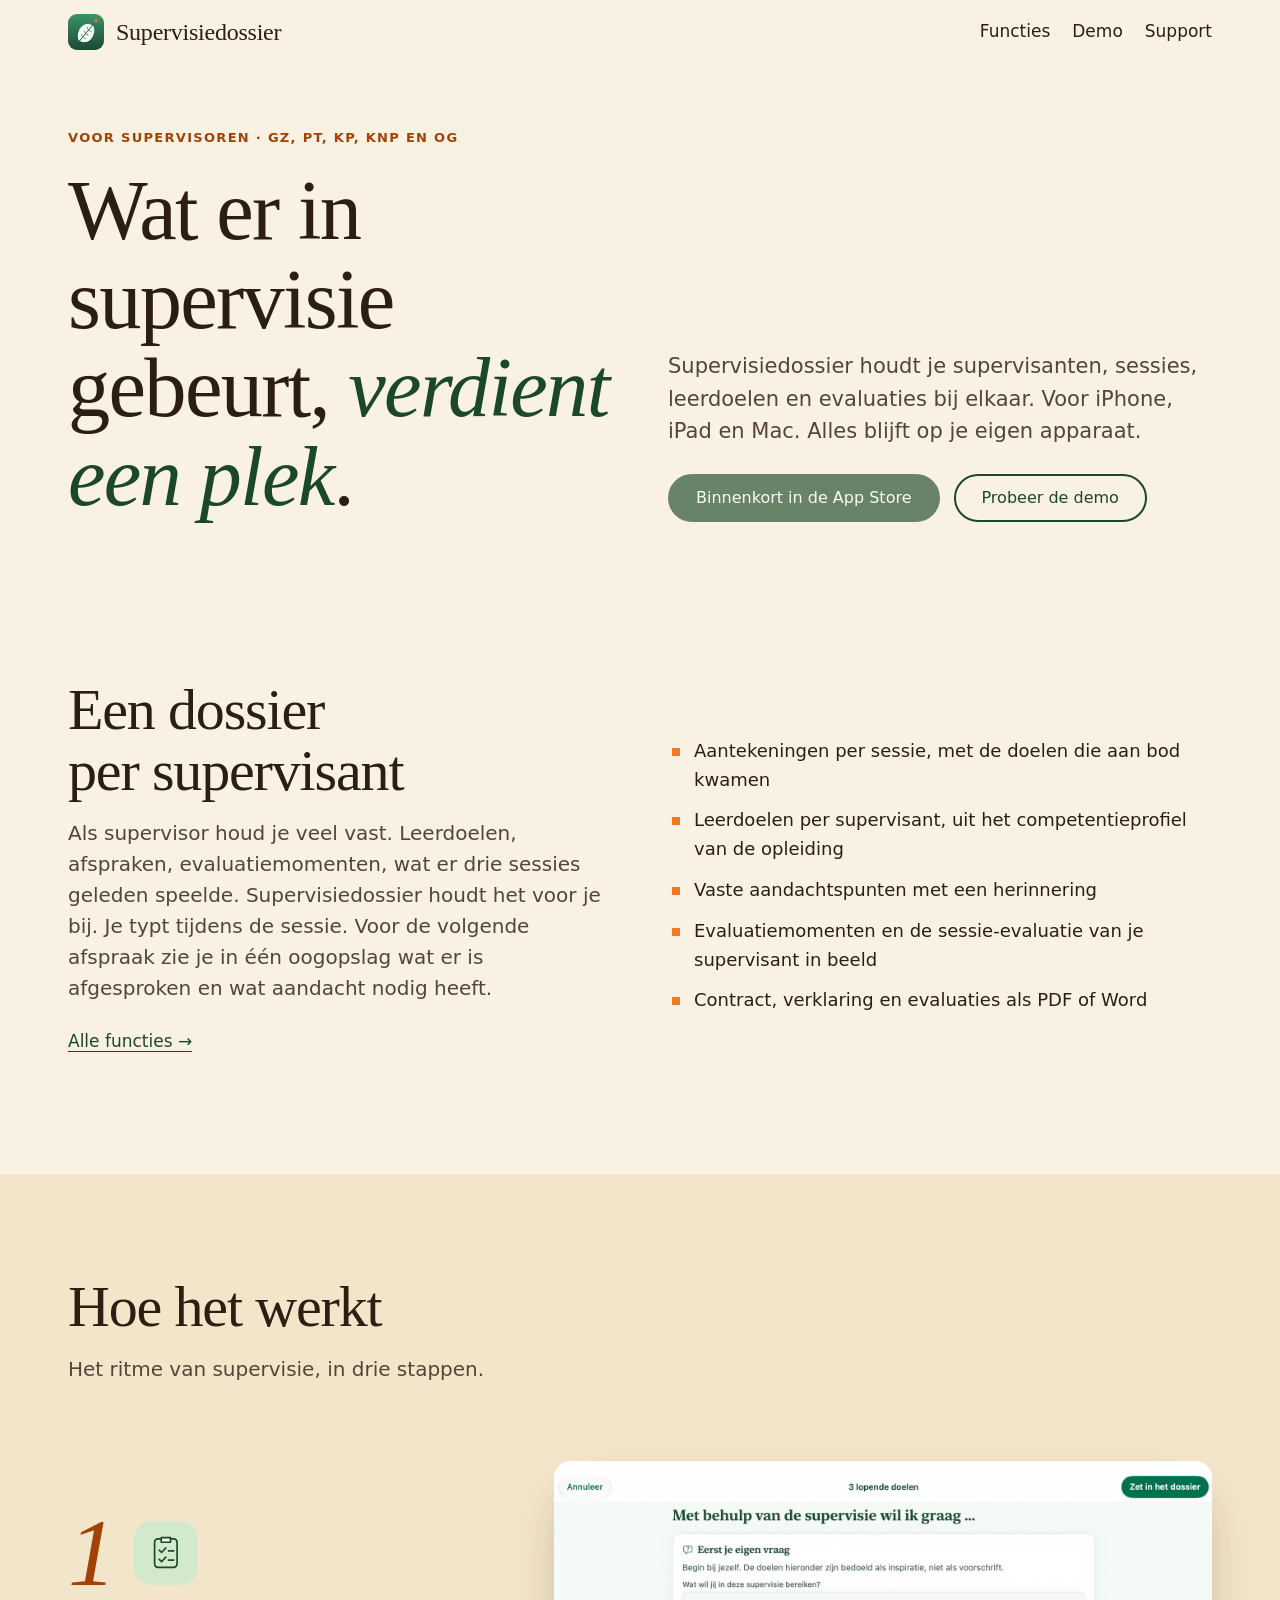
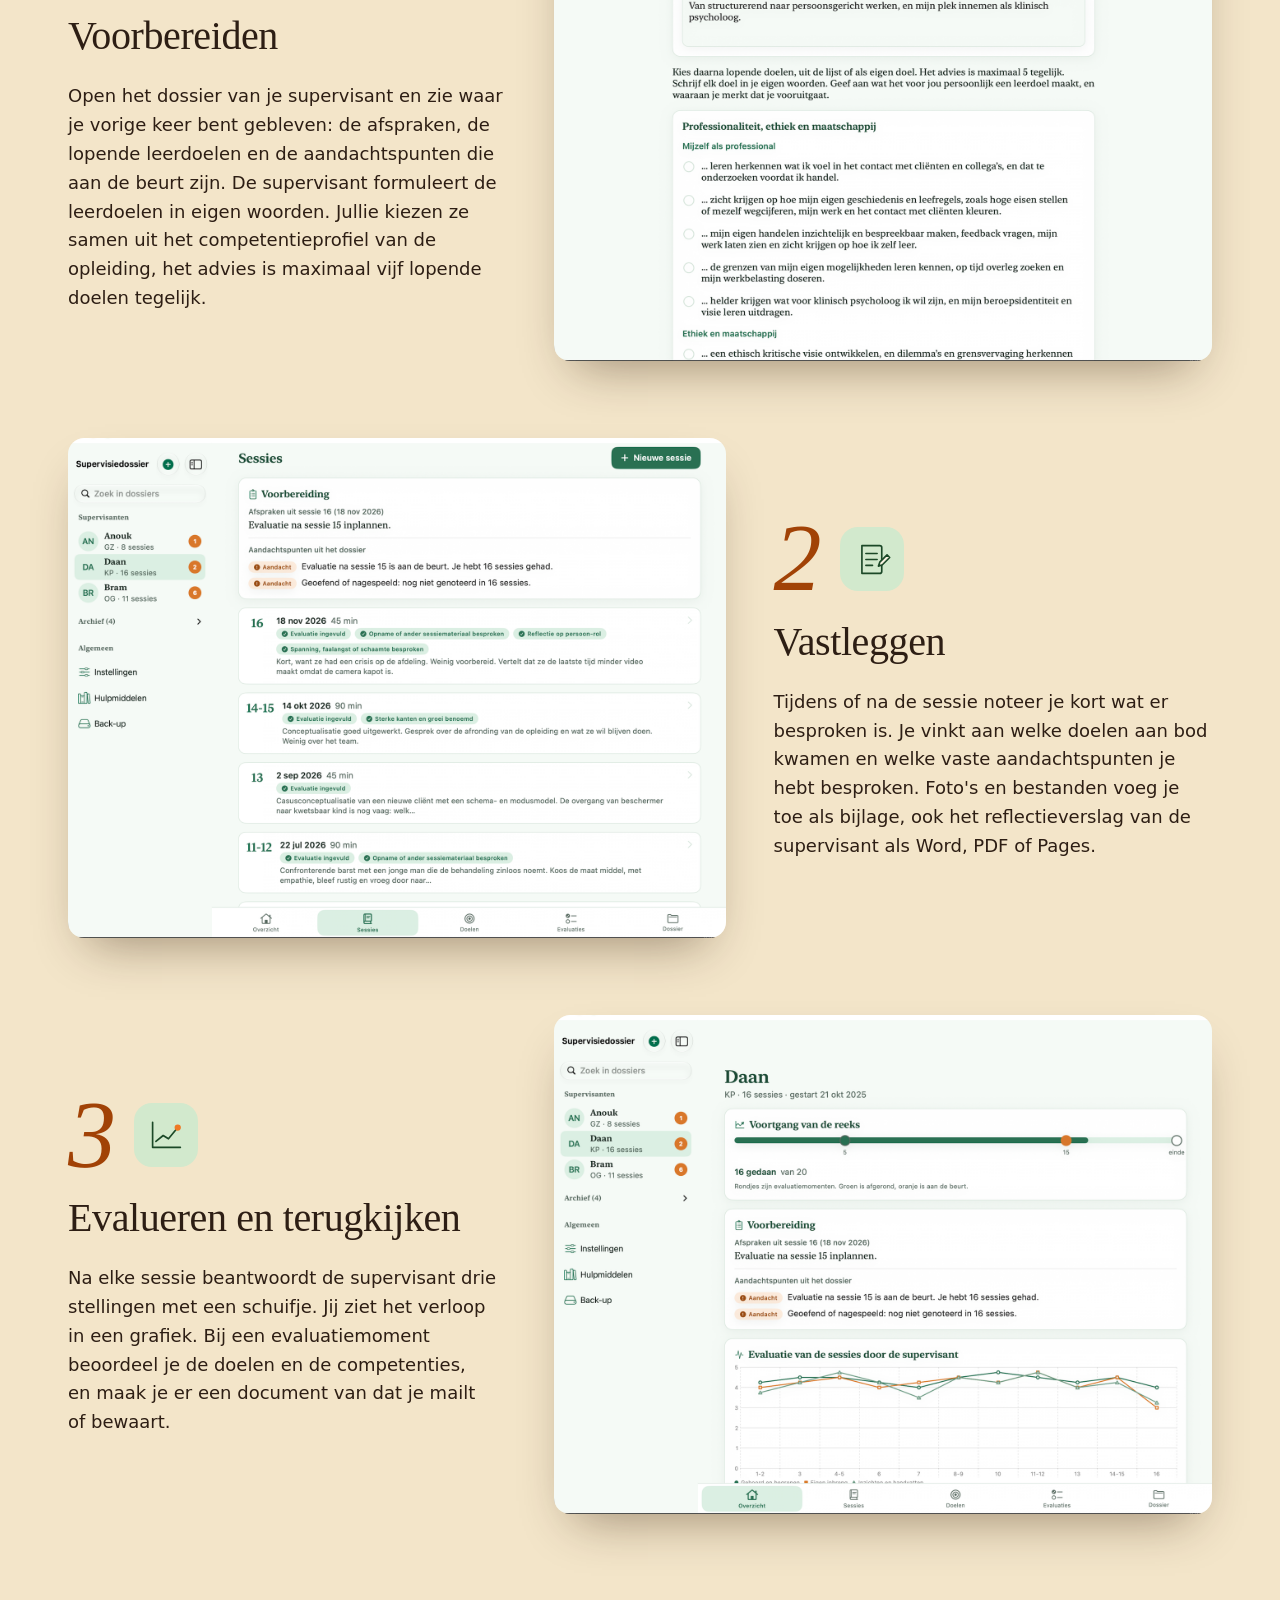
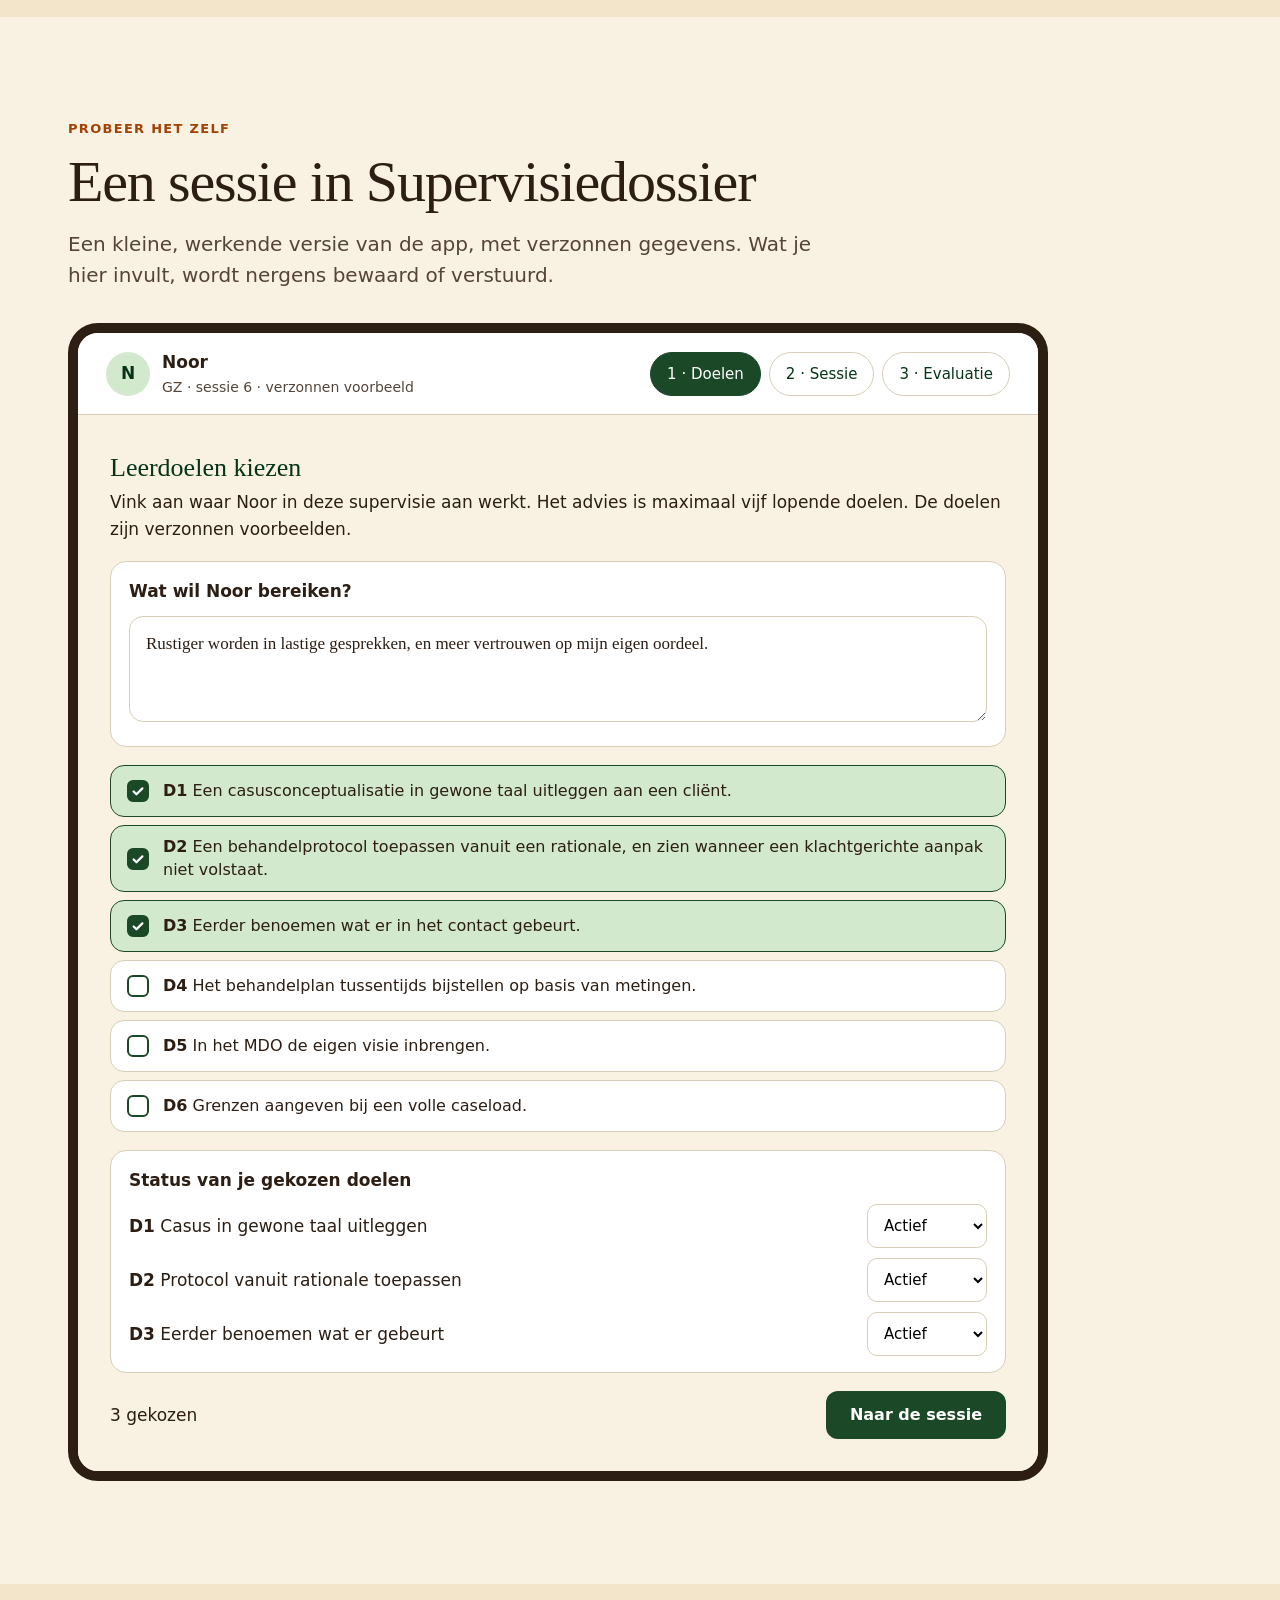
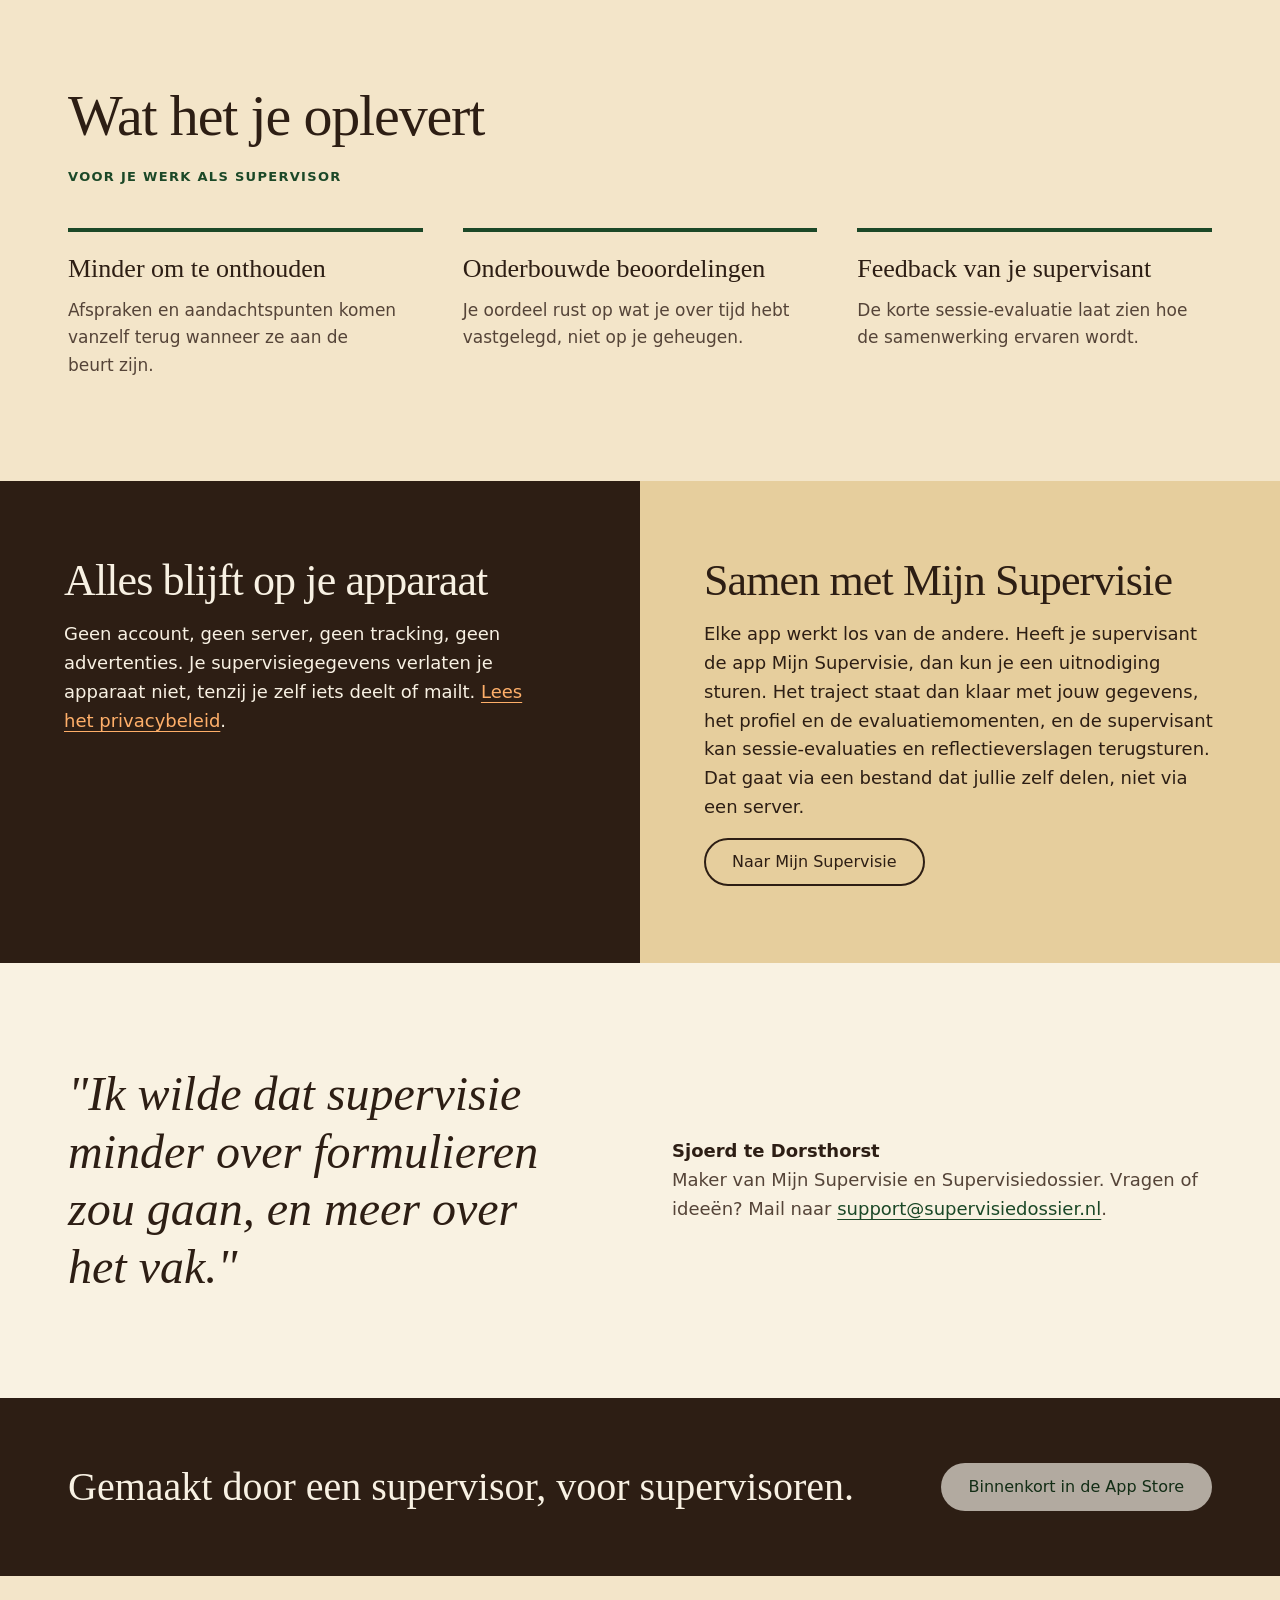
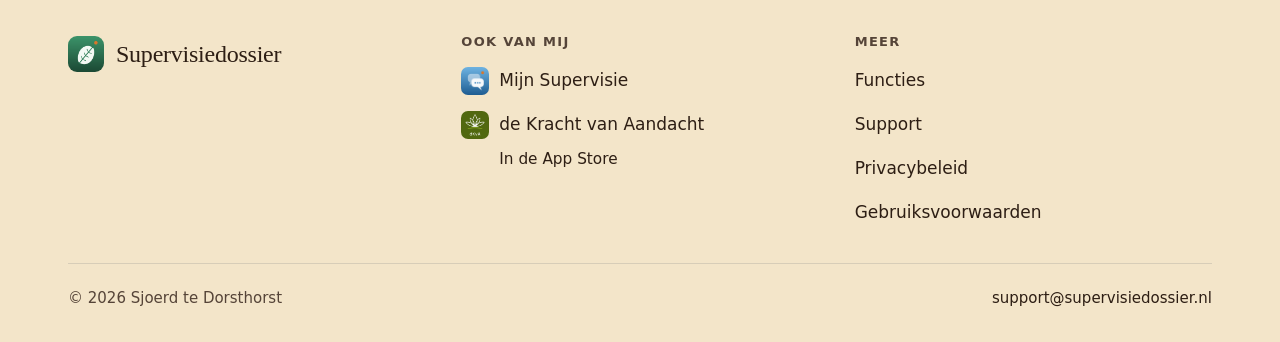
==== commit 4a6a49f7: "Update index.html" ====
--- a/index.html
+++ b/index.html
@@ -30,7 +30,7 @@
 </div></section>
 <section class="s alt" id="hoe"><div class="wrap">
 <h2 class="hd">Hoe het werkt</h2><p class="intro">Het ritme van supervisie, in drie stappen.</p>
-<div class="step"><div><div class="numrow"><div class="num" aria-hidden="true">1</div><div class="stepicon"><svg viewBox="0 0 120 120" fill="none" stroke="var(--accent)" stroke-width="5" stroke-linecap="round" stroke-linejoin="round" aria-hidden="true"><rect x="26" y="18" width="68" height="86" rx="10"/><path d="M46 14h28v14H46z" fill="var(--paper)"/><path d="M40 52l7 7 13-14M40 80l7 7 13-14"/><path d="M68 54h16M68 82h16"/></svg></div></div><h3>Voorbereiden</h3><p>Open het dossier van je supervisant en zie waar je vorige keer bent gebleven: de afspraken, de lopende leerdoelen en de aandachtspunten die aan de beurt zijn. De supervisant formuleert de leerdoelen in eigen woorden. Jullie kiezen ze samen uit het competentieprofiel van de opleiding, het advies is maximaal vijf lopende doelen tegelijk.</p></div><div class="vis" style="flex-direction:column;gap:20px;align-items:center"><figure class="shotfig"><img src="sd-doelen.png" alt="Scherm uit Supervisiedossier: voorbereiden" loading="lazy" onerror="this.parentNode.classList.add('missing')"></figure></div></div><div class="step"><div class="vis" style="flex-direction:column;gap:20px;align-items:center"><figure class="shotfig"><img src="sd-sessie.png" alt="Scherm uit Supervisiedossier: vastleggen" loading="lazy" onerror="this.parentNode.classList.add('missing')"></figure></div><div><div class="numrow"><div class="num" aria-hidden="true">2</div><div class="stepicon"><svg viewBox="0 0 120 120" fill="none" stroke="var(--accent)" stroke-width="5" stroke-linecap="round" stroke-linejoin="round" aria-hidden="true"><path d="M30 20h54a6 6 0 0 1 6 6v72a6 6 0 0 1-6 6H30z"/><path d="M42 44h34M42 62h34M42 80h20"/><path d="M84 70l22-22 8 8-22 22-12 4z" fill="var(--paper)"/></svg></div></div><h3>Vastleggen</h3><p>Tijdens of na de sessie noteer je kort wat er besproken is. Je vinkt aan welke doelen aan bod kwamen en welke vaste aandachtspunten je hebt besproken. Foto's en bestanden voeg je toe als bijlage, ook het reflectieverslag van de supervisant als Word, PDF of Pages.</p></div></div><div class="step"><div><div class="numrow"><div class="num" aria-hidden="true">3</div><div class="stepicon"><svg viewBox="0 0 120 120" fill="none" stroke="var(--accent)" stroke-width="5" stroke-linecap="round" stroke-linejoin="round" aria-hidden="true"><path d="M20 98h84M20 98V22"/><path d="M30 80l22-18 16 10 28-34"/><circle cx="96" cy="38" r="7" fill="var(--sun)" stroke="var(--sun)"/></svg></div></div><h3>Evalueren en terugkijken</h3><p>Na elke sessie beantwoordt de supervisant drie stellingen met een schuifje, zonder cijfers. Jij ziet het verloop in een grafiek. Bij een evaluatiemoment beoordeel je de doelen en de competenties, en maak je er een document van dat je mailt of bewaart.</p></div><div class="vis" style="flex-direction:column;gap:20px;align-items:center"><figure class="shotfig"><img src="sd-evaluatie.png" alt="Scherm uit Supervisiedossier: evalueren en terugkijken" loading="lazy" onerror="this.parentNode.classList.add('missing')"></figure></div></div>
+<div class="step"><div><div class="numrow"><div class="num" aria-hidden="true">1</div><div class="stepicon"><svg viewBox="0 0 120 120" fill="none" stroke="var(--accent)" stroke-width="5" stroke-linecap="round" stroke-linejoin="round" aria-hidden="true"><rect x="26" y="18" width="68" height="86" rx="10"/><path d="M46 14h28v14H46z" fill="var(--paper)"/><path d="M40 52l7 7 13-14M40 80l7 7 13-14"/><path d="M68 54h16M68 82h16"/></svg></div></div><h3>Voorbereiden</h3><p>Open het dossier van je supervisant en zie waar je vorige keer bent gebleven: de afspraken, de lopende leerdoelen en de aandachtspunten die aan de beurt zijn. De supervisant formuleert de leerdoelen in eigen woorden. Jullie kiezen ze samen uit het competentieprofiel van de opleiding, het advies is maximaal vijf lopende doelen tegelijk.</p></div><div class="vis" style="flex-direction:column;gap:20px;align-items:center"><figure class="shotfig"><img src="sd-doelen.png" alt="Scherm uit Supervisiedossier: voorbereiden" loading="lazy" onerror="this.parentNode.classList.add('missing')"></figure></div></div><div class="step"><div class="vis" style="flex-direction:column;gap:20px;align-items:center"><figure class="shotfig"><img src="sd-sessie.png" alt="Scherm uit Supervisiedossier: vastleggen" loading="lazy" onerror="this.parentNode.classList.add('missing')"></figure></div><div><div class="numrow"><div class="num" aria-hidden="true">2</div><div class="stepicon"><svg viewBox="0 0 120 120" fill="none" stroke="var(--accent)" stroke-width="5" stroke-linecap="round" stroke-linejoin="round" aria-hidden="true"><path d="M30 20h54a6 6 0 0 1 6 6v72a6 6 0 0 1-6 6H30z"/><path d="M42 44h34M42 62h34M42 80h20"/><path d="M84 70l22-22 8 8-22 22-12 4z" fill="var(--paper)"/></svg></div></div><h3>Vastleggen</h3><p>Tijdens of na de sessie noteer je kort wat er besproken is. Je vinkt aan welke doelen aan bod kwamen en welke vaste aandachtspunten je hebt besproken. Foto's en bestanden voeg je toe als bijlage, ook het reflectieverslag van de supervisant als Word, PDF of Pages.</p></div></div><div class="step"><div><div class="numrow"><div class="num" aria-hidden="true">3</div><div class="stepicon"><svg viewBox="0 0 120 120" fill="none" stroke="var(--accent)" stroke-width="5" stroke-linecap="round" stroke-linejoin="round" aria-hidden="true"><path d="M20 98h84M20 98V22"/><path d="M30 80l22-18 16 10 28-34"/><circle cx="96" cy="38" r="7" fill="var(--sun)" stroke="var(--sun)"/></svg></div></div><h3>Evalueren en terugkijken</h3><p>Na elke sessie beantwoordt de supervisant drie stellingen met een schuifje. Jij ziet het verloop in een grafiek. Bij een evaluatiemoment beoordeel je de doelen en de competenties, en maak je er een document van dat je mailt of bewaart.</p></div><div class="vis" style="flex-direction:column;gap:20px;align-items:center"><figure class="shotfig"><img src="sd-evaluatie.png" alt="Scherm uit Supervisiedossier: evalueren en terugkijken" loading="lazy" onerror="this.parentNode.classList.add('missing')"></figure></div></div>
 </div></section>
 <section class="s" id="demo"><div class="wrap">
 <div class="lbl" style="color:var(--sun-ink);margin-bottom:12px">Probeer het zelf</div>
@@ -62,7 +62,7 @@
 </div></footer>
 <script src="site-config.js"></script>
 <script src="site.js"></script>
-<script>window.DEMO={"kind": "sd", "who": "Noor", "initials": "N", "whoSub": "GZ · sessie 6 · verzonnen voorbeeld", "tabs": ["Doelen", "Sessie", "Evaluatie"], "nextLabels": ["Naar de sessie", "Naar de evaluatie"], "goalsTitle": "Leerdoelen kiezen", "goalsIntro": "Vink aan waar Noor in deze supervisie aan werkt. Het advies is maximaal vijf lopende doelen. De doelen zijn verzonnen voorbeelden.", "wishLabel": "Wat wil Noor bereiken?", "wish": "Rustiger worden in lastige gesprekken, en meer vertrouwen op mijn eigen oordeel.", "goals": [{"id": "g1", "code": "D1", "text": "Een casusconceptualisatie in gewone taal uitleggen aan een cliënt.", "short": "Casus in gewone taal uitleggen", "on": true}, {"id": "g2", "code": "D2", "text": "Een behandelprotocol toepassen vanuit een rationale, en zien wanneer een klachtgerichte aanpak niet volstaat.", "short": "Protocol vanuit rationale toepassen", "on": true}, {"id": "g3", "code": "D3", "text": "Eerder benoemen wat er in het contact gebeurt.", "short": "Eerder benoemen wat er gebeurt", "on": true}, {"id": "g4", "code": "D4", "text": "Het behandelplan tussentijds bijstellen op basis van metingen.", "short": "Behandelplan bijstellen", "on": false}, {"id": "g5", "code": "D5", "text": "In het MDO de eigen visie inbrengen.", "short": "Eigen visie inbrengen in het MDO", "on": false}, {"id": "g6", "code": "D6", "text": "Grenzen aangeven bij een volle caseload.", "short": "Grenzen aangeven", "on": false}], "sessionTitle": "Sessie 6", "sessionMeta": "9 november 2026 · 45 minuten, telt als 1 sessie", "seenLabel": "Doelen die aan bod kwamen", "seenStart": ["g3"], "ptsLabel": "Vaste aandachtspunten van deze sessie", "pts": ["Opname of ander sessiemateriaal besproken", "Reflectie op persoon-rol", "Sterke kanten en groei benoemd", "Spanning, faalangst of schaamte besproken", "Geoefend of nagespeeld"], "ptsStart": [0], "noteLabel": "Aantekeningen", "note": "Noor bracht een opname in van een sessie die stroef liep. We keken samen naar het moment waarop ze sneller ging praten. Afspraak: volgende keer weer een fragment, nu van een moment waar ze tevreden over is.", "evTitle": "Hoe was de bijeenkomst van vandaag voor jou?", "evIntro": "Deze drie stellingen vult de supervisant in, zonder cijfers. Schuif zelf mee.", "evStart": [84, 72, 90], "axes": [{"name": "Gehoord en begrepen", "sub": "De supervisor heeft naar mij geluisterd en mij begrepen.", "hist": [3.1, 3.4, 3.3, 3.8, 4.0]}, {"name": "Eigen inbreng", "sub": "Ik heb kunnen inbrengen wat ik vooraf wilde.", "hist": [2.6, 3.0, 3.2, 3.1, 3.6]}, {"name": "Inzichten en handvatten", "sub": "Deze sessie gaf mij nieuwe inzichten en handvatten.", "hist": [2.9, 3.2, 3.5, 3.7, 3.9]}], "chartTitle": "Verloop over alle sessies", "chartNote": "Dit zie jij als supervisor. Het laatste punt beweegt mee met de schuifjes."};</script>
+<script>window.DEMO={"kind": "sd", "who": "Noor", "initials": "N", "whoSub": "GZ · sessie 6 · verzonnen voorbeeld", "tabs": ["Doelen", "Sessie", "Evaluatie"], "nextLabels": ["Naar de sessie", "Naar de evaluatie"], "goalsTitle": "Leerdoelen kiezen", "goalsIntro": "Vink aan waar Noor in deze supervisie aan werkt. Het advies is maximaal vijf lopende doelen. De doelen zijn verzonnen voorbeelden.", "wishLabel": "Wat wil Noor bereiken?", "wish": "Rustiger worden in lastige gesprekken, en meer vertrouwen op mijn eigen oordeel.", "goals": [{"id": "g1", "code": "D1", "text": "Een casusconceptualisatie in gewone taal uitleggen aan een cliënt.", "short": "Casus in gewone taal uitleggen", "on": true}, {"id": "g2", "code": "D2", "text": "Een behandelprotocol toepassen vanuit een rationale, en zien wanneer een klachtgerichte aanpak niet volstaat.", "short": "Protocol vanuit rationale toepassen", "on": true}, {"id": "g3", "code": "D3", "text": "Eerder benoemen wat er in het contact gebeurt.", "short": "Eerder benoemen wat er gebeurt", "on": true}, {"id": "g4", "code": "D4", "text": "Het behandelplan tussentijds bijstellen op basis van metingen.", "short": "Behandelplan bijstellen", "on": false}, {"id": "g5", "code": "D5", "text": "In het MDO de eigen visie inbrengen.", "short": "Eigen visie inbrengen in het MDO", "on": false}, {"id": "g6", "code": "D6", "text": "Grenzen aangeven bij een volle caseload.", "short": "Grenzen aangeven", "on": false}], "sessionTitle": "Sessie 6", "sessionMeta": "9 november 2026 · 45 minuten, telt als 1 sessie", "seenLabel": "Doelen die aan bod kwamen", "seenStart": ["g3"], "ptsLabel": "Vaste aandachtspunten van deze sessie", "pts": ["Opname of ander sessiemateriaal besproken", "Reflectie op persoon-rol", "Sterke kanten en groei benoemd", "Spanning, faalangst of schaamte besproken", "Geoefend of nagespeeld"], "ptsStart": [0], "noteLabel": "Aantekeningen", "note": "Noor bracht een opname in van een sessie die stroef liep. We keken samen naar het moment waarop ze sneller ging praten. Afspraak: volgende keer weer een fragment, nu van een moment waar ze tevreden over is.", "evTitle": "Hoe was de bijeenkomst van vandaag voor jou?", "evIntro": "Deze drie stellingen vult de supervisant in. Schuif zelf mee.", "evStart": [84, 72, 90], "axes": [{"name": "Gehoord en begrepen", "sub": "De supervisor heeft naar mij geluisterd en mij begrepen.", "hist": [3.1, 3.4, 3.3, 3.8, 4.0]}, {"name": "Eigen inbreng", "sub": "Ik heb kunnen inbrengen wat ik vooraf wilde.", "hist": [2.6, 3.0, 3.2, 3.1, 3.6]}, {"name": "Inzichten en handvatten", "sub": "Deze sessie gaf mij nieuwe inzichten en handvatten.", "hist": [2.9, 3.2, 3.5, 3.7, 3.9]}], "chartTitle": "Verloop over alle sessies", "chartNote": "Dit zie jij als supervisor. Het laatste punt beweegt mee met de schuifjes."};</script>
 <script src="demo.js"></script>
 </body>
 </html>
